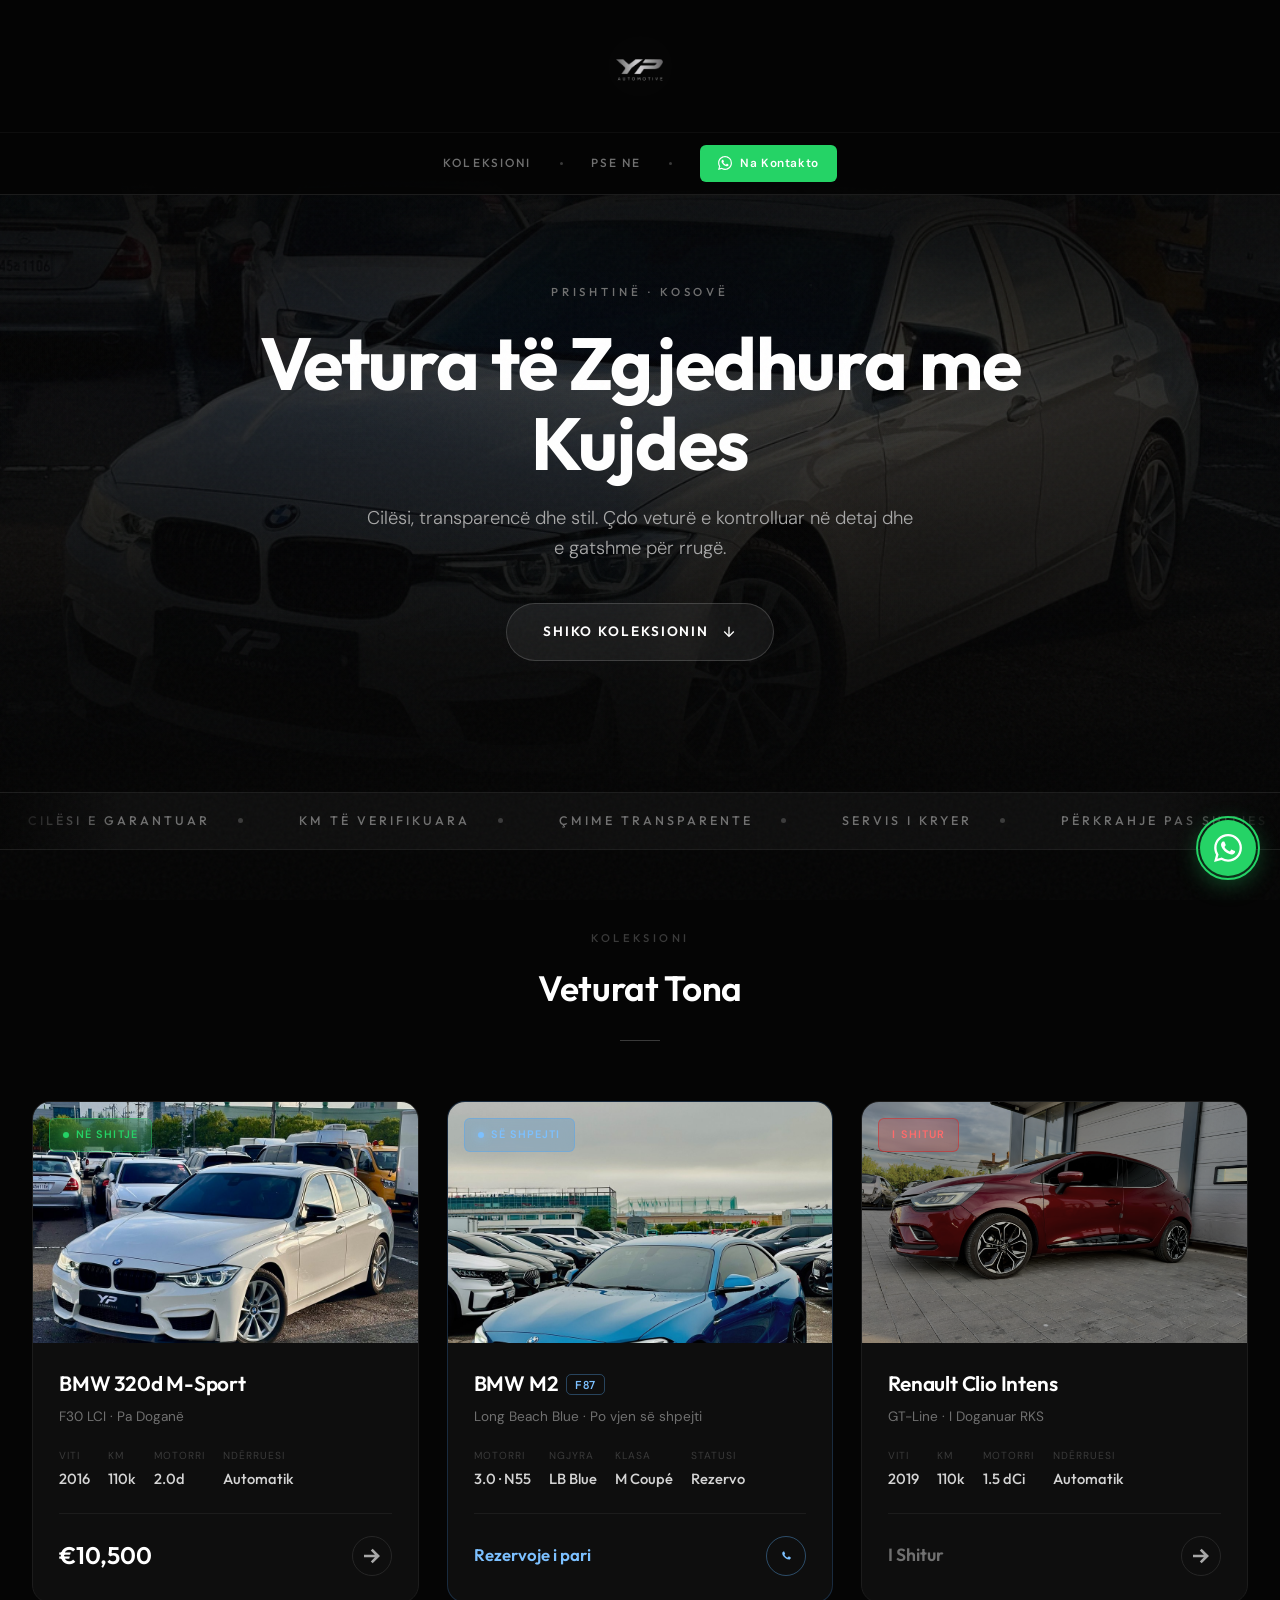
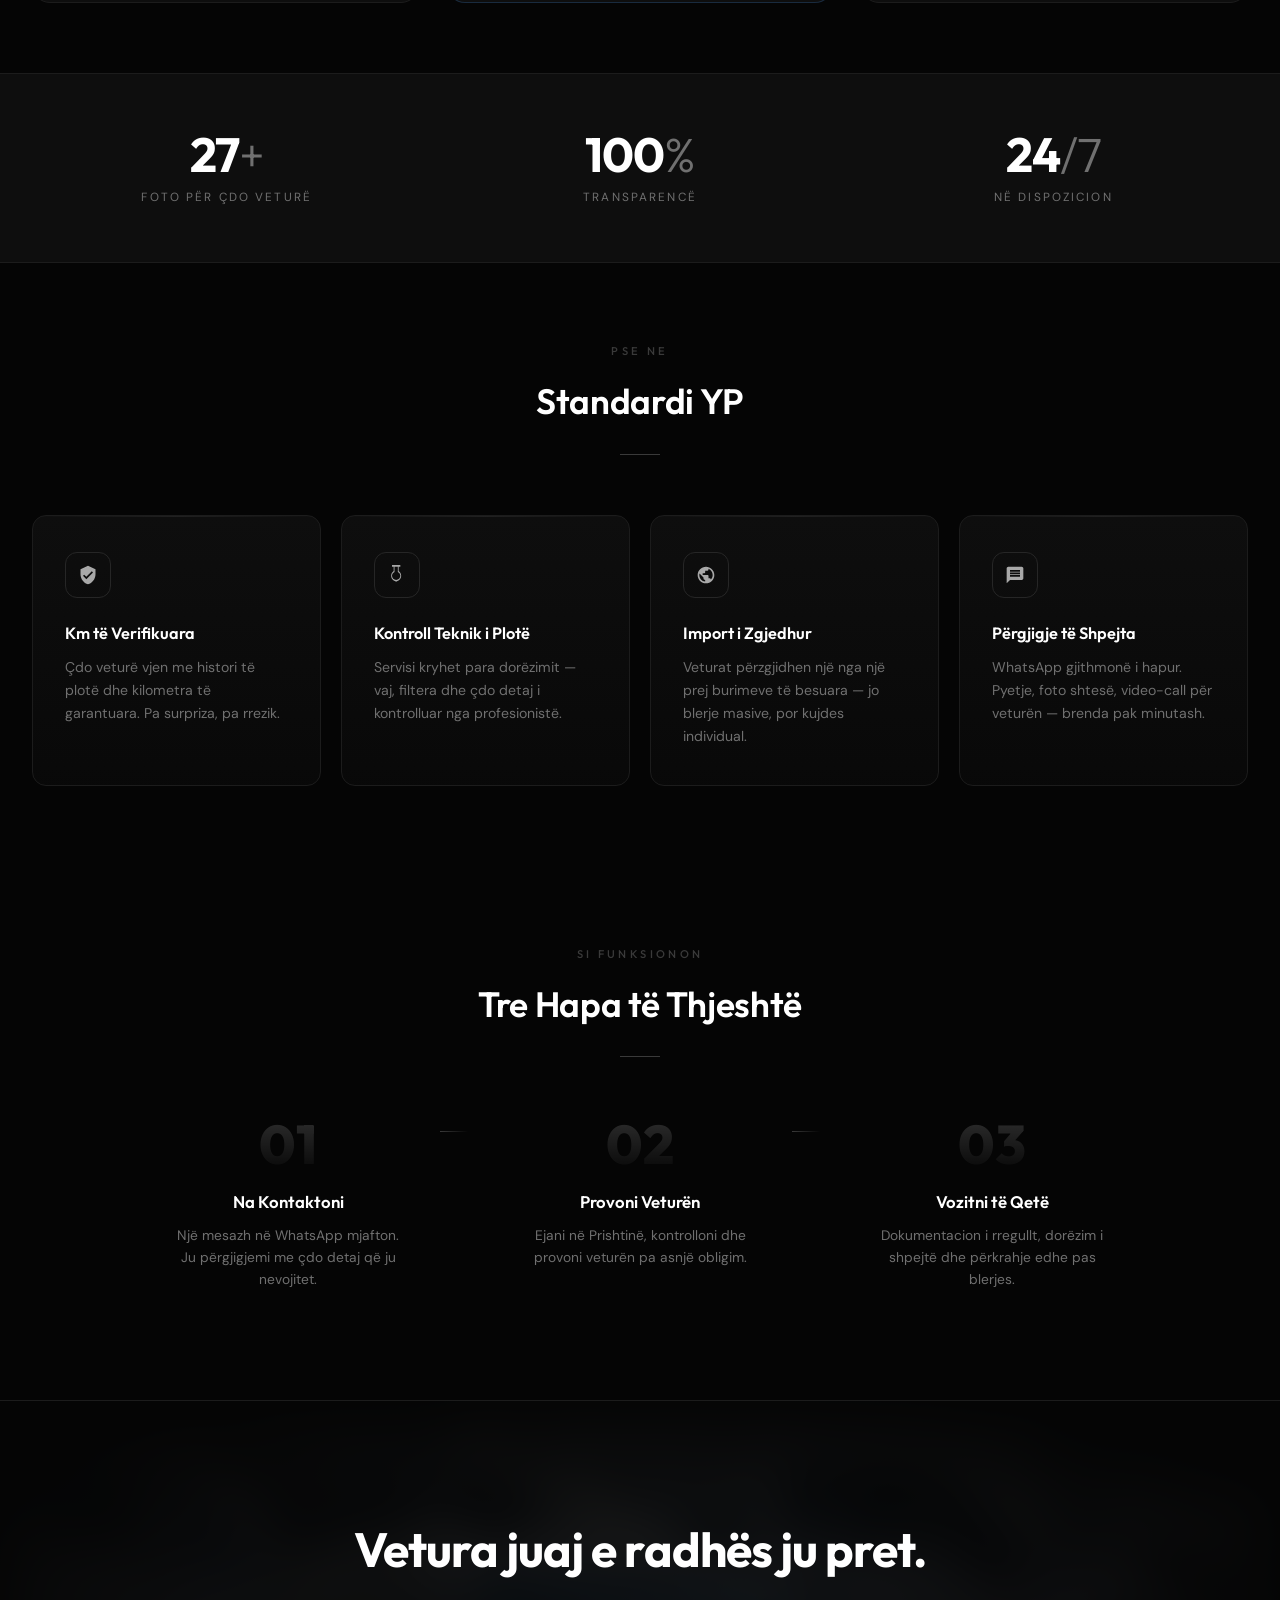
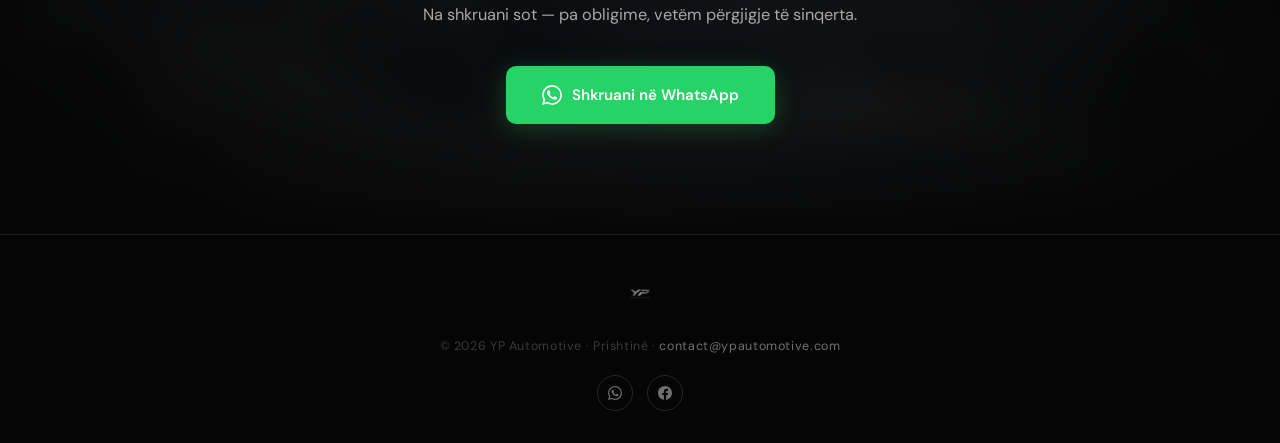
==== index.html @ 4c80896e "fix: correct extraordinary index" ====
<!DOCTYPE html>
<html lang="sq">
<head>
<meta charset="UTF-8">
<meta name="viewport" content="width=device-width, initial-scale=1.0">
<title>YP Automotive — Prishtinë</title>
<meta name="description" content="YP Automotive — Vetura premium të zgjedhura me kujdes, në Prishtinë. Cilësi, transparencë dhe stil.">
<link rel="icon" href="favicon.ico" type="image/x-icon">
<link rel="apple-touch-icon" href="apple-touch-icon.png">
<link href="https://fonts.googleapis.com/css2?family=Outfit:wght@200;300;400;500;600;700;800&family=DM+Sans:wght@300;400;500&display=swap" rel="stylesheet">
<link rel="stylesheet" href="styles.css">
<!-- Meta Pixel Code: paste your pixel here, just before </head> -->
<style>
  /* ============ SCROLL PROGRESS ============ */
  .scroll-progress {
    position: fixed;
    top: 0; left: 0;
    height: 2px;
    width: 0%;
    background: linear-gradient(90deg, var(--silver-mid), var(--silver-light));
    z-index: 2000;
    transition: width 0.1s linear;
  }

  /* ============ INTRO OVERLAY ============ */
  .intro {
    position: fixed;
    inset: 0;
    z-index: 5000;
    background: #000;
    display: flex;
    align-items: center;
    justify-content: center;
    transition: opacity 0.7s ease, visibility 0.7s;
  }
  .intro.done { opacity: 0; visibility: hidden; pointer-events: none; }
  .intro img {
    width: min(340px, 60vw);
    mix-blend-mode: screen;
    opacity: 0;
    transform: scale(0.92);
    animation: introLogo 1.4s cubic-bezier(0.16, 1, 0.3, 1) 0.15s forwards;
  }
  @keyframes introLogo {
    0%   { opacity: 0; transform: scale(0.92); filter: blur(6px); }
    100% { opacity: 1; transform: scale(1); filter: blur(0); }
  }
  @media (prefers-reduced-motion: reduce) {
    .intro { display: none; }
  }

  /* ============ CINEMATIC HERO ============ */
  .home-hero {
    margin-top: 172px;
    position: relative;
    min-height: calc(88vh - 172px);
    display: flex;
    flex-direction: column;
    align-items: center;
    justify-content: center;
    text-align: center;
    overflow: hidden;
    padding: 80px 32px 100px;
  }
  .home-hero-bg {
    position: absolute;
    inset: -10% 0;
    z-index: 0;
    will-change: transform;
  }
  .home-hero-bg img {
    width: 100%; height: 100%;
    object-fit: cover;
    object-position: center 60%;
    opacity: 0.35;
    filter: saturate(0.85);
  }
  .home-hero::after {
    content: '';
    position: absolute; inset: 0;
    background:
      radial-gradient(ellipse 90% 60% at 50% 40%, transparent 0%, rgba(5,5,5,0.55) 70%),
      linear-gradient(180deg, rgba(5,5,5,0.75) 0%, rgba(5,5,5,0.25) 35%, rgba(5,5,5,0.98) 100%);
    z-index: 1;
  }
  .home-hero-content { position: relative; z-index: 2; max-width: 900px; }

  .home-hero-eyebrow {
    font-family: 'Outfit', sans-serif;
    font-size: 0.72rem;
    font-weight: 500;
    letter-spacing: 0.34em;
    text-transform: uppercase;
    color: var(--silver-mid);
    margin-bottom: 22px;
    opacity: 0;
    animation: fadeUp 0.9s cubic-bezier(0.16,1,0.3,1) 0.2s forwards;
  }

  .home-hero h1 {
    font-family: 'Outfit', sans-serif;
    font-size: clamp(2.4rem, 6vw, 4.6rem);
    font-weight: 700;
    color: #fff;
    letter-spacing: -0.02em;
    line-height: 1.08;
    margin-bottom: 22px;
  }
  .home-hero h1 .w {
    display: inline-block;
    opacity: 0;
    transform: translateY(28px);
    animation: fadeUp 0.9s cubic-bezier(0.16,1,0.3,1) forwards;
  }

  .home-hero p {
    color: var(--silver);
    font-size: clamp(1rem, 1.6vw, 1.15rem);
    font-weight: 300;
    max-width: 560px;
    margin: 0 auto 40px;
    opacity: 0;
    animation: fadeUp 0.9s cubic-bezier(0.16,1,0.3,1) 0.75s forwards;
  }

  @keyframes fadeUp {
    to { opacity: 1; transform: translateY(0); }
  }

  .hero-cta {
    display: inline-flex;
    align-items: center;
    gap: 12px;
    background: rgba(255,255,255,0.06);
    border: 1px solid rgba(255,255,255,0.16);
    backdrop-filter: blur(12px);
    color: #fff;
    font-family: 'Outfit', sans-serif;
    font-size: 0.85rem;
    font-weight: 600;
    letter-spacing: 0.14em;
    text-transform: uppercase;
    padding: 17px 36px;
    border-radius: 40px;
    transition: background 0.35s, border-color 0.35s, transform 0.25s, box-shadow 0.35s;
    opacity: 0;
    animation: fadeUp 0.9s cubic-bezier(0.16,1,0.3,1) 0.95s forwards;
  }
  .hero-cta:hover {
    background: rgba(255,255,255,0.12);
    border-color: rgba(255,255,255,0.35);
    transform: translateY(-2px);
    box-shadow: 0 12px 40px rgba(0,0,0,0.5);
  }
  .hero-cta svg { width: 16px; height: 16px; fill: currentColor; transition: transform 0.3s; }
  .hero-cta:hover svg { transform: translateY(3px); }

  /* ============ TICKER ============ */
  .ticker {
    border-top: 1px solid var(--border);
    border-bottom: 1px solid var(--border);
    background: var(--bg-card);
    overflow: hidden;
    padding: 18px 0;
    position: relative;
  }
  .ticker::before, .ticker::after {
    content: '';
    position: absolute;
    top: 0; bottom: 0;
    width: 120px;
    z-index: 2;
    pointer-events: none;
  }
  .ticker::before { left: 0; background: linear-gradient(90deg, var(--bg), transparent); }
  .ticker::after { right: 0; background: linear-gradient(270deg, var(--bg), transparent); }
  .ticker-track {
    display: flex;
    gap: 0;
    width: max-content;
    animation: tickerMove 30s linear infinite;
  }
  @keyframes tickerMove {
    from { transform: translateX(0); }
    to { transform: translateX(-50%); }
  }
  .ticker-item {
    display: inline-flex;
    align-items: center;
    gap: 28px;
    padding: 0 28px;
    font-family: 'Outfit', sans-serif;
    font-size: 0.78rem;
    font-weight: 500;
    letter-spacing: 0.24em;
    text-transform: uppercase;
    color: var(--silver-mid);
    white-space: nowrap;
  }
  .ticker-item::after {
    content: '';
    width: 5px; height: 5px;
    border-radius: 50%;
    background: var(--silver-dark);
  }

  /* ============ COLLECTION ============ */
  .collection-wrap { padding-bottom: 30px; }
  .collection {
    padding: 20px 32px 40px;
    max-width: 1300px;
    margin: 0 auto;
    display: grid;
    grid-template-columns: repeat(auto-fill, minmax(380px, 1fr));
    gap: 28px;
  }

  .car-card {
    position: relative;
    background: var(--bg-card);
    border: 1px solid var(--border);
    border-radius: 18px;
    overflow: hidden;
    cursor: pointer;
    display: block;
    transition: border-color 0.4s, box-shadow 0.4s, transform 0.15s ease-out;
    transform-style: preserve-3d;
    --mx: 50%;
    --my: 50%;
  }
  /* Cursor-following glow */
  .car-card::before {
    content: '';
    position: absolute;
    inset: 0;
    z-index: 3;
    pointer-events: none;
    opacity: 0;
    transition: opacity 0.4s;
    background: radial-gradient(circle 320px at var(--mx) var(--my), rgba(255,255,255,0.07), transparent 70%);
  }
  .car-card:hover::before { opacity: 1; }
  .car-card:hover {
    border-color: var(--border-light);
    box-shadow: 0 24px 60px rgba(0,0,0,0.55);
  }

  .car-card-image {
    position: relative;
    aspect-ratio: 16/10;
    overflow: hidden;
  }
  .car-card-image img {
    width: 100%; height: 100%;
    object-fit: cover;
    transition: transform 0.7s cubic-bezier(0.16,1,0.3,1);
  }
  .car-card:hover .car-card-image img { transform: scale(1.06); }

  .car-card-badge {
    position: absolute;
    top: 16px; left: 16px;
    display: inline-flex;
    align-items: center;
    gap: 7px;
    font-size: 0.68rem;
    font-weight: 600;
    letter-spacing: 0.1em;
    text-transform: uppercase;
    padding: 7px 13px;
    border-radius: 6px;
    backdrop-filter: blur(10px);
    z-index: 2;
  }
  .car-card-badge.available {
    background: rgba(37,211,102,0.18);
    border: 1px solid rgba(37,211,102,0.4);
    color: var(--green);
  }
  .car-card-badge.available::before {
    content: '';
    width: 6px; height: 6px;
    border-radius: 50%;
    background: var(--green);
    box-shadow: 0 0 10px var(--green);
    animation: pulse 2s ease-in-out infinite;
  }
  .car-card-badge.sold {
    background: rgba(220,38,38,0.2);
    border: 1px solid rgba(220,38,38,0.5);
    color: #ff6b6b;
  }
  @keyframes pulse { 0%,100% { opacity: 1; } 50% { opacity: 0.4; } }

  .car-card.is-sold .car-card-image img { filter: grayscale(0.4) brightness(0.7); }

  /* ===== TEASER (COMING SOON) CARD ===== */
  .car-card.is-teaser { border-color: rgba(56,120,190,0.28); }
  .car-card.is-teaser:hover { border-color: rgba(56,120,190,0.5); box-shadow: 0 24px 60px rgba(20,60,110,0.35); }
  .car-card-badge.soon {
    background: rgba(56,140,220,0.22);
    border: 1px solid rgba(90,170,240,0.5);
    color: #7cc0ff;
  }
  .car-card-badge.soon::before {
    content: '';
    width: 6px; height: 6px;
    border-radius: 50%;
    background: #7cc0ff;
    box-shadow: 0 0 10px #7cc0ff;
    animation: pulse 2s ease-in-out infinite;
  }
  /* Sweeping shine across the teaser image */
  .teaser-shine {
    position: absolute;
    top: 0; left: -60%;
    width: 40%; height: 100%;
    background: linear-gradient(100deg, transparent, rgba(255,255,255,0.18), transparent);
    transform: skewX(-18deg);
    animation: teaserSweep 4.5s ease-in-out infinite;
    z-index: 2;
    pointer-events: none;
  }
  @keyframes teaserSweep {
    0% { left: -60%; }
    45%, 100% { left: 130%; }
  }
  .teaser-tag {
    font-size: 0.72rem;
    font-weight: 500;
    color: #7cc0ff;
    border: 1px solid rgba(90,170,240,0.35);
    padding: 2px 8px;
    border-radius: 5px;
    vertical-align: middle;
    margin-left: 4px;
    letter-spacing: 0.05em;
  }
  .car-card-price.soon { color: #7cc0ff; font-size: 1.05rem; font-weight: 600; }
  .car-card-arrow.soon { border-color: rgba(90,170,240,0.4); }
  .car-card-arrow.soon svg { fill: #7cc0ff; width: 17px; height: 17px; }
  .car-card.is-teaser:hover .car-card-arrow.soon { background: rgba(56,120,190,0.15); border-color: rgba(90,170,240,0.6); }

  .car-card-body { padding: 24px 26px 26px; position: relative; z-index: 2; }
  .car-card-title {
    font-family: 'Outfit', sans-serif;
    font-size: 1.3rem;
    font-weight: 600;
    color: #fff;
    letter-spacing: -0.01em;
    margin-bottom: 6px;
  }
  .car-card-sub { color: var(--silver-mid); font-size: 0.85rem; margin-bottom: 20px; }
  .car-card-specs {
    display: flex;
    gap: 18px;
    flex-wrap: wrap;
    margin-bottom: 22px;
    padding-bottom: 22px;
    border-bottom: 1px solid var(--border);
  }
  .car-card-spec { display: flex; flex-direction: column; gap: 3px; }
  .car-card-spec .label { font-size: 0.64rem; letter-spacing: 0.1em; text-transform: uppercase; color: var(--silver-dark); }
  .car-card-spec .value { font-family: 'Outfit', sans-serif; font-size: 0.92rem; font-weight: 500; color: var(--silver-light); }
  .car-card-footer { display: flex; align-items: center; justify-content: space-between; }
  .car-card-price { font-family: 'Outfit', sans-serif; font-size: 1.5rem; font-weight: 600; color: #fff; }
  .car-card-price.sold { color: var(--silver-mid); font-size: 1.1rem; }
  .car-card-arrow {
    width: 40px; height: 40px;
    border: 1px solid var(--border-light);
    border-radius: 50%;
    display: flex; align-items: center; justify-content: center;
    transition: background 0.3s, border-color 0.3s;
  }
  .car-card:hover .car-card-arrow { background: var(--bg-elevated); border-color: var(--silver-mid); }
  .car-card-arrow svg { width: 16px; height: 16px; fill: var(--silver); transition: transform 0.3s; }
  .car-card:hover .car-card-arrow svg { transform: translateX(2px); }

  /* "Coming soon" ghost card */
  .ghost-card {
    border: 1px dashed var(--border-light);
    border-radius: 18px;
    display: flex;
    flex-direction: column;
    align-items: center;
    justify-content: center;
    gap: 14px;
    min-height: 380px;
    text-align: center;
    padding: 40px;
    transition: border-color 0.4s, background 0.4s;
  }
  .ghost-card:hover { border-color: var(--silver-dark); background: rgba(255,255,255,0.015); }
  .ghost-card-icon {
    width: 52px; height: 52px;
    border: 1px solid var(--border-light);
    border-radius: 50%;
    display: flex; align-items: center; justify-content: center;
    color: var(--silver-dark);
    font-size: 1.5rem;
    font-weight: 200;
  }
  .ghost-card-title { font-family: 'Outfit', sans-serif; font-size: 1rem; font-weight: 500; color: var(--silver-mid); }
  .ghost-card-sub { font-size: 0.82rem; color: var(--silver-dark); max-width: 240px; }
  .ghost-card a { color: var(--green); font-weight: 500; transition: opacity 0.3s; }
  .ghost-card a:hover { opacity: 0.8; }

  /* ============ COUNTERS ============ */
  .counters {
    border-top: 1px solid var(--border);
    border-bottom: 1px solid var(--border);
    background: var(--bg-card);
    padding: 56px 32px;
    display: grid;
    grid-template-columns: repeat(3, 1fr);
    gap: 24px;
    max-width: 100%;
  }
  .counter { text-align: center; }
  .counter-value {
    font-family: 'Outfit', sans-serif;
    font-size: clamp(2rem, 4vw, 3rem);
    font-weight: 700;
    color: #fff;
    line-height: 1;
    margin-bottom: 10px;
    letter-spacing: -0.02em;
  }
  .counter-value .suffix { color: var(--silver-mid); font-weight: 300; }
  .counter-label {
    font-size: 0.74rem;
    letter-spacing: 0.18em;
    text-transform: uppercase;
    color: var(--silver-mid);
  }

  /* ============ WHY US ============ */
  .why-grid {
    padding: 20px 32px 80px;
    max-width: 1300px;
    margin: 0 auto;
    display: grid;
    grid-template-columns: repeat(auto-fit, minmax(260px, 1fr));
    gap: 20px;
  }
  .why-card {
    background: linear-gradient(180deg, var(--bg-card) 0%, rgba(14,14,14,0.4) 100%);
    border: 1px solid var(--border);
    border-radius: 14px;
    padding: 36px 32px;
    transition: border-color 0.4s, transform 0.4s;
    position: relative;
    overflow: hidden;
  }
  .why-card::before {
    content: '';
    position: absolute;
    top: 0; left: 0; right: 0; height: 1px;
    background: linear-gradient(90deg, transparent, rgba(255,255,255,0.08), transparent);
  }
  .why-card:hover { border-color: var(--border-light); transform: translateY(-4px); }
  .why-icon {
    width: 46px; height: 46px;
    border: 1px solid var(--border-light);
    border-radius: 12px;
    display: flex; align-items: center; justify-content: center;
    margin-bottom: 22px;
  }
  .why-icon svg { width: 20px; height: 20px; fill: var(--silver); }
  .why-title { font-family: 'Outfit', sans-serif; font-size: 1.02rem; font-weight: 600; color: #fff; margin-bottom: 10px; }
  .why-text { font-size: 0.88rem; color: var(--silver-mid); line-height: 1.65; }

  /* ============ PROCESS ============ */
  .process {
    padding: 0 32px 90px;
    max-width: 1100px;
    margin: 0 auto;
    display: grid;
    grid-template-columns: repeat(3, 1fr);
    gap: 20px;
    position: relative;
  }
  .process-step {
    text-align: center;
    padding: 20px 24px;
    position: relative;
  }
  .process-num {
    font-family: 'Outfit', sans-serif;
    font-size: 3.4rem;
    font-weight: 800;
    line-height: 1;
    background: linear-gradient(180deg, rgba(255,255,255,0.16) 0%, rgba(255,255,255,0.02) 100%);
    -webkit-background-clip: text;
    background-clip: text;
    color: transparent;
    margin-bottom: 18px;
  }
  .process-title { font-family: 'Outfit', sans-serif; font-size: 1.05rem; font-weight: 600; color: #fff; margin-bottom: 8px; }
  .process-text { font-size: 0.86rem; color: var(--silver-mid); line-height: 1.6; max-width: 240px; margin: 0 auto; }
  .process-step:not(:last-child)::after {
    content: '';
    position: absolute;
    top: 34px; right: -14px;
    width: 28px; height: 1px;
    background: linear-gradient(90deg, var(--silver-dark), transparent);
  }

  /* ============ FINAL CTA BAND ============ */
  .cta-band {
    position: relative;
    overflow: hidden;
    border-top: 1px solid var(--border);
    padding: 110px 32px;
    text-align: center;
  }
  .cta-band-bg { position: absolute; inset: 0; z-index: 0; opacity: 0.12; }
  .cta-band-bg img { width: 100%; height: 100%; object-fit: cover; filter: blur(24px) saturate(0.8); }
  .cta-band-bg::after { content: ''; position: absolute; inset: 0; background: radial-gradient(ellipse at center, transparent 0%, var(--bg) 85%); }
  .cta-band-content { position: relative; z-index: 1; }
  .cta-band h2 {
    font-family: 'Outfit', sans-serif;
    font-size: clamp(1.8rem, 4vw, 3rem);
    font-weight: 700;
    color: #fff;
    letter-spacing: -0.02em;
    margin-bottom: 14px;
  }
  .cta-band p { color: var(--silver); font-size: 1.02rem; margin-bottom: 38px; }
  .btn {
    display: inline-flex; align-items: center; gap: 10px;
    padding: 17px 36px; border-radius: 10px;
    font-size: 0.95rem; font-weight: 600;
    transition: transform 0.2s, box-shadow 0.3s, background 0.3s;
  }
  .btn:hover { transform: translateY(-2px); }
  .btn svg { width: 20px; height: 20px; fill: #fff; }
  .btn-whatsapp { background: var(--green); color: #fff; box-shadow: 0 4px 24px rgba(37,211,102,0.25); }
  .btn-whatsapp:hover { background: var(--green-dark); box-shadow: 0 10px 36px rgba(37,211,102,0.4); }

  /* ============ RESPONSIVE ============ */
  @media (max-width: 900px) {
    .counters { grid-template-columns: repeat(3, 1fr); padding: 40px 16px; gap: 12px; }
    .process { grid-template-columns: 1fr; gap: 8px; }
    .process-step:not(:last-child)::after { display: none; }
  }
  @media (max-width: 600px) {
    .home-hero { margin-top: 148px; min-height: calc(78vh - 148px); padding: 56px 20px 72px; }
    .collection { grid-template-columns: 1fr; gap: 20px; padding: 12px 16px 32px; }
    .why-grid { padding: 12px 16px 56px; }
    .ghost-card { min-height: 220px; }
    .cta-band { padding: 72px 20px; }
    .ticker-item { font-size: 0.68rem; padding: 0 18px; gap: 18px; }
  }
</style>
</head>
<body>

<!-- SCROLL PROGRESS -->
<div class="scroll-progress" id="scrollProgress"></div>

<!-- INTRO -->
<div class="intro" id="intro">
  <img src="YP_logo.png" alt="YP Automotive">
</div>

<!-- HEADER -->
<header id="header">
  <div class="header-brand">
    <img src="YP_logo.png" alt="YP Automotive" class="header-logo" onclick="window.scrollTo({top:0,behavior:'smooth'})">
  </div>
  <div class="header-nav-bar">
    <a href="#koleksioni">Koleksioni</a>
    <span class="nav-dot"></span>
    <a href="#pse-ne">Pse Ne</a>
    <span class="nav-dot"></span>
    <a href="https://wa.me/38346187316" target="_blank" rel="noopener" class="header-cta">
      <svg viewBox="0 0 24 24"><path d="M17.472 14.382c-.297-.149-1.758-.867-2.03-.967-.273-.099-.471-.148-.67.15-.197.297-.767.966-.94 1.164-.173.199-.347.223-.644.075-.297-.15-1.255-.463-2.39-1.475-.883-.788-1.48-1.761-1.653-2.059-.173-.297-.018-.458.13-.606.134-.133.298-.347.446-.52.149-.174.198-.298.298-.497.099-.198.05-.371-.025-.52-.075-.149-.669-1.612-.916-2.207-.242-.579-.487-.5-.669-.51-.173-.008-.371-.01-.57-.01-.198 0-.52.074-.792.372-.272.297-1.04 1.016-1.04 2.479 0 1.462 1.065 2.875 1.213 3.074.149.198 2.096 3.2 5.077 4.487.709.306 1.262.489 1.694.625.712.227 1.36.195 1.871.118.571-.085 1.758-.719 2.006-1.413.248-.694.248-1.289.173-1.413-.074-.124-.272-.198-.57-.347m-5.421 7.403h-.004a9.87 9.87 0 01-5.031-1.378l-.361-.214-3.741.982.998-3.648-.235-.374a9.86 9.86 0 01-1.51-5.26c.001-5.45 4.436-9.884 9.888-9.884 2.64 0 5.122 1.03 6.988 2.898a9.825 9.825 0 012.893 6.994c-.003 5.45-4.437 9.884-9.885 9.884m8.413-18.297A11.815 11.815 0 0012.05 0C5.495 0 .16 5.335.157 11.892c0 2.096.547 4.142 1.588 5.945L.057 24l6.305-1.654a11.882 11.882 0 005.683 1.448h.005c6.554 0 11.89-5.335 11.893-11.893a11.821 11.821 0 00-3.48-8.413z"/></svg>
      Na Kontakto
    </a>
  </div>
</header>

<!-- CINEMATIC HERO -->
<section class="home-hero">
  <div class="home-hero-bg" id="heroBg">
    <img src="bmw/2.jpg" alt="">
  </div>
  <div class="home-hero-content">
    <div class="home-hero-eyebrow">Prishtinë · Kosovë</div>
    <h1 id="heroTitle">Vetura të Zgjedhura me Kujdes</h1>
    <p>Cilësi, transparencë dhe stil. Çdo veturë e kontrolluar në detaj dhe e gatshme për rrugë.</p>
    <a href="#koleksioni" class="hero-cta">
      Shiko Koleksionin
      <svg viewBox="0 0 24 24"><path d="M11 4h2v12l5.5-5.5 1.42 1.42L12 19.84l-7.92-7.92L5.5 10.5 11 16V4z"/></svg>
    </a>
  </div>
</section>

<!-- TICKER -->
<div class="ticker" aria-hidden="true">
  <div class="ticker-track" id="tickerTrack">
    <span class="ticker-item">Cilësi e Garantuar</span>
    <span class="ticker-item">Km të Verifikuara</span>
    <span class="ticker-item">Çmime Transparente</span>
    <span class="ticker-item">Servis i Kryer</span>
    <span class="ticker-item">Përkrahje pas Shitjes</span>
    <span class="ticker-item">Import nga Burime të Besuara</span>
  </div>
</div>

<!-- COLLECTION -->
<div class="collection-wrap">
  <div class="section-header reveal" id="koleksioni">
    <div class="section-eyebrow">Koleksioni</div>
    <h2 class="section-title">Veturat Tona</h2>
    <div class="section-divider"></div>
  </div>

  <section class="collection">

    <!-- BMW — AVAILABLE -->
    <a href="bmw.html" class="car-card reveal">
      <div class="car-card-image">
        <span class="car-card-badge available">Në Shitje</span>
        <img src="bmw/2.jpg" alt="BMW 320d M-Sport">
      </div>
      <div class="car-card-body">
        <div class="car-card-title">BMW 320d M-Sport</div>
        <div class="car-card-sub">F30 LCI · Pa Doganë</div>
        <div class="car-card-specs">
          <div class="car-card-spec"><span class="label">Viti</span><span class="value">2016</span></div>
          <div class="car-card-spec"><span class="label">Km</span><span class="value">110k</span></div>
          <div class="car-card-spec"><span class="label">Motorri</span><span class="value">2.0d</span></div>
          <div class="car-card-spec"><span class="label">Ndërruesi</span><span class="value">Automatik</span></div>
        </div>
        <div class="car-card-footer">
          <div class="car-card-price">€10,500</div>
          <div class="car-card-arrow">
            <svg viewBox="0 0 24 24"><path d="M13.025 1l-2.847 2.828 6.176 6.176h-16.354v3.992h16.354l-6.176 6.176 2.847 2.828 10.975-11z"/></svg>
          </div>
        </div>
      </div>
    </a>

    <!-- M2 — COMING SOON (TEASER) -->
    <a href="https://wa.me/38346187316?text=Përshëndetje,%20më%20intereson%20BMW%20M2%20që%20po%20vjen." target="_blank" rel="noopener" class="car-card is-teaser reveal">
      <div class="car-card-image">
        <span class="car-card-badge soon">Së Shpejti</span>
        <img src="m2/1.jpg" alt="BMW M2 F87">
        <div class="teaser-shine"></div>
      </div>
      <div class="car-card-body">
        <div class="car-card-title">BMW M2 <span class="teaser-tag">F87</span></div>
        <div class="car-card-sub">Long Beach Blue · Po vjen së shpejti</div>
        <div class="car-card-specs">
          <div class="car-card-spec"><span class="label">Motorri</span><span class="value">3.0 · N55</span></div>
          <div class="car-card-spec"><span class="label">Ngjyra</span><span class="value">LB Blue</span></div>
          <div class="car-card-spec"><span class="label">Klasa</span><span class="value">M Coupé</span></div>
          <div class="car-card-spec"><span class="label">Statusi</span><span class="value">Rezervo</span></div>
        </div>
        <div class="car-card-footer">
          <div class="car-card-price soon">Rezervoje i pari</div>
          <div class="car-card-arrow soon">
            <svg viewBox="0 0 24 24"><path d="M17.472 14.382c-.297-.149-1.758-.867-2.03-.967-.273-.099-.471-.148-.67.15-.197.297-.767.966-.94 1.164-.173.199-.347.223-.644.075-.297-.15-1.255-.463-2.39-1.475-.883-.788-1.48-1.761-1.653-2.059-.173-.297-.018-.458.13-.606.134-.133.298-.347.446-.52.149-.174.198-.298.298-.497.099-.198.05-.371-.025-.52-.075-.149-.669-1.612-.916-2.207-.242-.579-.487-.5-.669-.51-.173-.008-.371-.01-.57-.01-.198 0-.52.074-.792.372-.272.297-1.04 1.016-1.04 2.479 0 1.462 1.065 2.875 1.213 3.074.149.198 2.096 3.2 5.077 4.487.709.306 1.262.489 1.694.625.712.227 1.36.195 1.871.118.571-.085 1.758-.719 2.006-1.413.248-.694.248-1.289.173-1.413-.074-.124-.272-.198-.57-.347z"/></svg>
          </div>
        </div>
      </div>
    </a>

    <!-- CLIO — SOLD -->
    <a href="clio.html" class="car-card is-sold reveal">
      <div class="car-card-image">
        <span class="car-card-badge sold">I Shitur</span>
        <img src="clio/3.jpg" alt="Renault Clio Intens GT-Line">
      </div>
      <div class="car-card-body">
        <div class="car-card-title">Renault Clio Intens</div>
        <div class="car-card-sub">GT-Line · I Doganuar RKS</div>
        <div class="car-card-specs">
          <div class="car-card-spec"><span class="label">Viti</span><span class="value">2019</span></div>
          <div class="car-card-spec"><span class="label">Km</span><span class="value">110k</span></div>
          <div class="car-card-spec"><span class="label">Motorri</span><span class="value">1.5 dCi</span></div>
          <div class="car-card-spec"><span class="label">Ndërruesi</span><span class="value">Automatik</span></div>
        </div>
        <div class="car-card-footer">
          <div class="car-card-price sold">I Shitur</div>
          <div class="car-card-arrow">
            <svg viewBox="0 0 24 24"><path d="M13.025 1l-2.847 2.828 6.176 6.176h-16.354v3.992h16.354l-6.176 6.176 2.847 2.828 10.975-11z"/></svg>
          </div>
        </div>
      </div>
    </a>

  </section>
</div>

<!-- COUNTERS -->
<section class="counters reveal" id="counters">
  <div class="counter">
    <div class="counter-value"><span data-count="27">0</span><span class="suffix">+</span></div>
    <div class="counter-label">Foto për çdo veturë</div>
  </div>
  <div class="counter">
    <div class="counter-value"><span data-count="100">0</span><span class="suffix">%</span></div>
    <div class="counter-label">Transparencë</div>
  </div>
  <div class="counter">
    <div class="counter-value"><span data-count="24">0</span><span class="suffix">/7</span></div>
    <div class="counter-label">Në dispozicion</div>
  </div>
</section>

<!-- WHY US -->
<div class="section-header reveal" id="pse-ne">
  <div class="section-eyebrow">Pse Ne</div>
  <h2 class="section-title">Standardi YP</h2>
  <div class="section-divider"></div>
</div>

<section class="why-grid">
  <div class="why-card reveal">
    <div class="why-icon"><svg viewBox="0 0 24 24"><path d="M12 1L3 5v6c0 5.55 3.84 10.74 9 12 5.16-1.26 9-6.45 9-12V5l-9-4zm-2 16l-4-4 1.41-1.41L10 14.17l6.59-6.59L18 9l-8 8z"/></svg></div>
    <div class="why-title">Km të Verifikuara</div>
    <div class="why-text">Çdo veturë vjen me histori të plotë dhe kilometra të garantuara. Pa surpriza, pa rrezik.</div>
  </div>
  <div class="why-card reveal">
    <div class="why-icon"><svg viewBox="0 0 24 24"><path d="M9 2v6.36c-1.79.83-3 2.64-3 4.64 0 2.76 2.24 5 5 5s5-2.24 5-5c0-2-1.21-3.81-3-4.64V2H9zm3 18c-3.87 0-7-3.13-7-7 0-2.38 1.19-4.47 3-5.74V2h-2V0h10v2h-2v5.26c1.81 1.27 3 3.36 3 5.74 0 3.87-3.13 7-7 7z"/></svg></div>
    <div class="why-title">Kontroll Teknik i Plotë</div>
    <div class="why-text">Servisi kryhet para dorëzimit — vaj, filtera dhe çdo detaj i kontrolluar nga profesionistë.</div>
  </div>
  <div class="why-card reveal">
    <div class="why-icon"><svg viewBox="0 0 24 24"><path d="M12 2C6.48 2 2 6.48 2 12s4.48 10 10 10 10-4.48 10-10S17.52 2 12 2zm-1 17.93c-3.95-.49-7-3.85-7-7.93 0-.62.08-1.21.21-1.79L9 15v1c0 1.1.9 2 2 2v1.93zm6.9-2.54c-.26-.81-1-1.39-1.9-1.39h-1v-3c0-.55-.45-1-1-1H8v-2h2c.55 0 1-.45 1-1V7h2c1.1 0 2-.9 2-2v-.41c2.93 1.19 5 4.06 5 7.41 0 2.08-.8 3.97-2.1 5.39z"/></svg></div>
    <div class="why-title">Import i Zgjedhur</div>
    <div class="why-text">Veturat përzgjidhen një nga një prej burimeve të besuara — jo blerje masive, por kujdes individual.</div>
  </div>
  <div class="why-card reveal">
    <div class="why-icon"><svg viewBox="0 0 24 24"><path d="M20 2H4c-1.1 0-2 .9-2 2v18l4-4h14c1.1 0 2-.9 2-2V4c0-1.1-.9-2-2-2zm-2 12H6v-2h12v2zm0-3H6V9h12v2zm0-3H6V6h12v2z"/></svg></div>
    <div class="why-title">Përgjigje të Shpejta</div>
    <div class="why-text">WhatsApp gjithmonë i hapur. Pyetje, foto shtesë, video-call për veturën — brenda pak minutash.</div>
  </div>
</section>

<!-- PROCESS -->
<div class="section-header reveal">
  <div class="section-eyebrow">Si Funksionon</div>
  <h2 class="section-title">Tre Hapa të Thjeshtë</h2>
  <div class="section-divider"></div>
</div>

<section class="process">
  <div class="process-step reveal">
    <div class="process-num">01</div>
    <div class="process-title">Na Kontaktoni</div>
    <div class="process-text">Një mesazh në WhatsApp mjafton. Ju përgjigjemi me çdo detaj që ju nevojitet.</div>
  </div>
  <div class="process-step reveal">
    <div class="process-num">02</div>
    <div class="process-title">Provoni Veturën</div>
    <div class="process-text">Ejani në Prishtinë, kontrolloni dhe provoni veturën pa asnjë obligim.</div>
  </div>
  <div class="process-step reveal">
    <div class="process-num">03</div>
    <div class="process-title">Vozitni të Qetë</div>
    <div class="process-text">Dokumentacion i rregullt, dorëzim i shpejtë dhe përkrahje edhe pas blerjes.</div>
  </div>
</section>

<!-- FINAL CTA -->
<section class="cta-band">
  <div class="cta-band-bg"><img src="bmw/4.jpg" alt=""></div>
  <div class="cta-band-content reveal">
    <h2>Vetura juaj e radhës ju pret.</h2>
    <p>Na shkruani sot — pa obligime, vetëm përgjigje të sinqerta.</p>
    <a href="https://wa.me/38346187316" target="_blank" rel="noopener" class="btn btn-whatsapp">
      <svg viewBox="0 0 24 24"><path d="M17.472 14.382c-.297-.149-1.758-.867-2.03-.967-.273-.099-.471-.148-.67.15-.197.297-.767.966-.94 1.164-.173.199-.347.223-.644.075-.297-.15-1.255-.463-2.39-1.475-.883-.788-1.48-1.761-1.653-2.059-.173-.297-.018-.458.13-.606.134-.133.298-.347.446-.52.149-.174.198-.298.298-.497.099-.198.05-.371-.025-.52-.075-.149-.669-1.612-.916-2.207-.242-.579-.487-.5-.669-.51-.173-.008-.371-.01-.57-.01-.198 0-.52.074-.792.372-.272.297-1.04 1.016-1.04 2.479 0 1.462 1.065 2.875 1.213 3.074.149.198 2.096 3.2 5.077 4.487.709.306 1.262.489 1.694.625.712.227 1.36.195 1.871.118.571-.085 1.758-.719 2.006-1.413.248-.694.248-1.289.173-1.413-.074-.124-.272-.198-.57-.347m-5.421 7.403h-.004a9.87 9.87 0 01-5.031-1.378l-.361-.214-3.741.982.998-3.648-.235-.374a9.86 9.86 0 01-1.51-5.26c.001-5.45 4.436-9.884 9.888-9.884 2.64 0 5.122 1.03 6.988 2.898a9.825 9.825 0 012.893 6.994c-.003 5.45-4.437 9.884-9.885 9.884m8.413-18.297A11.815 11.815 0 0012.05 0C5.495 0 .16 5.335.157 11.892c0 2.096.547 4.142 1.588 5.945L.057 24l6.305-1.654a11.882 11.882 0 005.683 1.448h.005c6.554 0 11.89-5.335 11.893-11.893a11.821 11.821 0 00-3.48-8.413z"/></svg>
      Shkruani në WhatsApp
    </a>
  </div>
</section>

<!-- FOOTER -->
<footer>
  <img src="YP_logo.png" alt="YP Automotive" class="footer-logo">
  <div class="footer-text">
    &copy; 2026 YP Automotive · Prishtinë · <a href="mailto:contact@ypautomotive.com">contact@ypautomotive.com</a>
  </div>
  <div class="footer-socials">
    <a href="https://wa.me/38346187316" target="_blank" rel="noopener" aria-label="WhatsApp">
      <svg viewBox="0 0 24 24"><path d="M17.472 14.382c-.297-.149-1.758-.867-2.03-.967-.273-.099-.471-.148-.67.15-.197.297-.767.966-.94 1.164-.173.199-.347.223-.644.075-.297-.15-1.255-.463-2.39-1.475-.883-.788-1.48-1.761-1.653-2.059-.173-.297-.018-.458.13-.606.134-.133.298-.347.446-.52.149-.174.198-.298.298-.497.099-.198.05-.371-.025-.52-.075-.149-.669-1.612-.916-2.207-.242-.579-.487-.5-.669-.51-.173-.008-.371-.01-.57-.01-.198 0-.52.074-.792.372-.272.297-1.04 1.016-1.04 2.479 0 1.462 1.065 2.875 1.213 3.074.149.198 2.096 3.2 5.077 4.487.709.306 1.262.489 1.694.625.712.227 1.36.195 1.871.118.571-.085 1.758-.719 2.006-1.413.248-.694.248-1.289.173-1.413-.074-.124-.272-.198-.57-.347m-5.421 7.403h-.004a9.87 9.87 0 01-5.031-1.378l-.361-.214-3.741.982.998-3.648-.235-.374a9.86 9.86 0 01-1.51-5.26c.001-5.45 4.436-9.884 9.888-9.884 2.64 0 5.122 1.03 6.988 2.898a9.825 9.825 0 012.893 6.994c-.003 5.45-4.437 9.884-9.885 9.884m8.413-18.297A11.815 11.815 0 0012.05 0C5.495 0 .16 5.335.157 11.892c0 2.096.547 4.142 1.588 5.945L.057 24l6.305-1.654a11.882 11.882 0 005.683 1.448h.005c6.554 0 11.89-5.335 11.893-11.893a11.821 11.821 0 00-3.48-8.413z"/></svg>
    </a>
    <a href="https://www.facebook.com/profile.php?id=61588924271504" target="_blank" rel="noopener" aria-label="Facebook">
      <svg viewBox="0 0 24 24"><path d="M24 12.073c0-6.627-5.373-12-12-12s-12 5.373-12 12c0 5.99 4.388 10.954 10.125 11.854v-8.385H7.078v-3.47h3.047V9.43c0-3.007 1.792-4.669 4.533-4.669 1.312 0 2.686.235 2.686.235v2.953H15.83c-1.491 0-1.956.925-1.956 1.874v2.25h3.328l-.532 3.47h-2.796v8.385C19.612 23.027 24 18.062 24 12.073z"/></svg>
    </a>
  </div>
</footer>

<!-- FLOATING WHATSAPP -->
<a href="https://wa.me/38346187316" target="_blank" rel="noopener" class="float-whatsapp" aria-label="WhatsApp">
  <svg viewBox="0 0 24 24"><path d="M17.472 14.382c-.297-.149-1.758-.867-2.03-.967-.273-.099-.471-.148-.67.15-.197.297-.767.966-.94 1.164-.173.199-.347.223-.644.075-.297-.15-1.255-.463-2.39-1.475-.883-.788-1.48-1.761-1.653-2.059-.173-.297-.018-.458.13-.606.134-.133.298-.347.446-.52.149-.174.198-.298.298-.497.099-.198.05-.371-.025-.52-.075-.149-.669-1.612-.916-2.207-.242-.579-.487-.5-.669-.51-.173-.008-.371-.01-.57-.01-.198 0-.52.074-.792.372-.272.297-1.04 1.016-1.04 2.479 0 1.462 1.065 2.875 1.213 3.074.149.198 2.096 3.2 5.077 4.487.709.306 1.262.489 1.694.625.712.227 1.36.195 1.871.118.571-.085 1.758-.719 2.006-1.413.248-.694.248-1.289.173-1.413-.074-.124-.272-.198-.57-.347m-5.421 7.403h-.004a9.87 9.87 0 01-5.031-1.378l-.361-.214-3.741.982.998-3.648-.235-.374a9.86 9.86 0 01-1.51-5.26c.001-5.45 4.436-9.884 9.888-9.884 2.64 0 5.122 1.03 6.988 2.898a9.825 9.825 0 012.893 6.994c-.003 5.45-4.437 9.884-9.885 9.884m8.413-18.297A11.815 11.815 0 0012.05 0C5.495 0 .16 5.335.157 11.892c0 2.096.547 4.142 1.588 5.945L.057 24l6.305-1.654a11.882 11.882 0 005.683 1.448h.005c6.554 0 11.89-5.335 11.893-11.893a11.821 11.821 0 00-3.48-8.413z"/></svg>
</a>

<script>
  // ===== INTRO (once per session) =====
  const intro = document.getElementById('intro');
  if (sessionStorage.getItem('yp_intro')) {
    intro.style.display = 'none';
  } else {
    sessionStorage.setItem('yp_intro', '1');
    document.body.style.overflow = 'hidden';
    setTimeout(() => {
      intro.classList.add('done');
      document.body.style.overflow = '';
    }, 1900);
  }

  // ===== HERO TITLE WORD STAGGER =====
  const heroTitle = document.getElementById('heroTitle');
  const words = heroTitle.textContent.trim().split(' ');
  heroTitle.innerHTML = words.map((w, i) =>
    `<span class="w" style="animation-delay:${0.35 + i * 0.09}s">${w}</span>`
  ).join(' ');

  // ===== TICKER: duplicate content for seamless loop =====
  const track = document.getElementById('tickerTrack');
  track.innerHTML += track.innerHTML;

  // ===== SCROLL PROGRESS =====
  const progress = document.getElementById('scrollProgress');
  const header = document.getElementById('header');
  const heroBg = document.getElementById('heroBg');
  window.addEventListener('scroll', () => {
    const y = window.scrollY;
    const h = document.documentElement.scrollHeight - window.innerHeight;
    progress.style.width = (y / h * 100) + '%';
    if (y > 80) header.classList.add('scrolled'); else header.classList.remove('scrolled');
    // Parallax hero background
    if (heroBg && y < window.innerHeight * 1.2) {
      heroBg.style.transform = `translateY(${y * 0.25}px)`;
    }
  }, { passive: true });

  // ===== 3D TILT + CURSOR GLOW ON CARDS =====
  const fine = window.matchMedia('(pointer: fine)').matches;
  if (fine) {
    document.querySelectorAll('.car-card').forEach(card => {
      card.addEventListener('mousemove', e => {
        const r = card.getBoundingClientRect();
        const x = e.clientX - r.left, y = e.clientY - r.top;
        card.style.setProperty('--mx', x + 'px');
        card.style.setProperty('--my', y + 'px');
        const rx = ((y / r.height) - 0.5) * -3.5;
        const ry = ((x / r.width) - 0.5) * 3.5;
        card.style.transform = `perspective(900px) rotateX(${rx}deg) rotateY(${ry}deg) translateY(-4px)`;
      });
      card.addEventListener('mouseleave', () => { card.style.transform = ''; });
    });
  }

  // ===== SCROLL REVEAL =====
  const observer = new IntersectionObserver(entries => {
    entries.forEach(entry => {
      if (entry.isIntersecting) {
        entry.target.classList.add('visible');
        observer.unobserve(entry.target);
      }
    });
  }, { threshold: 0.1, rootMargin: '0px 0px -50px 0px' });
  document.querySelectorAll('.reveal').forEach(el => observer.observe(el));

  // ===== ANIMATED COUNTERS =====
  const counterObserver = new IntersectionObserver(entries => {
    entries.forEach(entry => {
      if (!entry.isIntersecting) return;
      counterObserver.unobserve(entry.target);
      entry.target.querySelectorAll('[data-count]').forEach(el => {
        const target = parseInt(el.dataset.count, 10);
        const dur = 1400;
        const start = performance.now();
        const tick = now => {
          const p = Math.min((now - start) / dur, 1);
          const eased = 1 - Math.pow(1 - p, 3);
          el.textContent = Math.round(target * eased);
          if (p < 1) requestAnimationFrame(tick);
        };
        requestAnimationFrame(tick);
      });
    });
  }, { threshold: 0.4 });
  counterObserver.observe(document.getElementById('counters'));
</script>

</body>
</html>
---- styles.css ----
/* ========== YP AUTOMOTIVE — SHARED STYLES ========== */
*, *::before, *::after { margin: 0; padding: 0; box-sizing: border-box; }

:root {
  --bg: #050505;
  --bg-card: #0e0e0e;
  --bg-elevated: #161616;
  --border: #1c1c1c;
  --border-light: #262626;
  --silver-light: #d4d4d4;
  --silver: #a8a8a8;
  --silver-mid: #707070;
  --silver-dark: #3a3a3a;
  --green: #25d366;
  --green-dark: #1ea952;
  --red: #dc2626;
}

html { scroll-behavior: smooth; }

body {
  font-family: 'DM Sans', sans-serif;
  background: var(--bg);
  color: var(--silver-light);
  line-height: 1.6;
  -webkit-font-smoothing: antialiased;
  overflow-x: hidden;
}

body::before {
  content: '';
  position: fixed;
  inset: 0;
  pointer-events: none;
  z-index: 200;
  opacity: 0.03;
  background-image: url("data:image/svg+xml,%3Csvg viewBox='0 0 256 256' xmlns='http://www.w3.org/2000/svg'%3E%3Cfilter id='n'%3E%3CfeTurbulence type='fractalNoise' baseFrequency='0.9' numOctaves='3' stitchTiles='stitch'/%3E%3C/filter%3E%3Crect width='100%25' height='100%25' filter='url(%23n)'/%3E%3C/svg%3E");
}

a { text-decoration: none; color: inherit; }

/* ========== HEADER ========== */
header {
  position: fixed;
  top: 0; left: 0; right: 0;
  z-index: 1000;
  background: rgba(5,5,5,0.92);
  backdrop-filter: blur(24px);
  -webkit-backdrop-filter: blur(24px);
  border-bottom: 1px solid var(--border);
}

.header-brand {
  display: flex;
  align-items: center;
  justify-content: center;
  padding: 24px 32px 16px;
  border-bottom: 1px solid rgba(255,255,255,0.04);
  transition: padding 0.4s cubic-bezier(0.4,0,0.2,1);
}

.header-logo {
  height: 92px;
  mix-blend-mode: screen;
  cursor: pointer;
  transition: height 0.4s cubic-bezier(0.4,0,0.2,1);
  filter: drop-shadow(0 0 30px rgba(255,255,255,0.05));
}

header.scrolled .header-brand { padding: 12px 32px 8px; }
header.scrolled .header-logo { height: 52px; }

.header-nav-bar {
  display: flex;
  align-items: center;
  justify-content: center;
  gap: 28px;
  padding: 12px 32px;
}

.header-nav-bar a:not(.header-cta) {
  color: var(--silver-mid);
  font-family: 'Outfit', sans-serif;
  font-size: 0.74rem;
  font-weight: 500;
  letter-spacing: 0.18em;
  text-transform: uppercase;
  transition: color 0.3s;
  position: relative;
}
.header-nav-bar a:not(.header-cta):hover { color: var(--silver-light); }
.header-nav-bar a:not(.header-cta)::after {
  content: '';
  position: absolute;
  bottom: -4px; left: 50%;
  width: 0; height: 1px;
  background: var(--silver-light);
  transition: width 0.3s, left 0.3s;
}
.header-nav-bar a:not(.header-cta):hover::after { width: 100%; left: 0; }

.nav-dot { width: 3px; height: 3px; border-radius: 50%; background: var(--silver-dark); }

.header-cta {
  display: inline-flex;
  align-items: center;
  gap: 8px;
  background: var(--green);
  color: #fff;
  padding: 9px 18px;
  border-radius: 6px;
  font-size: 0.74rem;
  font-weight: 600;
  letter-spacing: 0.05em;
  transition: background 0.3s, transform 0.2s, box-shadow 0.3s;
}
.header-cta:hover { background: var(--green-dark); transform: translateY(-1px); box-shadow: 0 6px 20px rgba(37,211,102,0.3); }
.header-cta svg { width: 14px; height: 14px; fill: #fff; }

/* ========== FLOATING WHATSAPP ========== */
.float-whatsapp {
  position: fixed;
  bottom: 24px; right: 24px;
  z-index: 998;
  width: 56px; height: 56px;
  border-radius: 50%;
  background: var(--green);
  display: flex;
  align-items: center;
  justify-content: center;
  box-shadow: 0 6px 24px rgba(37,211,102,0.4);
  transition: transform 0.3s, box-shadow 0.3s;
}
.float-whatsapp:hover { transform: scale(1.08); box-shadow: 0 8px 32px rgba(37,211,102,0.55); }
.float-whatsapp::before {
  content: '';
  position: absolute;
  inset: -4px;
  border-radius: 50%;
  border: 2px solid var(--green);
  animation: ripple 2s ease-out infinite;
  pointer-events: none;
}
@keyframes ripple {
  0% { transform: scale(1); opacity: 0.6; }
  100% { transform: scale(1.5); opacity: 0; }
}
.float-whatsapp svg { width: 28px; height: 28px; fill: #fff; }

/* ========== FOOTER ========== */
footer {
  border-top: 1px solid var(--border);
  padding: 40px 32px 32px;
  text-align: center;
}
.footer-logo { height: 38px; mix-blend-mode: screen; margin-bottom: 16px; opacity: 0.7; }
.footer-text { font-size: 0.78rem; color: var(--silver-dark); margin-bottom: 18px; letter-spacing: 0.05em; }
.footer-text a { color: var(--silver-mid); transition: color 0.3s; }
.footer-text a:hover { color: var(--silver-light); }
.footer-socials { display: flex; gap: 14px; justify-content: center; }
.footer-socials a {
  width: 36px; height: 36px;
  border: 1px solid var(--border-light);
  border-radius: 50%;
  display: flex;
  align-items: center;
  justify-content: center;
  transition: border-color 0.3s, transform 0.3s;
}
.footer-socials a:hover { border-color: var(--silver-mid); transform: translateY(-2px); }
.footer-socials a svg { width: 14px; height: 14px; fill: var(--silver-mid); transition: fill 0.3s; }
.footer-socials a:hover svg { fill: var(--silver-light); }

/* ========== SCROLL REVEAL ========== */
.reveal {
  opacity: 0;
  transform: translateY(30px);
  transition: opacity 0.8s cubic-bezier(0.16,1,0.3,1), transform 0.8s cubic-bezier(0.16,1,0.3,1);
}
.reveal.visible { opacity: 1; transform: translateY(0); }

/* ========== SECTION HEADERS ========== */
.section-header { text-align: center; padding: 80px 32px 40px; }
.section-eyebrow {
  font-family: 'Outfit', sans-serif;
  font-size: 0.7rem;
  font-weight: 500;
  letter-spacing: 0.3em;
  text-transform: uppercase;
  color: var(--silver-dark);
  margin-bottom: 12px;
}
.section-title {
  font-family: 'Outfit', sans-serif;
  font-size: clamp(1.6rem, 3vw, 2.2rem);
  font-weight: 600;
  color: #fff;
  letter-spacing: -0.01em;
}
.section-divider { width: 40px; height: 1px; background: var(--silver-dark); margin: 24px auto 0; }

@media (max-width: 600px) {
  .header-brand { padding: 16px 16px 10px; }
  .header-logo { height: 64px; }
  header.scrolled .header-brand { padding: 8px 16px 6px; }
  header.scrolled .header-logo { height: 40px; }
  .header-nav-bar { padding: 8px 16px; gap: 16px; }
  .header-nav-bar a:not(.header-cta) { font-size: 0.66rem; letter-spacing: 0.12em; }
  .header-cta { padding: 7px 12px; font-size: 0.7rem; }
  .nav-dot { display: none; }
  .section-header { padding: 56px 16px 28px; }
  .float-whatsapp { width: 52px; height: 52px; bottom: 18px; right: 18px; }
  .float-whatsapp svg { width: 24px; height: 24px; }
}
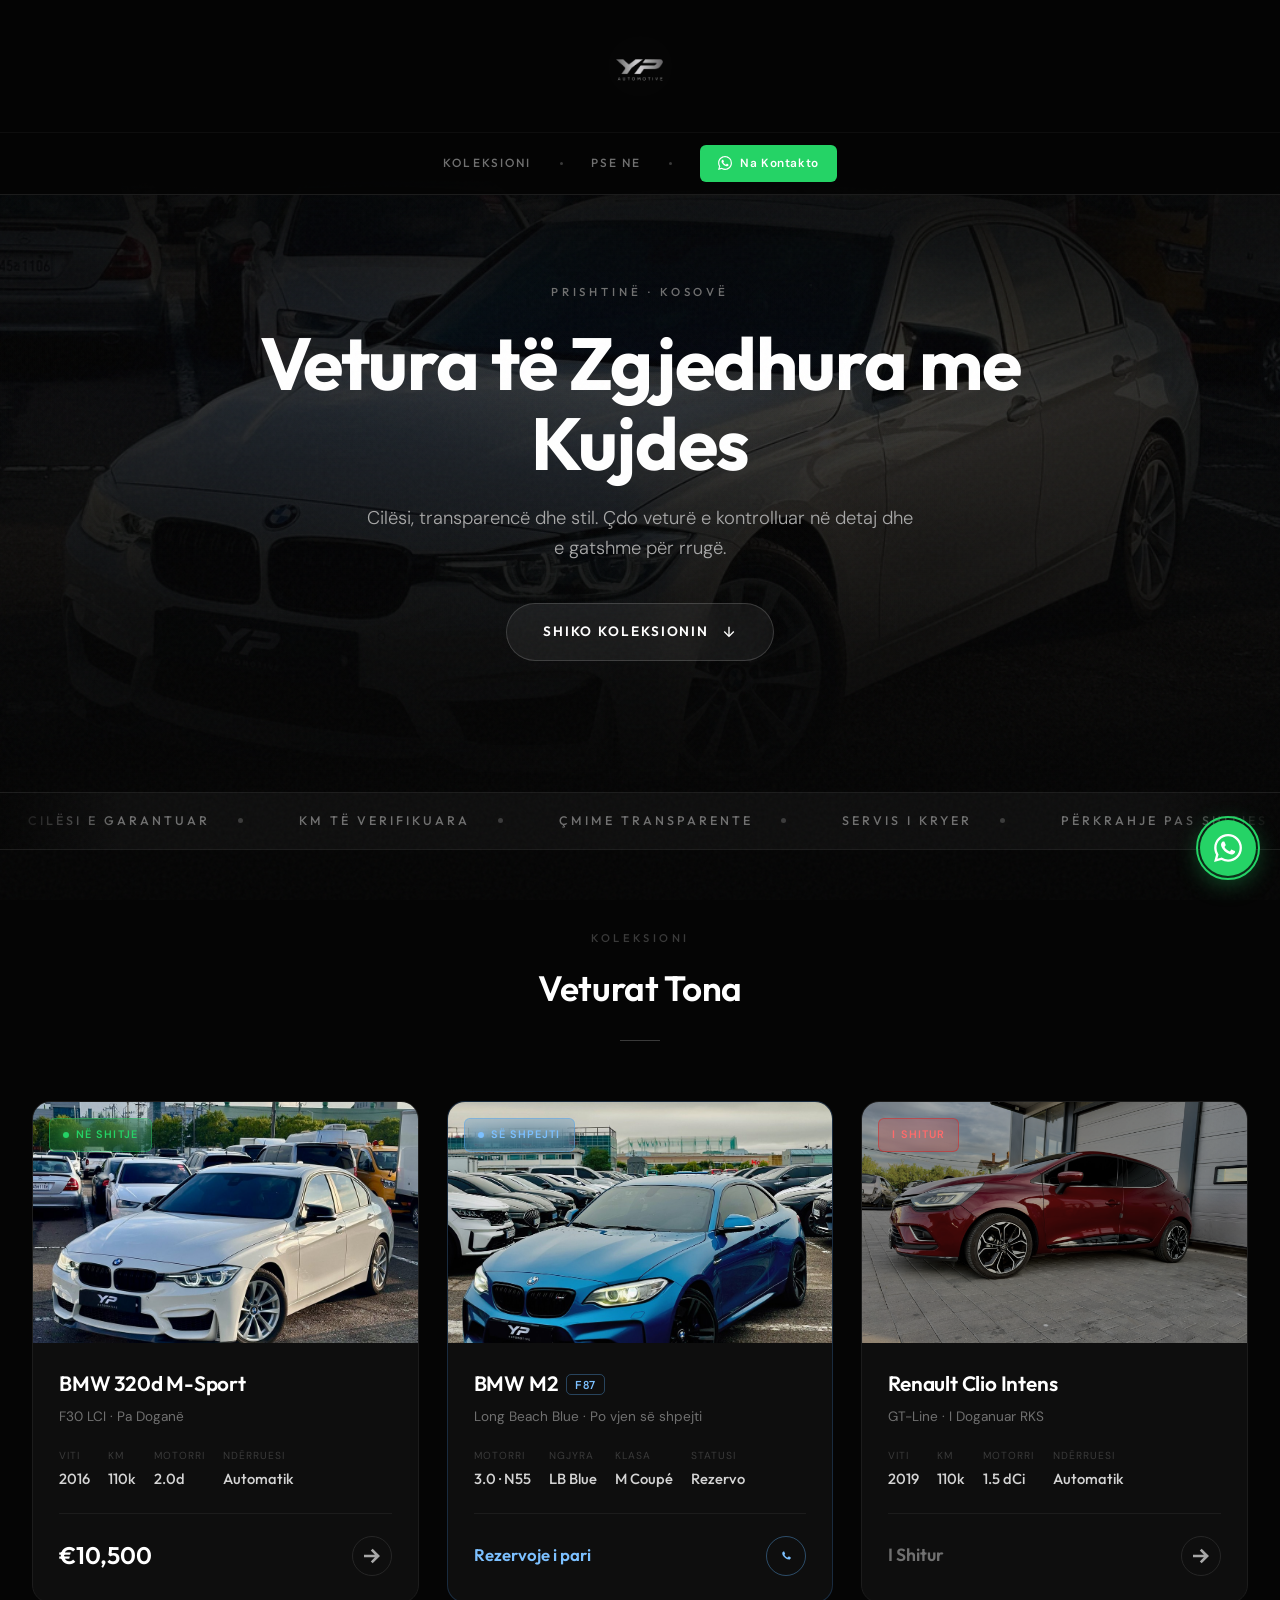
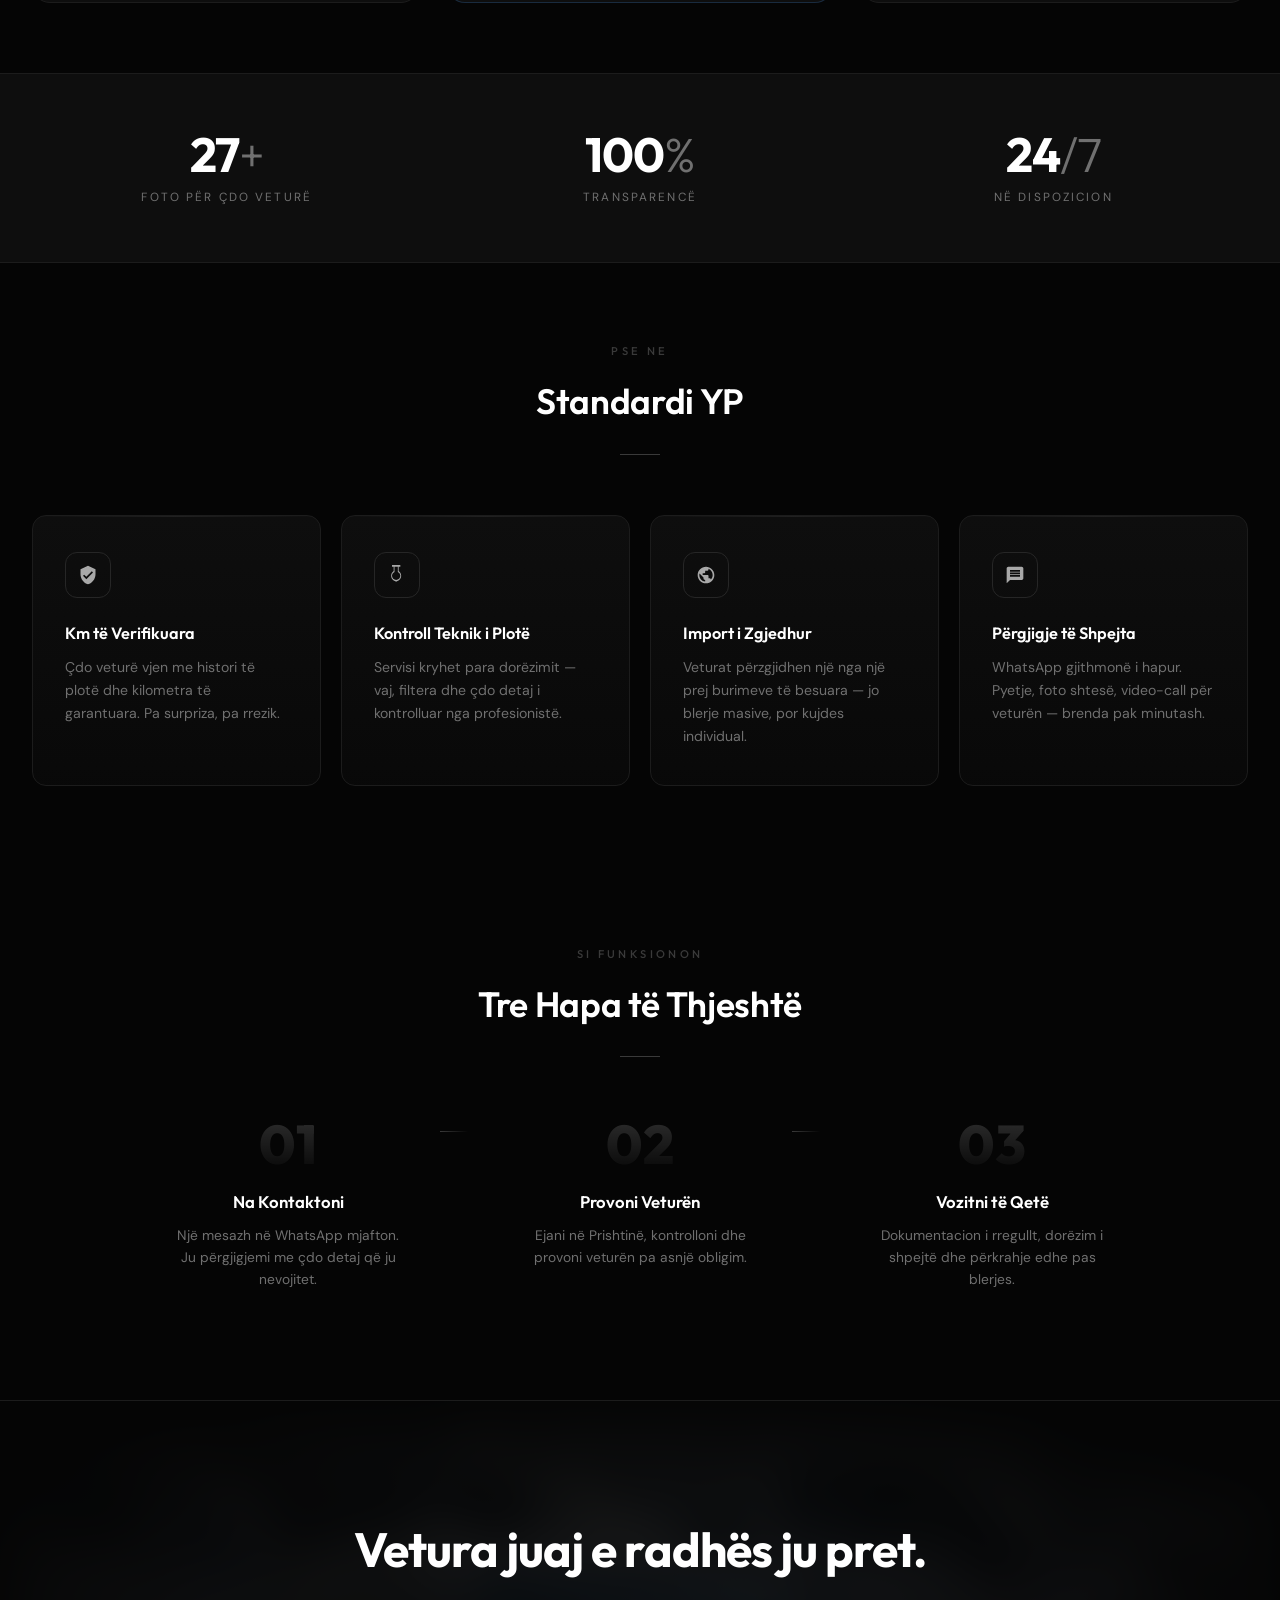
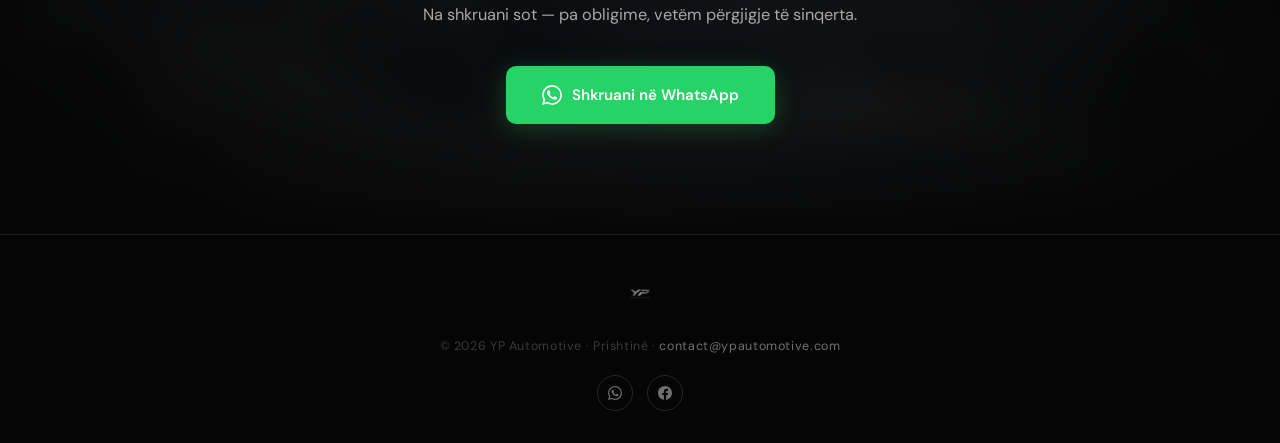
==== commit 3fb1ea1b: "center M2 image crop" ====
--- a/index.html
+++ b/index.html
@@ -647,7 +647,7 @@
     <a href="https://wa.me/38346187316?text=Përshëndetje,%20më%20intereson%20BMW%20M2%20që%20po%20vjen." target="_blank" rel="noopener" class="car-card is-teaser reveal">
       <div class="car-card-image">
         <span class="car-card-badge soon">Së Shpejti</span>
-        <img src="m2/1.jpg" alt="BMW M2 F87">
+        <img src="m2/1.jpg" alt="BMW M2 F87" style="object-position:center 72%">
         <div class="teaser-shine"></div>
       </div>
       <div class="car-card-body">
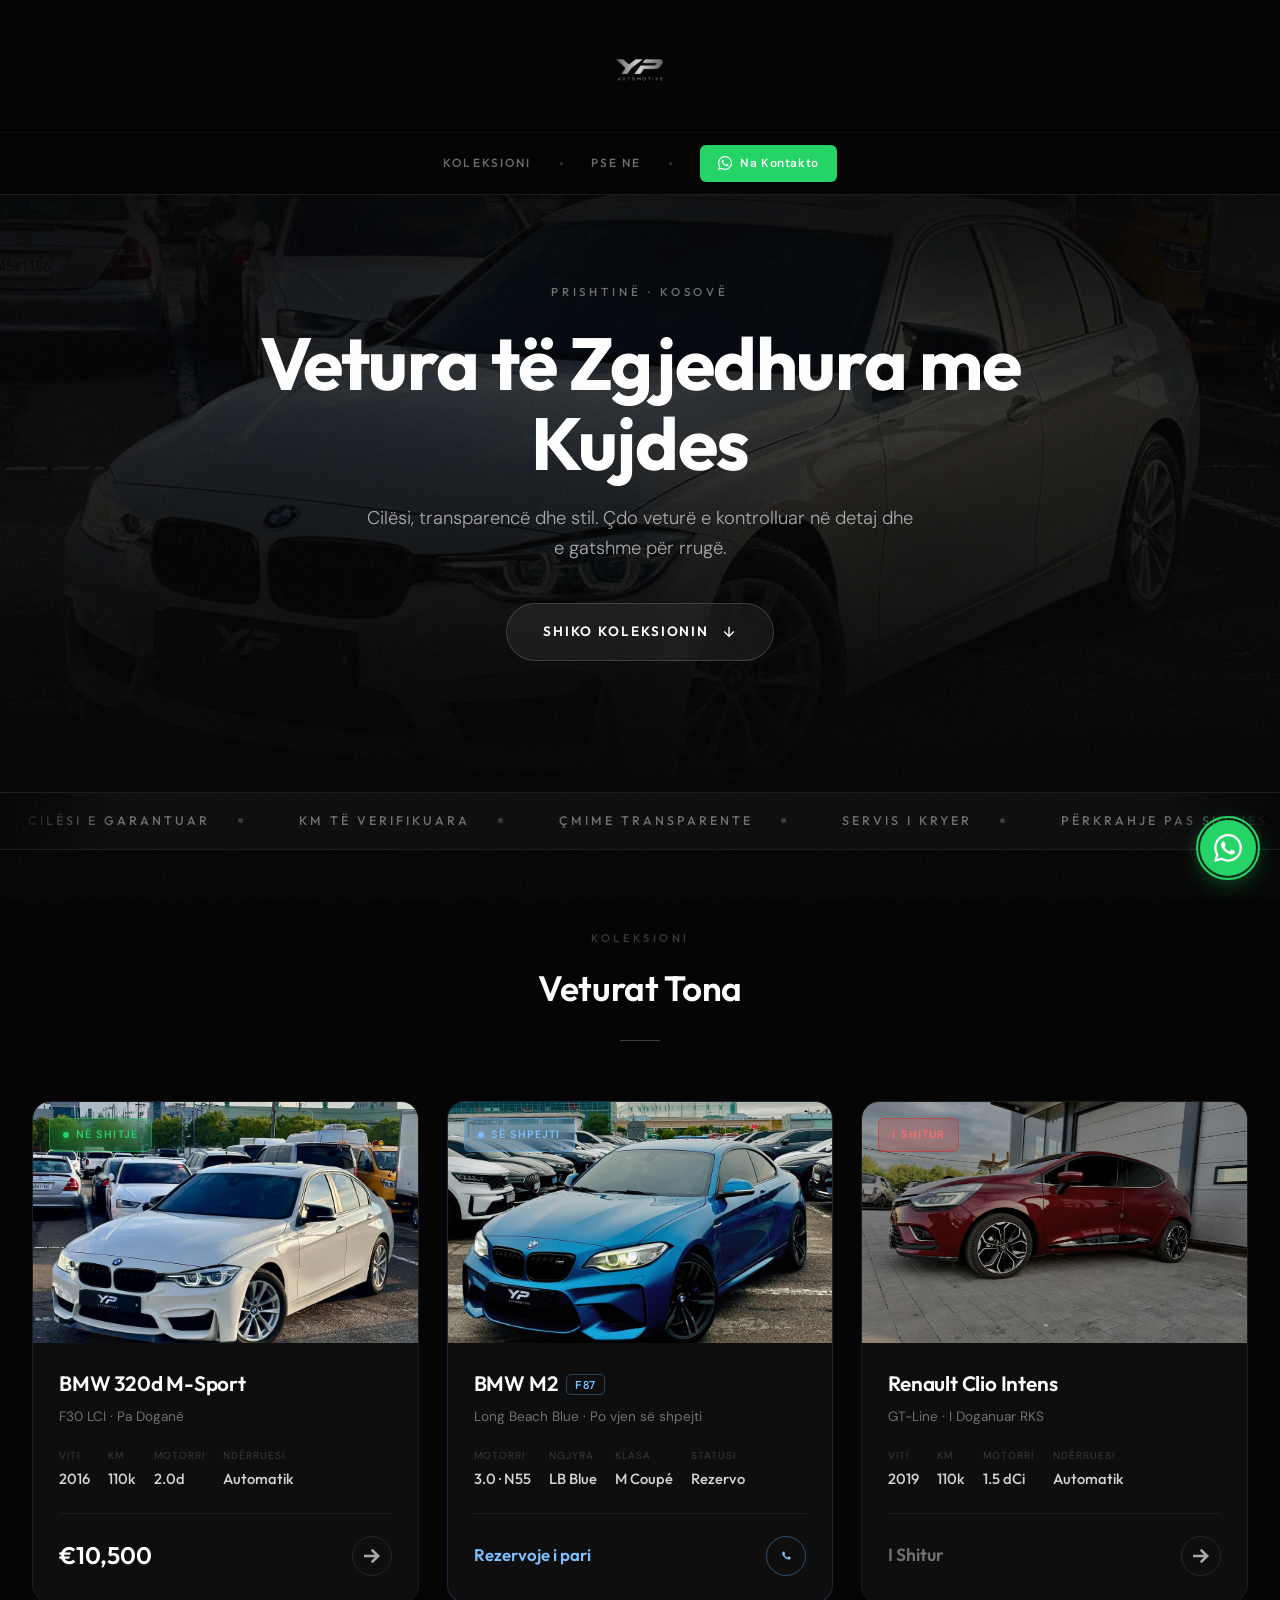
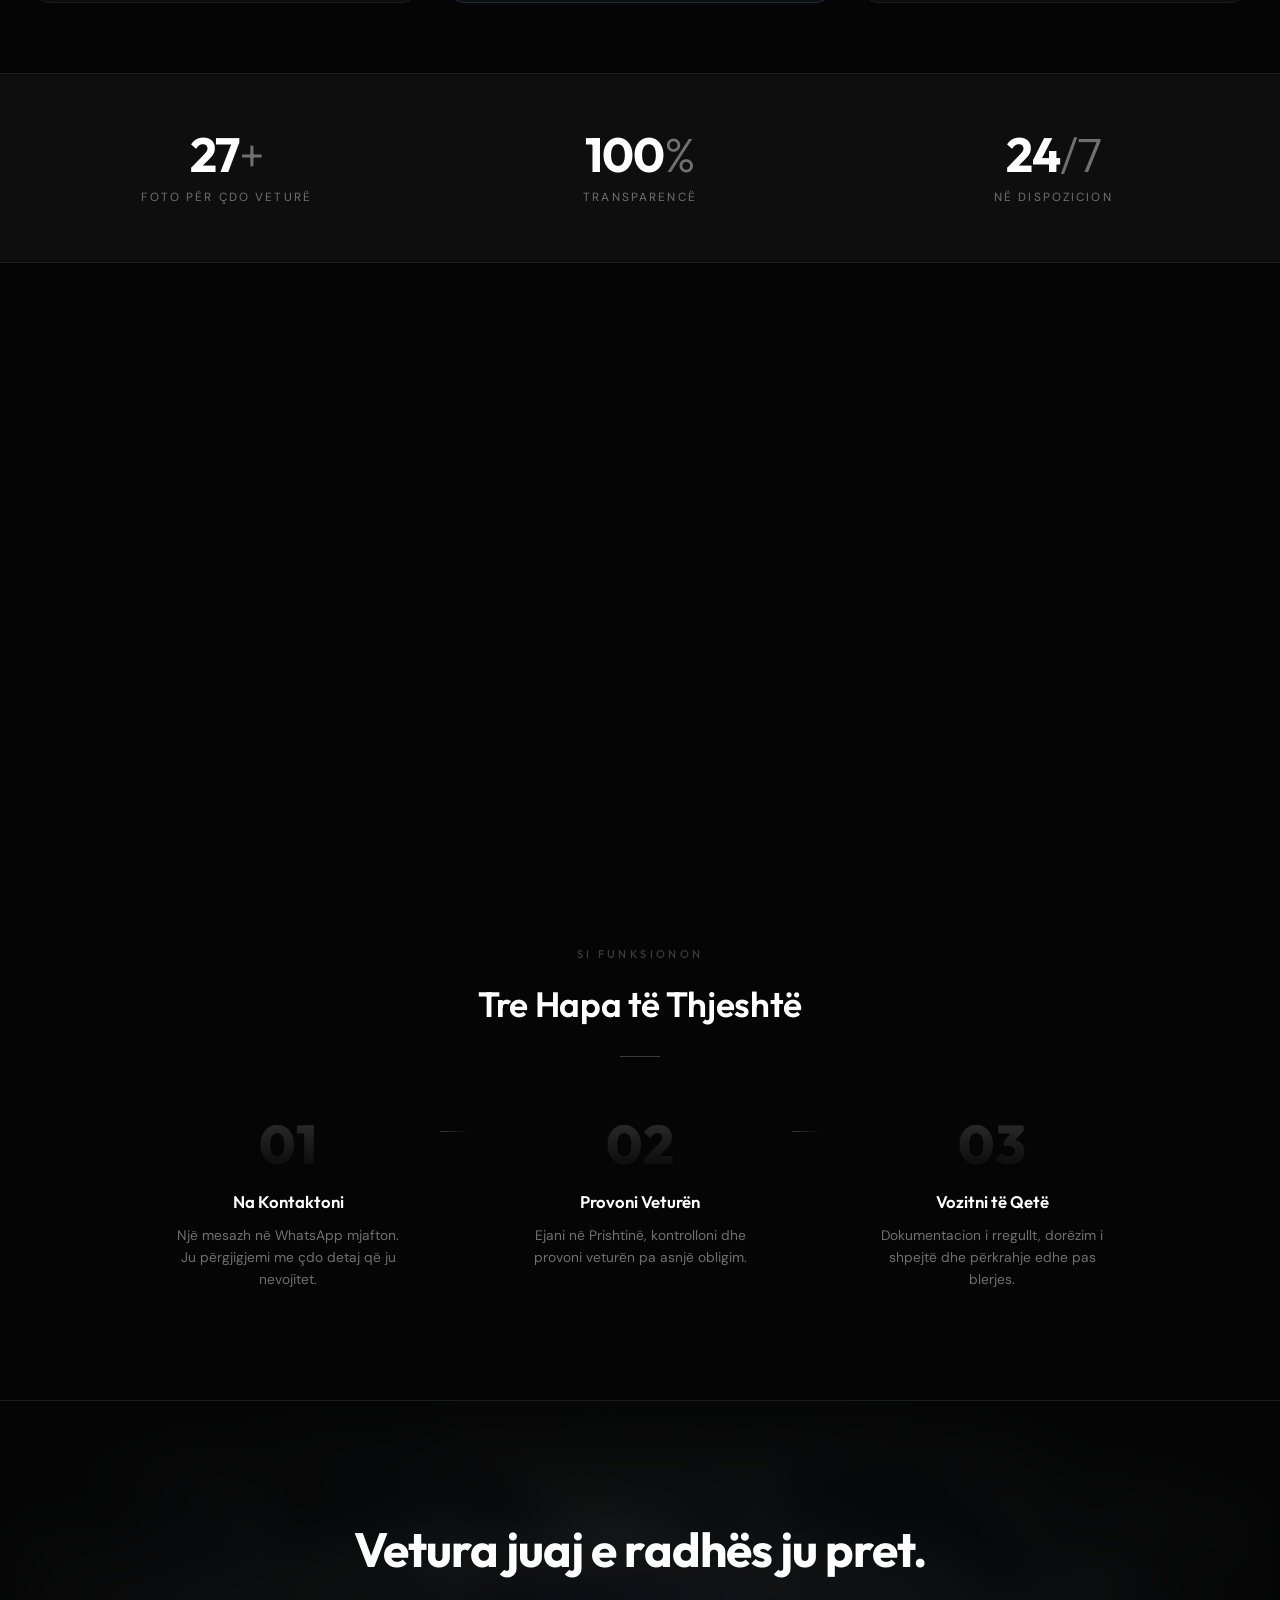
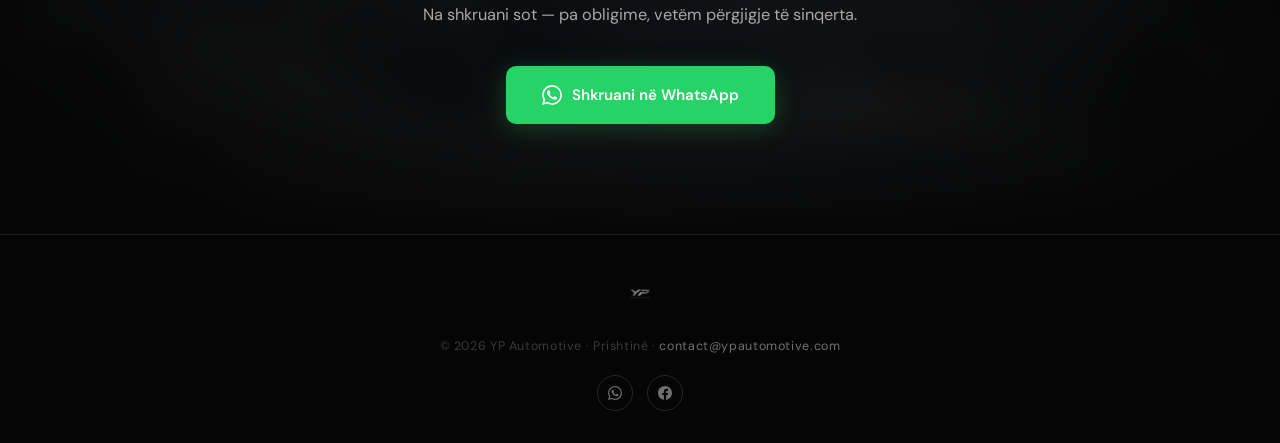
==== commit 71a1baaa: "Adjust image object position for M2 teaser Updated the image style for the BMW M2 teaser card." ====
--- a/index.html
+++ b/index.html
@@ -647,7 +647,7 @@
     <a href="https://wa.me/38346187316?text=Përshëndetje,%20më%20intereson%20BMW%20M2%20që%20po%20vjen." target="_blank" rel="noopener" class="car-card is-teaser reveal">
       <div class="car-card-image">
         <span class="car-card-badge soon">Së Shpejti</span>
-        <img src="m2/1.jpg" alt="BMW M2 F87" style="object-position:center 72%">
+        <img src="m2/1.jpg" alt="BMW M2 F87" style="object-position:center 85%">
         <div class="teaser-shine"></div>
       </div>
       <div class="car-card-body">
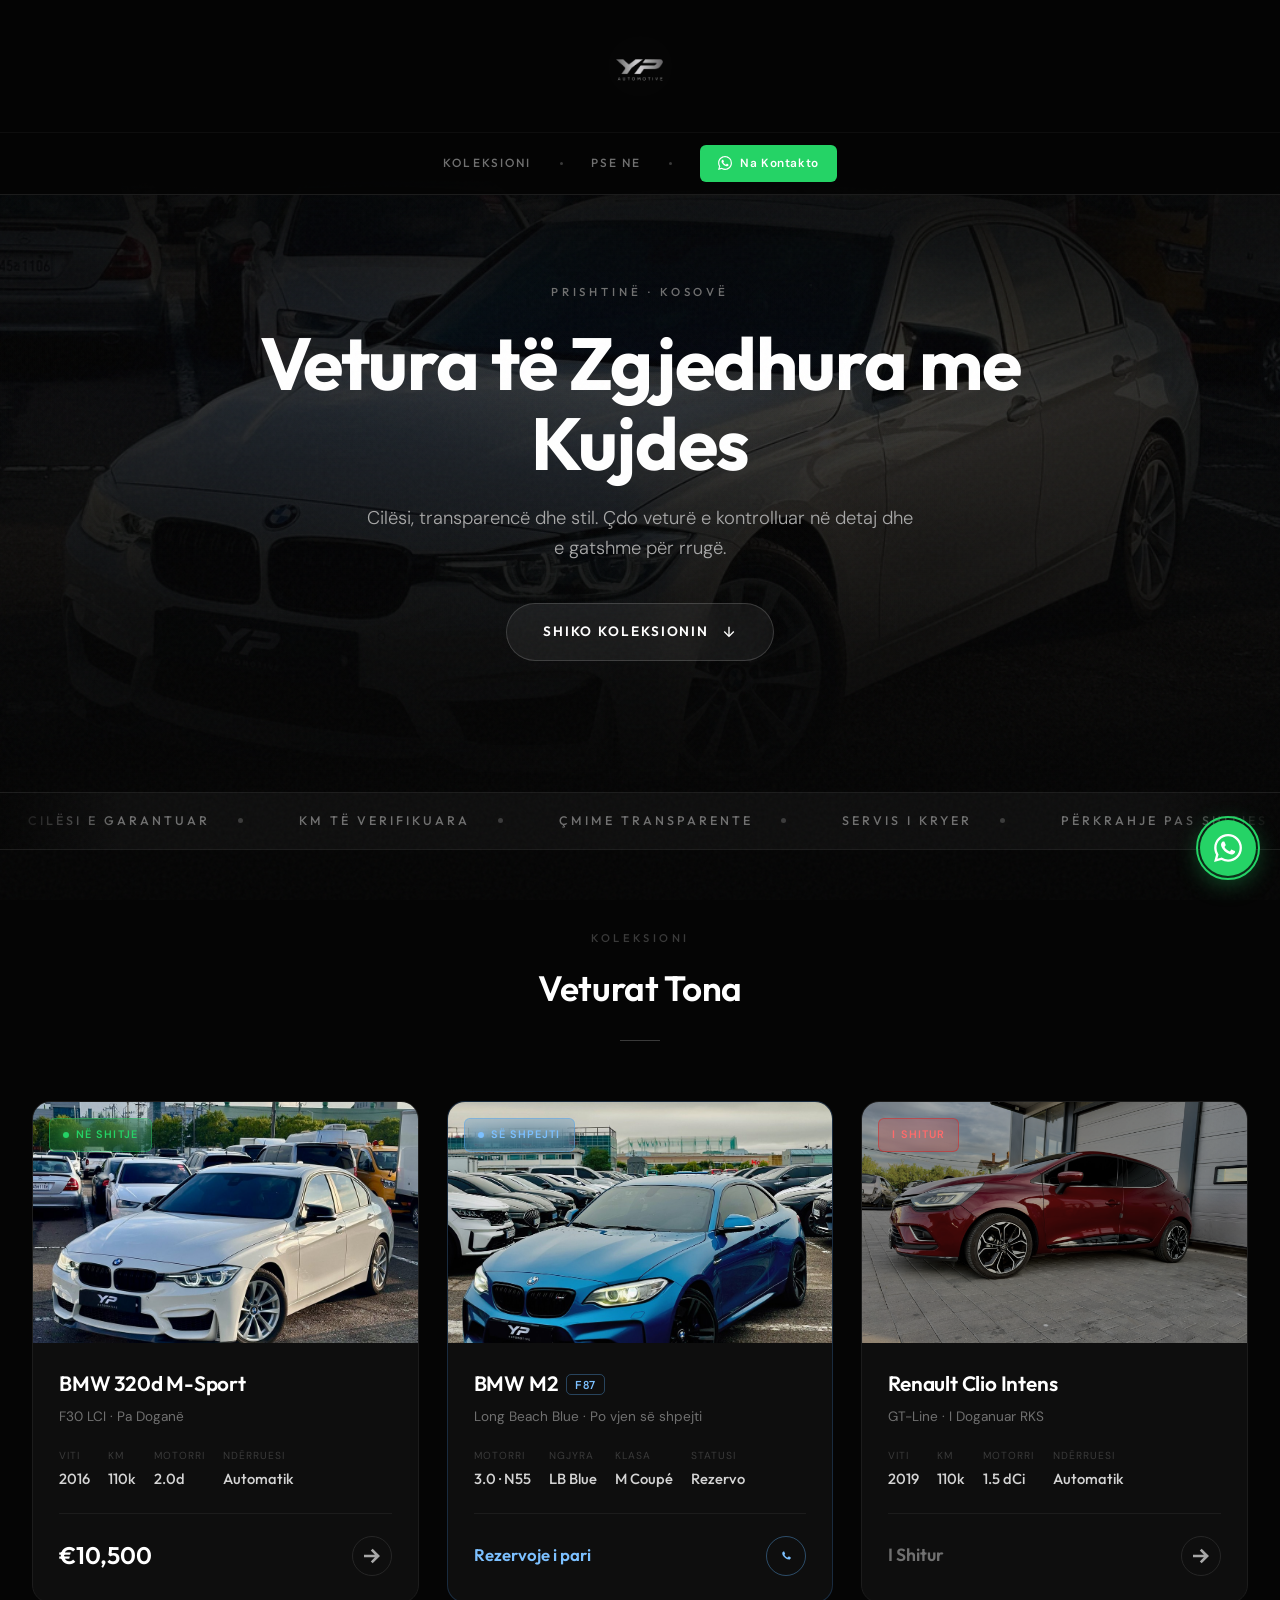
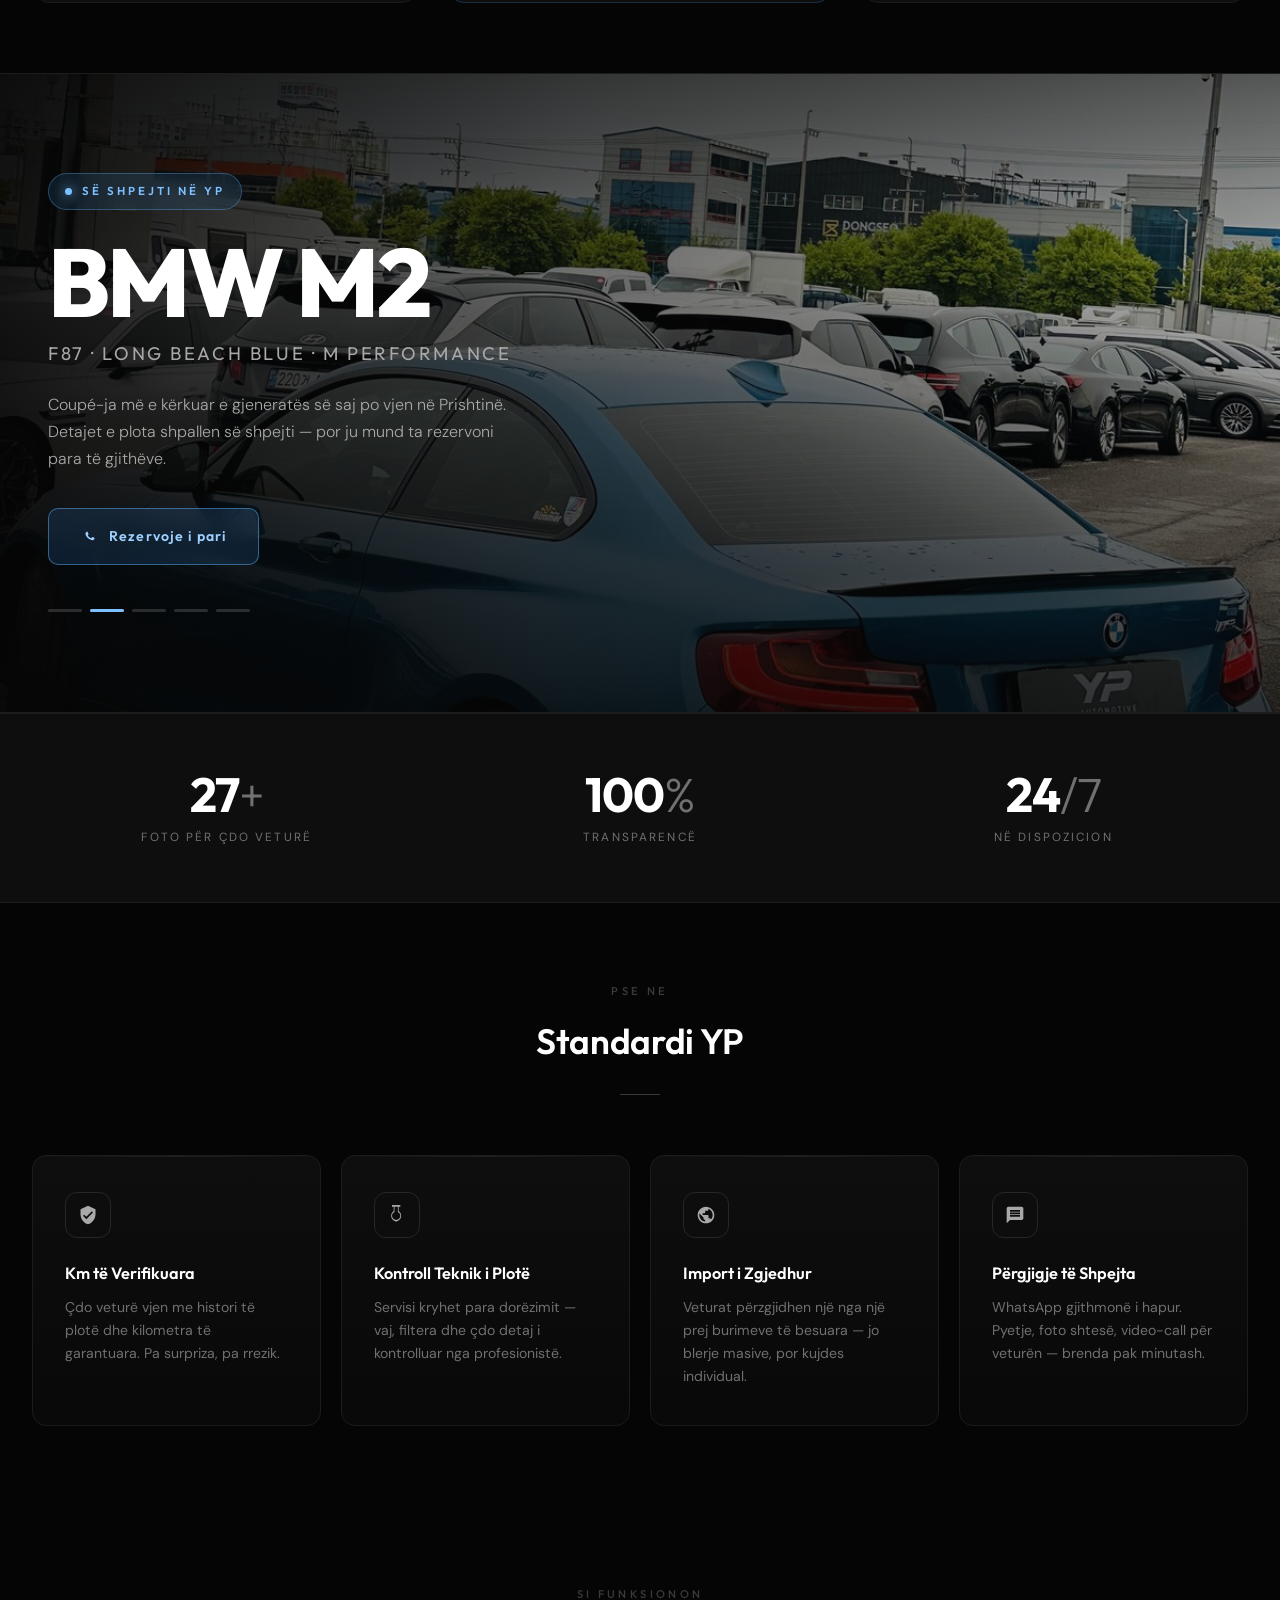
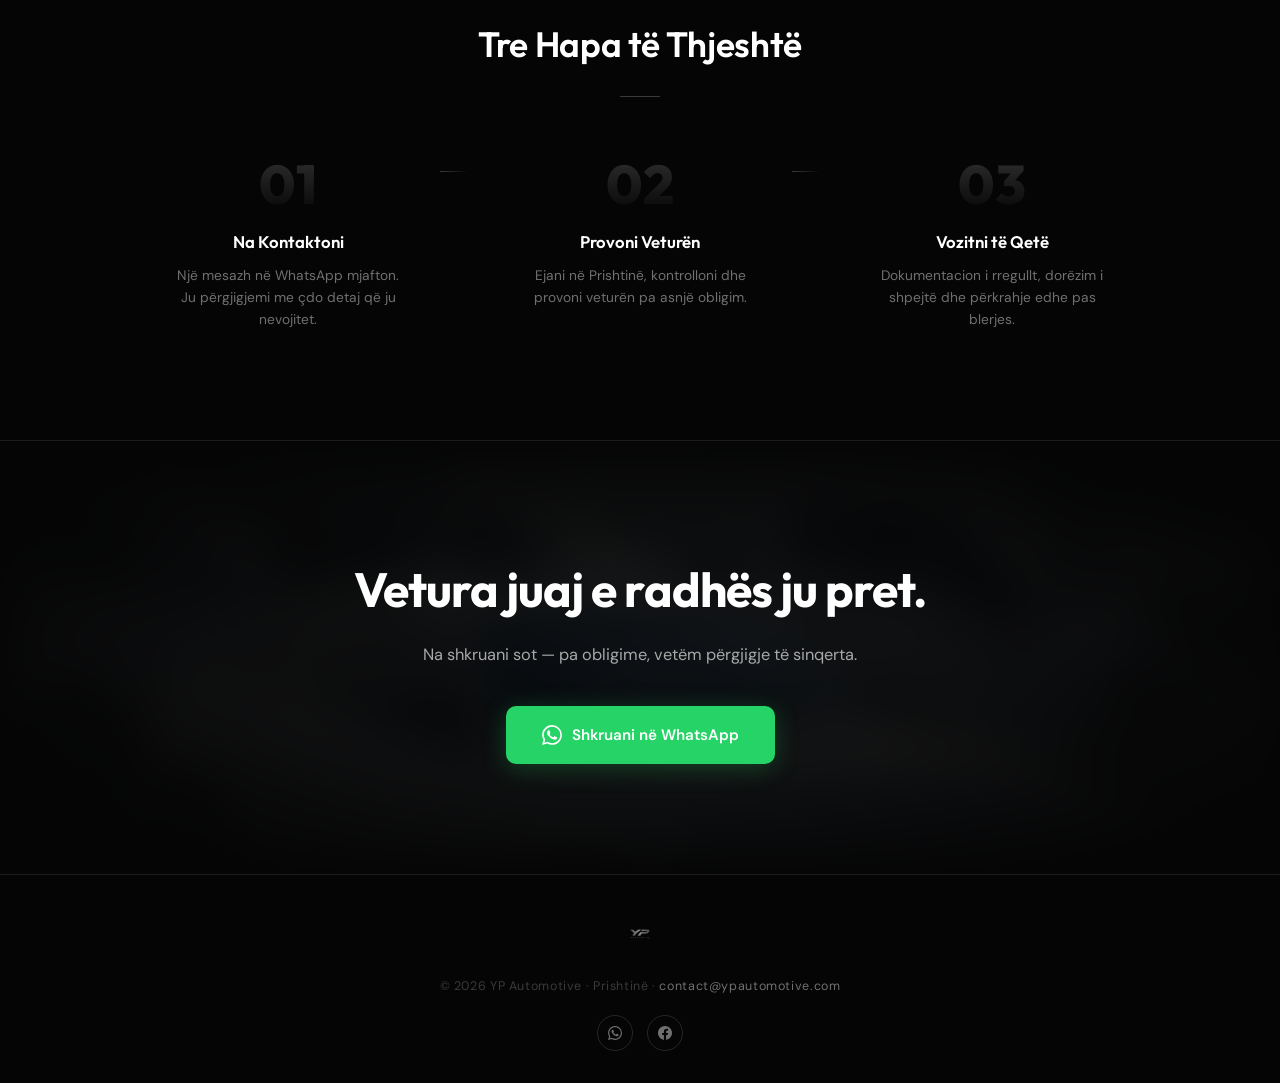
==== commit 599b7a1f: "M2 cinematic spotlight" ====
--- a/index.html
+++ b/index.html
@@ -538,6 +538,140 @@
   .btn-whatsapp { background: var(--green); color: #fff; box-shadow: 0 4px 24px rgba(37,211,102,0.25); }
   .btn-whatsapp:hover { background: var(--green-dark); box-shadow: 0 10px 36px rgba(37,211,102,0.4); }
 
+  /* ============ M2 SPOTLIGHT ============ */
+  .m2-spotlight {
+    position: relative;
+    min-height: 640px;
+    display: flex;
+    align-items: center;
+    overflow: hidden;
+    border-top: 1px solid var(--border);
+    border-bottom: 1px solid var(--border);
+  }
+  .m2-slides { position: absolute; inset: 0; }
+  .m2-slide {
+    position: absolute; inset: 0;
+    width: 100%; height: 100%;
+    object-fit: cover;
+    object-position: center 62%;
+    opacity: 0;
+    transform: scale(1.06);
+    transition: opacity 1.6s ease, transform 7s linear;
+  }
+  .m2-slide.active { opacity: 1; transform: scale(1); }
+  .m2-overlay {
+    position: absolute; inset: 0;
+    background:
+      linear-gradient(90deg, rgba(5,5,5,0.92) 0%, rgba(5,5,5,0.55) 45%, rgba(5,5,5,0.25) 100%),
+      linear-gradient(180deg, rgba(5,5,5,0.5) 0%, transparent 30%, rgba(5,5,5,0.7) 100%);
+  }
+  .m2-content {
+    position: relative;
+    z-index: 2;
+    max-width: 1300px;
+    width: 100%;
+    margin: 0 auto;
+    padding: 90px 48px;
+  }
+  .m2-eyebrow {
+    display: inline-flex;
+    align-items: center;
+    gap: 10px;
+    font-family: 'Outfit', sans-serif;
+    font-size: 0.72rem;
+    font-weight: 600;
+    letter-spacing: 0.26em;
+    text-transform: uppercase;
+    color: #7cc0ff;
+    background: rgba(56,140,220,0.14);
+    border: 1px solid rgba(90,170,240,0.35);
+    padding: 8px 16px;
+    border-radius: 30px;
+    backdrop-filter: blur(8px);
+    margin-bottom: 26px;
+  }
+  .m2-dot {
+    width: 7px; height: 7px;
+    border-radius: 50%;
+    background: #7cc0ff;
+    box-shadow: 0 0 12px #7cc0ff;
+    animation: pulse 2s ease-in-out infinite;
+  }
+  .m2-title {
+    font-family: 'Outfit', sans-serif;
+    font-size: clamp(3rem, 8vw, 6rem);
+    font-weight: 800;
+    color: #fff;
+    line-height: 0.95;
+    letter-spacing: -0.03em;
+    margin-bottom: 12px;
+  }
+  .m2-sub {
+    font-family: 'Outfit', sans-serif;
+    font-size: clamp(0.95rem, 1.8vw, 1.15rem);
+    font-weight: 400;
+    letter-spacing: 0.14em;
+    text-transform: uppercase;
+    color: var(--silver);
+    margin-bottom: 22px;
+  }
+  .m2-text {
+    color: var(--silver);
+    font-size: 1rem;
+    font-weight: 300;
+    line-height: 1.7;
+    max-width: 480px;
+    margin-bottom: 36px;
+  }
+  .m2-cta {
+    display: inline-flex;
+    align-items: center;
+    gap: 10px;
+    background: rgba(56,140,220,0.16);
+    border: 1px solid rgba(90,170,240,0.5);
+    backdrop-filter: blur(10px);
+    color: #9dd0ff;
+    font-family: 'Outfit', sans-serif;
+    font-size: 0.88rem;
+    font-weight: 600;
+    letter-spacing: 0.08em;
+    padding: 16px 32px;
+    border-radius: 10px;
+    transition: background 0.35s, border-color 0.35s, transform 0.25s, box-shadow 0.35s;
+  }
+  .m2-cta:hover {
+    background: rgba(56,140,220,0.28);
+    border-color: rgba(120,190,255,0.8);
+    transform: translateY(-2px);
+    box-shadow: 0 12px 40px rgba(40,110,190,0.35);
+  }
+  .m2-cta svg { width: 18px; height: 18px; fill: currentColor; }
+  .m2-progress {
+    display: flex;
+    gap: 8px;
+    margin-top: 44px;
+  }
+  .m2-bar {
+    width: 34px; height: 3px;
+    border-radius: 2px;
+    background: rgba(255,255,255,0.15);
+    overflow: hidden;
+    position: relative;
+    cursor: pointer;
+  }
+  .m2-bar::after {
+    content: '';
+    position: absolute;
+    inset: 0;
+    background: #7cc0ff;
+    transform: scaleX(0);
+    transform-origin: left;
+  }
+  .m2-bar.active::after {
+    transform: scaleX(1);
+    transition: transform 4.5s linear;
+  }
+
   /* ============ RESPONSIVE ============ */
   @media (max-width: 900px) {
     .counters { grid-template-columns: repeat(3, 1fr); padding: 40px 16px; gap: 12px; }
@@ -545,6 +679,10 @@
     .process-step:not(:last-child)::after { display: none; }
   }
   @media (max-width: 600px) {
+    .m2-spotlight { min-height: 560px; }
+    .m2-content { padding: 64px 20px; }
+    .m2-slide { object-position: center 70%; }
+    .m2-text { font-size: 0.92rem; }
     .home-hero { margin-top: 148px; min-height: calc(78vh - 148px); padding: 56px 20px 72px; }
     .collection { grid-template-columns: 1fr; gap: 20px; padding: 12px 16px 32px; }
     .why-grid { padding: 12px 16px 56px; }
@@ -647,7 +785,7 @@
     <a href="https://wa.me/38346187316?text=Përshëndetje,%20më%20intereson%20BMW%20M2%20që%20po%20vjen." target="_blank" rel="noopener" class="car-card is-teaser reveal">
       <div class="car-card-image">
         <span class="car-card-badge soon">Së Shpejti</span>
-        <img src="m2/1.jpg" alt="BMW M2 F87" style="object-position:center 85%">
+        <img src="m2/1.jpg" alt="BMW M2 F87" style="object-position:center 72%">
         <div class="teaser-shine"></div>
       </div>
       <div class="car-card-body">
@@ -695,6 +833,35 @@
   </section>
 </div>
 
+<!-- M2 SPOTLIGHT — COMING SOON -->
+<section class="m2-spotlight" id="m2">
+  <div class="m2-slides">
+    <img src="m2/2.jpg" class="m2-slide active" alt="BMW M2 F87">
+    <img src="m2/3.jpg" class="m2-slide" alt="BMW M2 F87">
+    <img src="m2/4.jpg" class="m2-slide" alt="BMW M2 F87">
+    <img src="m2/5.jpg" class="m2-slide" alt="BMW M2 F87">
+    <img src="m2/6.jpg" class="m2-slide" alt="BMW M2 F87 M Performance timon">
+  </div>
+  <div class="m2-overlay"></div>
+  <div class="m2-content reveal">
+    <div class="m2-eyebrow"><span class="m2-dot"></span>Së Shpejti në YP</div>
+    <h2 class="m2-title">BMW M2</h2>
+    <div class="m2-sub">F87 · Long Beach Blue · M Performance</div>
+    <p class="m2-text">Coupé-ja më e kërkuar e gjeneratës së saj po vjen në Prishtinë. Detajet e plota shpallen së shpejti — por ju mund ta rezervoni para të gjithëve.</p>
+    <a href="https://wa.me/38346187316?text=Përshëndetje,%20më%20intereson%20BMW%20M2%20që%20po%20vjen." target="_blank" rel="noopener" class="m2-cta">
+      <svg viewBox="0 0 24 24"><path d="M17.472 14.382c-.297-.149-1.758-.867-2.03-.967-.273-.099-.471-.148-.67.15-.197.297-.767.966-.94 1.164-.173.199-.347.223-.644.075-.297-.15-1.255-.463-2.39-1.475-.883-.788-1.48-1.761-1.653-2.059-.173-.297-.018-.458.13-.606.134-.133.298-.347.446-.52.149-.174.198-.298.298-.497.099-.198.05-.371-.025-.52-.075-.149-.669-1.612-.916-2.207-.242-.579-.487-.5-.669-.51-.173-.008-.371-.01-.57-.01-.198 0-.52.074-.792.372-.272.297-1.04 1.016-1.04 2.479 0 1.462 1.065 2.875 1.213 3.074.149.198 2.096 3.2 5.077 4.487.709.306 1.262.489 1.694.625.712.227 1.36.195 1.871.118.571-.085 1.758-.719 2.006-1.413.248-.694.248-1.289.173-1.413-.074-.124-.272-.198-.57-.347z"/></svg>
+      Rezervoje i pari
+    </a>
+    <div class="m2-progress">
+      <span class="m2-bar" data-slide="0"></span>
+      <span class="m2-bar" data-slide="1"></span>
+      <span class="m2-bar" data-slide="2"></span>
+      <span class="m2-bar" data-slide="3"></span>
+      <span class="m2-bar" data-slide="4"></span>
+    </div>
+  </div>
+</section>
+
 <!-- COUNTERS -->
 <section class="counters reveal" id="counters">
   <div class="counter">
@@ -867,6 +1034,34 @@
     });
   }, { threshold: 0.1, rootMargin: '0px 0px -50px 0px' });
   document.querySelectorAll('.reveal').forEach(el => observer.observe(el));
+
+  // ===== M2 SPOTLIGHT SLIDESHOW =====
+  const m2Slides = document.querySelectorAll('.m2-slide');
+  const m2Bars = document.querySelectorAll('.m2-bar');
+  let m2Idx = 0;
+  let m2Timer;
+
+  function m2Go(i) {
+    m2Slides[m2Idx].classList.remove('active');
+    m2Bars[m2Idx].classList.remove('active');
+    m2Idx = i % m2Slides.length;
+    m2Slides[m2Idx].classList.add('active');
+    // restart bar animation
+    void m2Bars[m2Idx].offsetWidth;
+    m2Bars[m2Idx].classList.add('active');
+  }
+  function m2Start() {
+    m2Bars[0].classList.add('active');
+    m2Timer = setInterval(() => m2Go(m2Idx + 1), 4500);
+  }
+  m2Bars.forEach(bar => {
+    bar.addEventListener('click', () => {
+      clearInterval(m2Timer);
+      m2Go(parseInt(bar.dataset.slide, 10));
+      m2Timer = setInterval(() => m2Go(m2Idx + 1), 4500);
+    });
+  });
+  m2Start();
 
   // ===== ANIMATED COUNTERS =====
   const counterObserver = new IntersectionObserver(entries => {
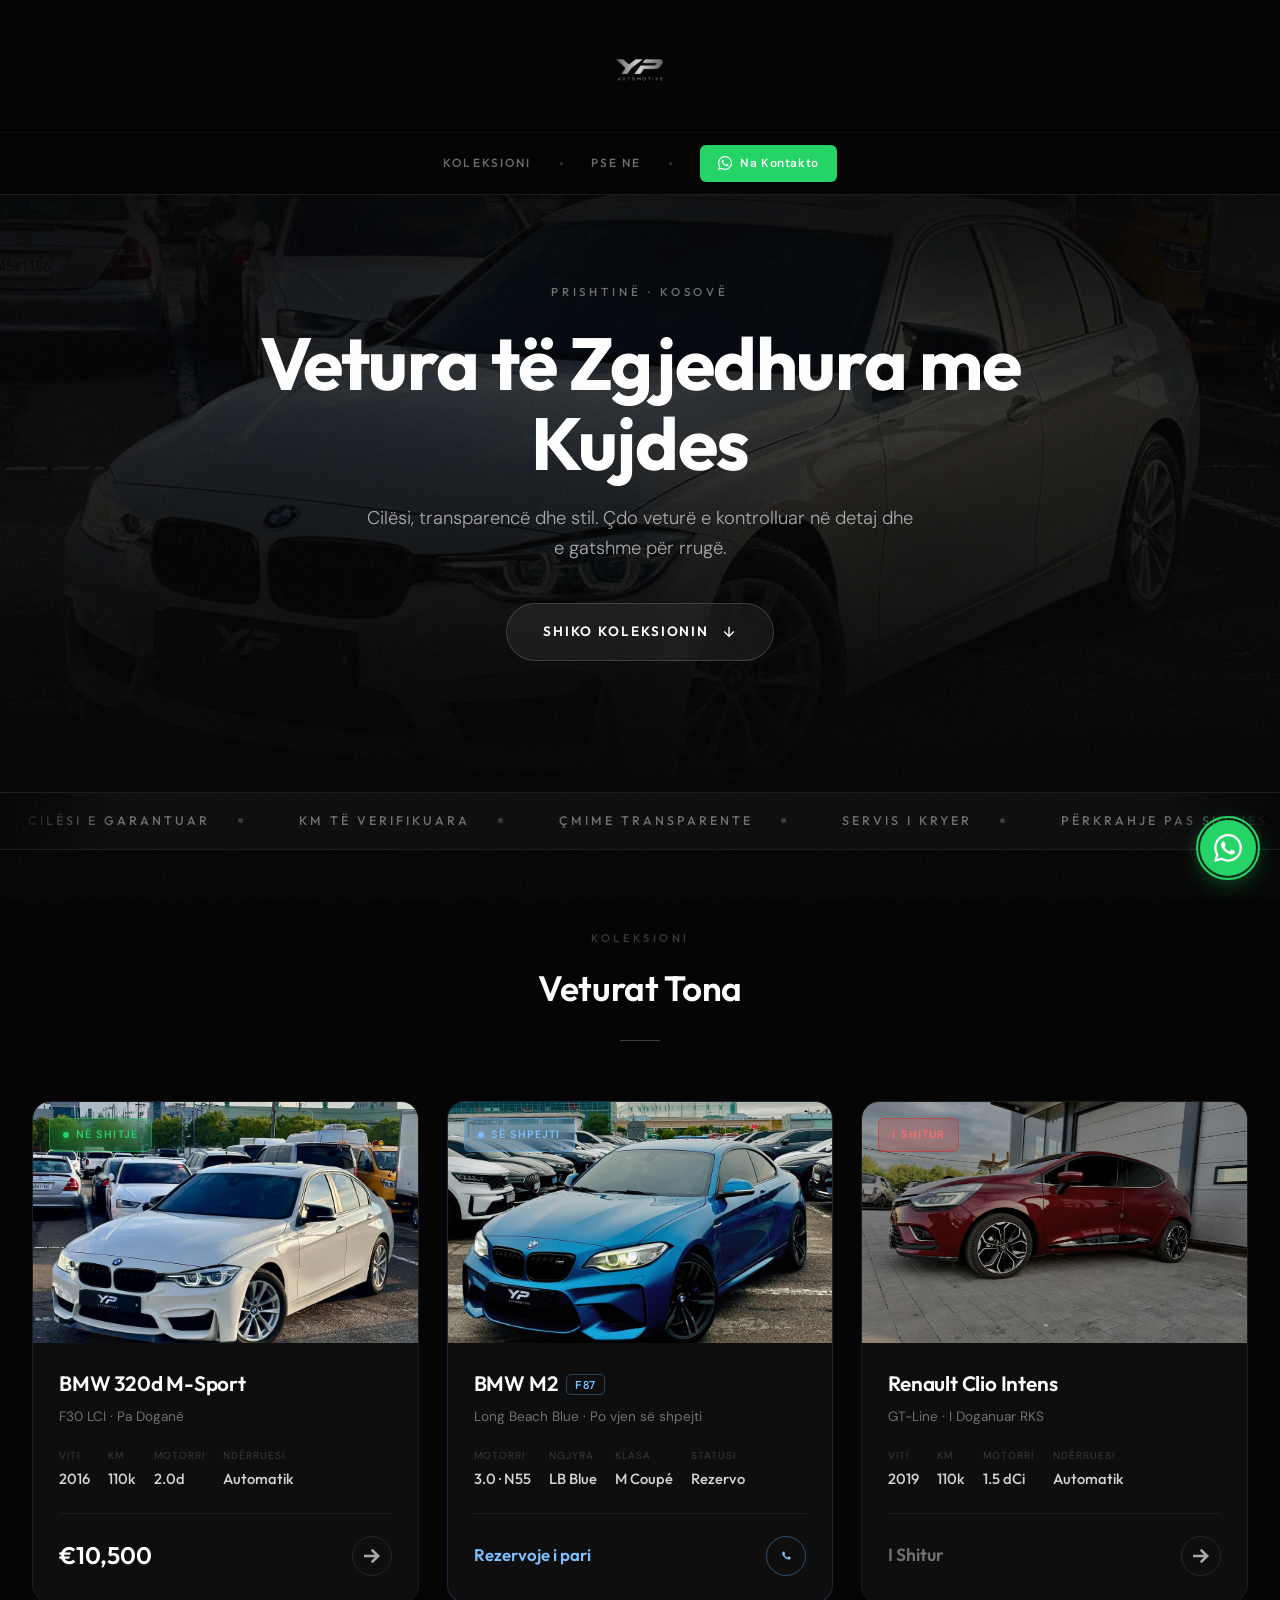
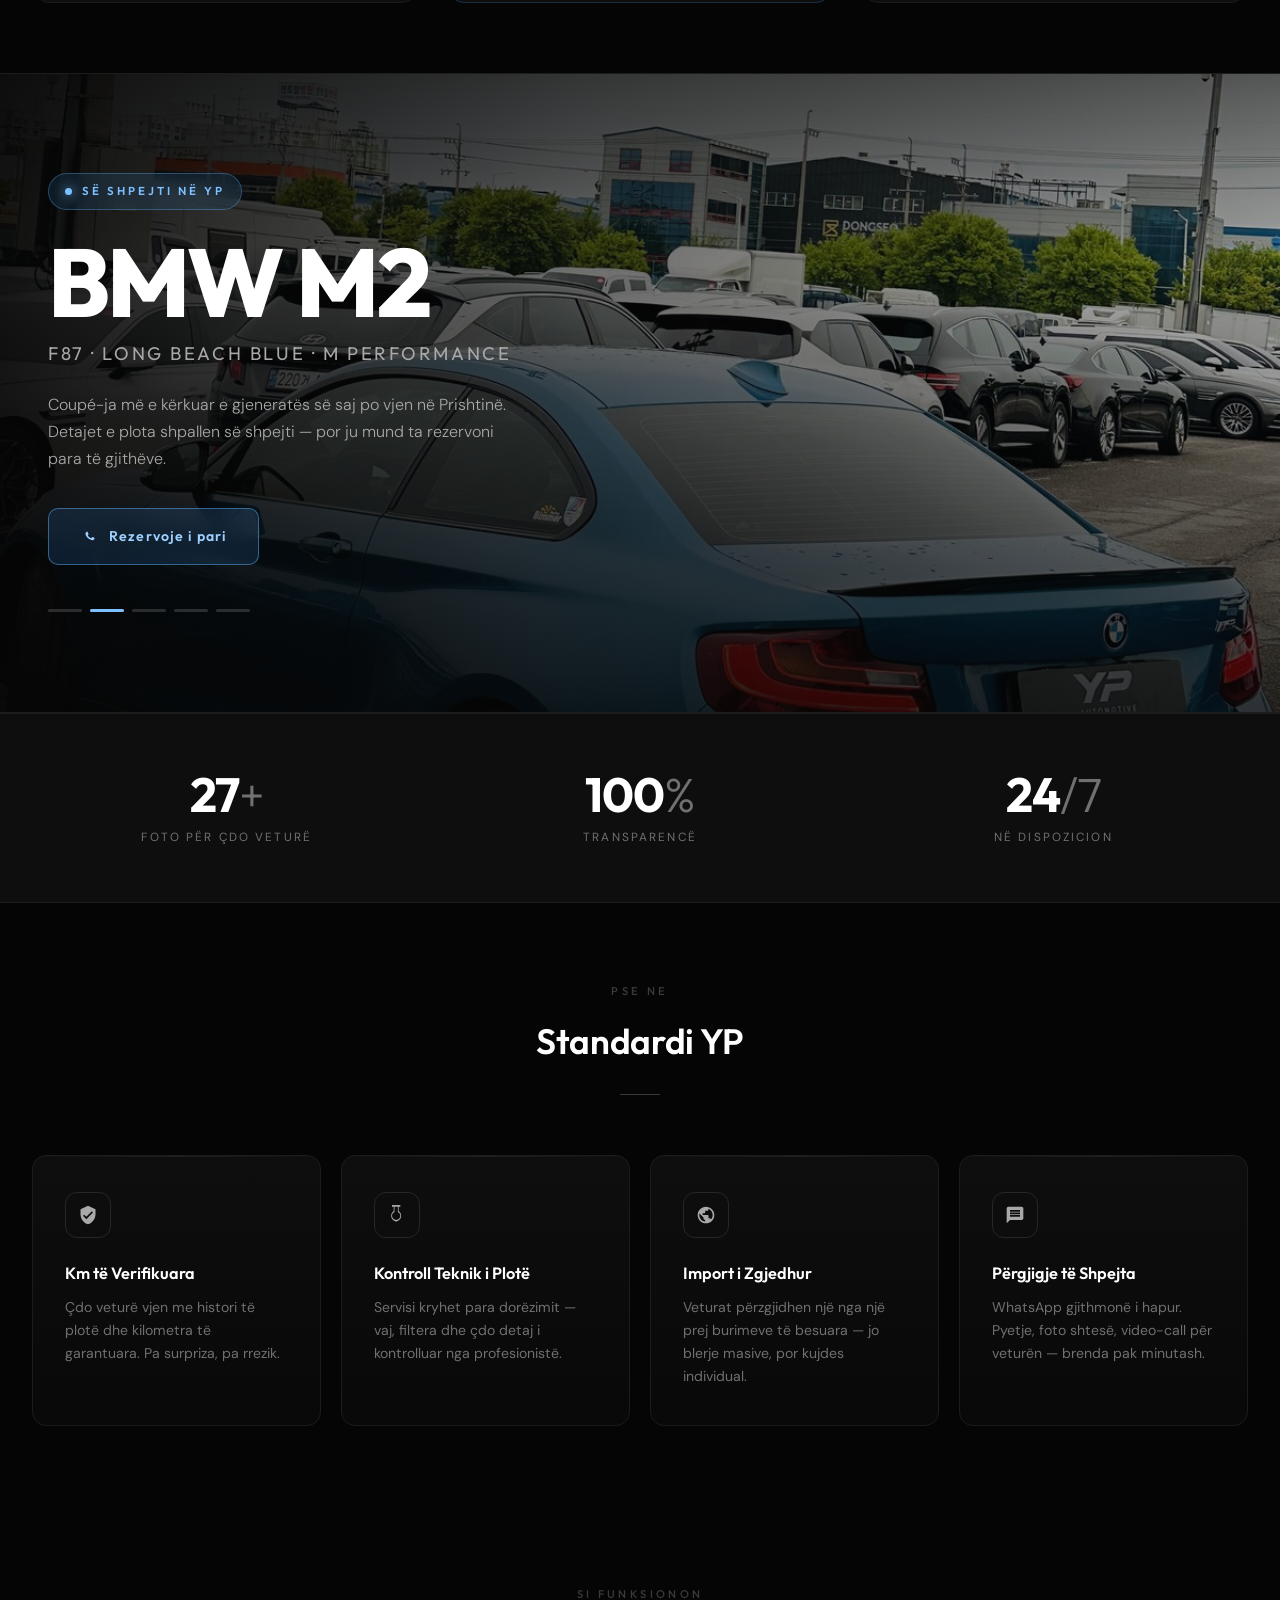
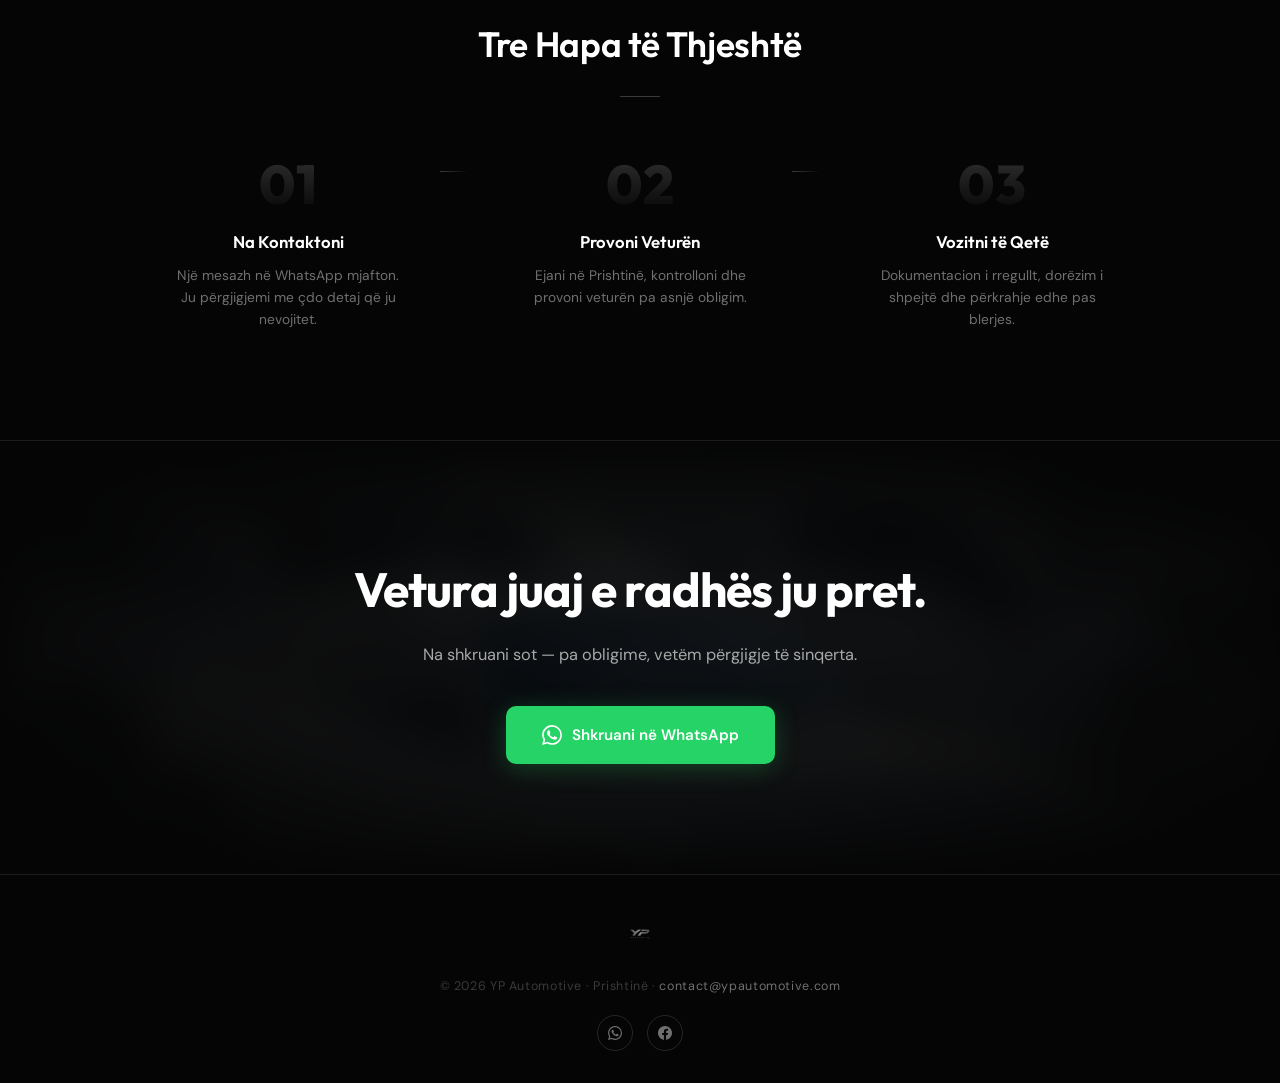
==== commit d2b55019: "merge" ====
--- a/index.html
+++ b/index.html
@@ -785,7 +785,7 @@
     <a href="https://wa.me/38346187316?text=Përshëndetje,%20më%20intereson%20BMW%20M2%20që%20po%20vjen." target="_blank" rel="noopener" class="car-card is-teaser reveal">
       <div class="car-card-image">
         <span class="car-card-badge soon">Së Shpejti</span>
-        <img src="m2/1.jpg" alt="BMW M2 F87" style="object-position:center 72%">
+        <img src="m2/1.jpg" alt="BMW M2 F87" style="object-position:center 85%">
         <div class="teaser-shine"></div>
       </div>
       <div class="car-card-body">
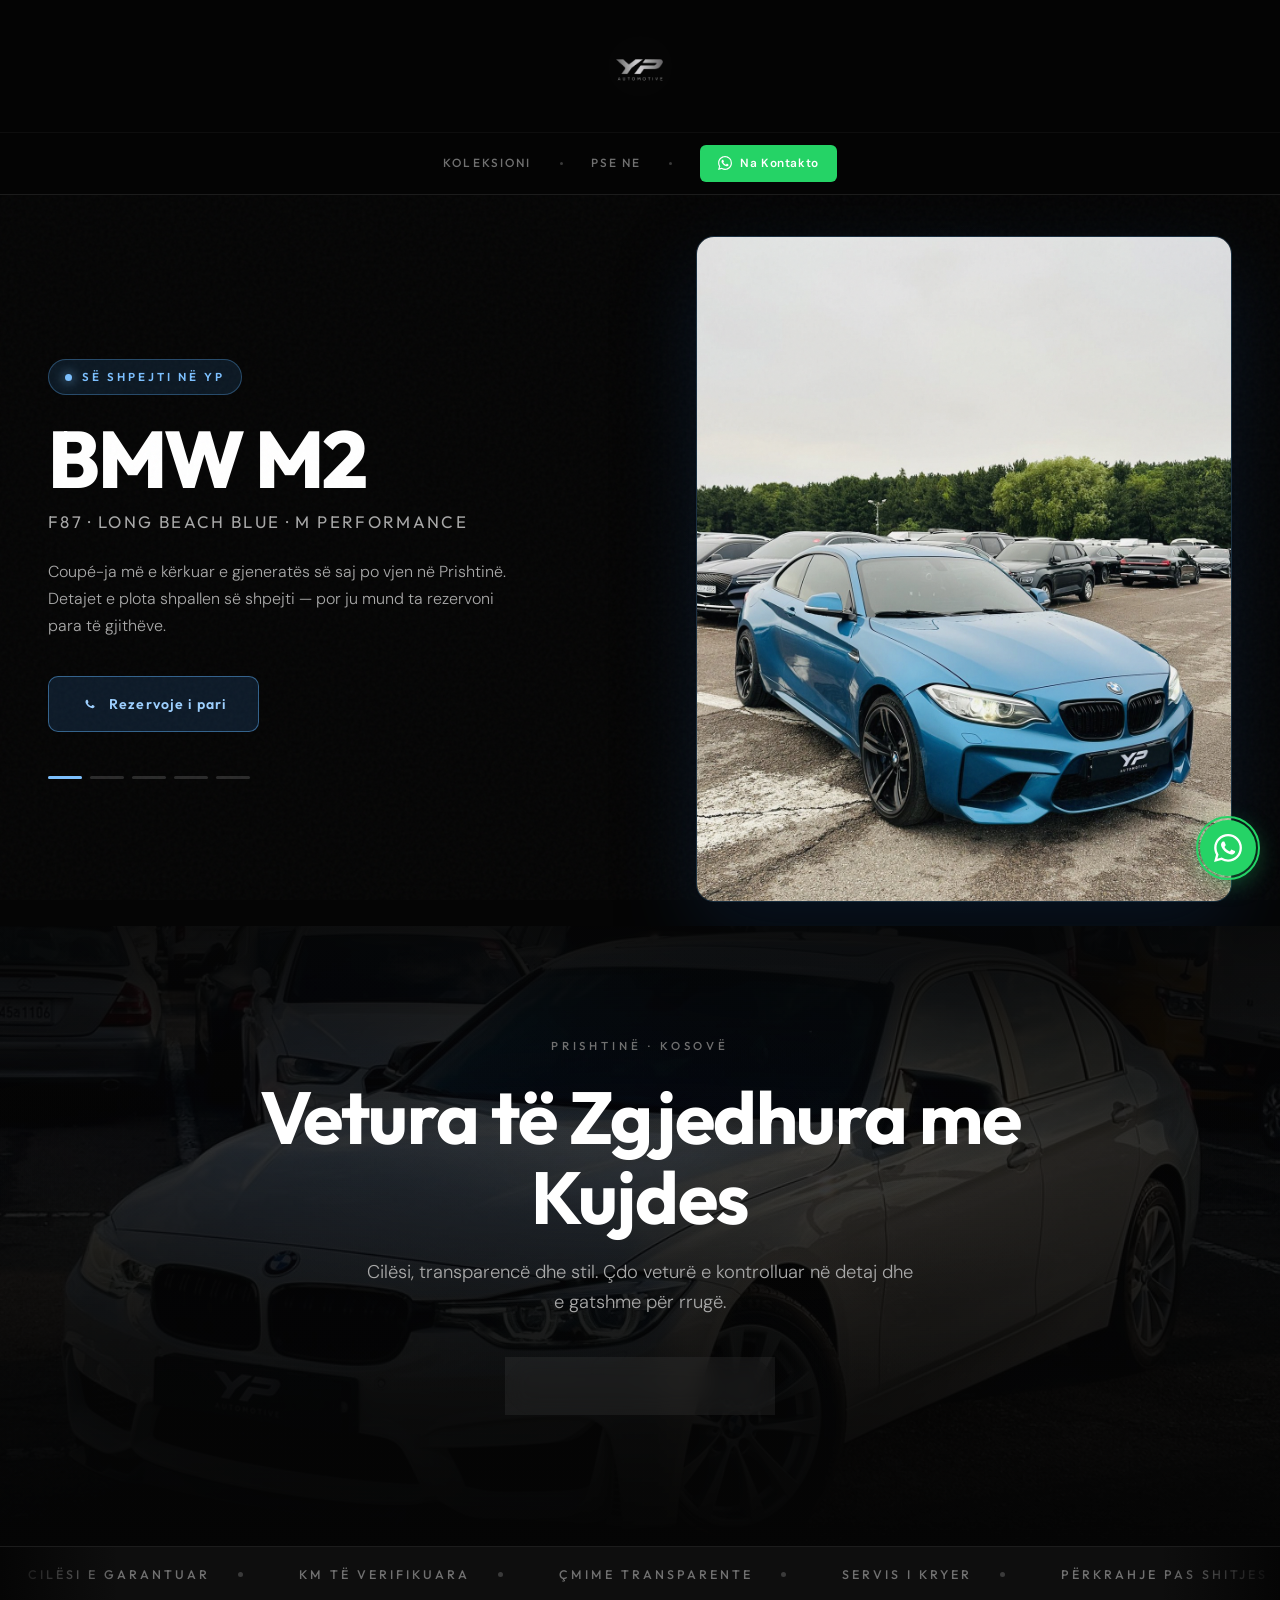
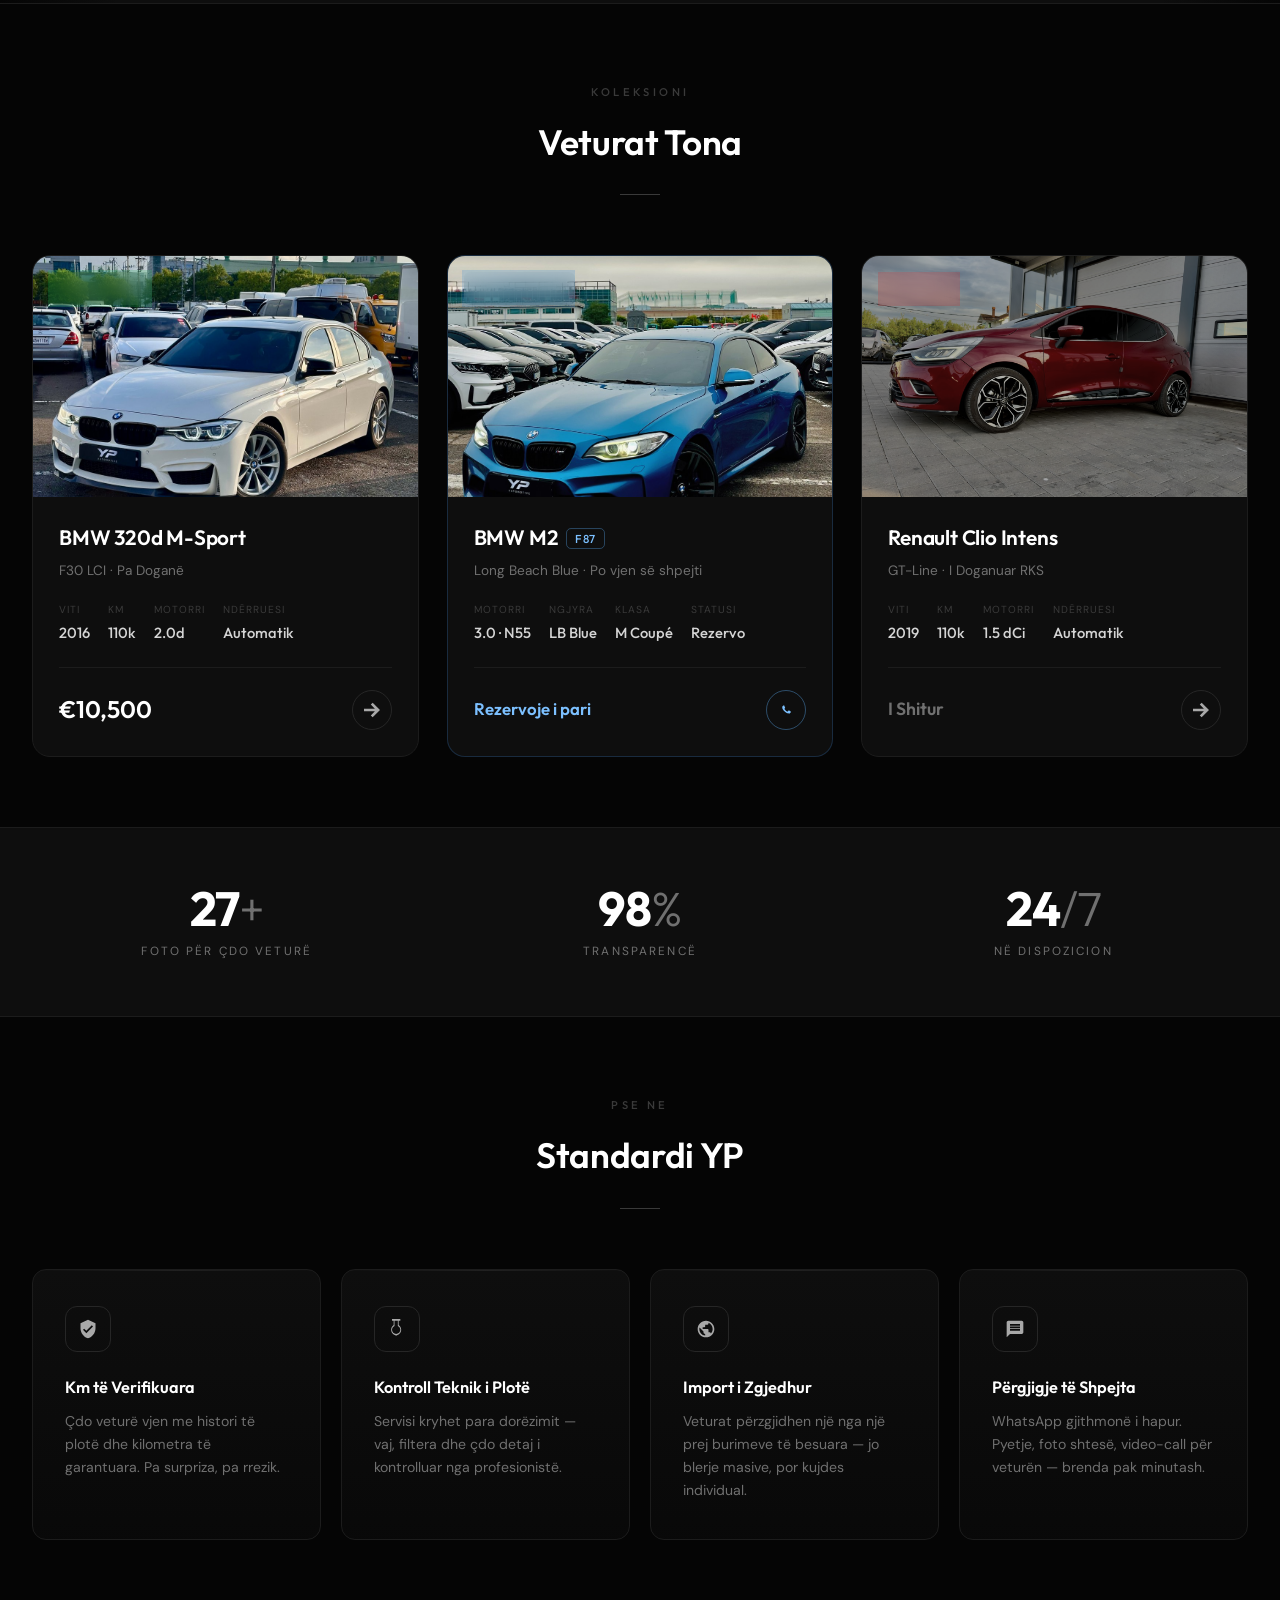
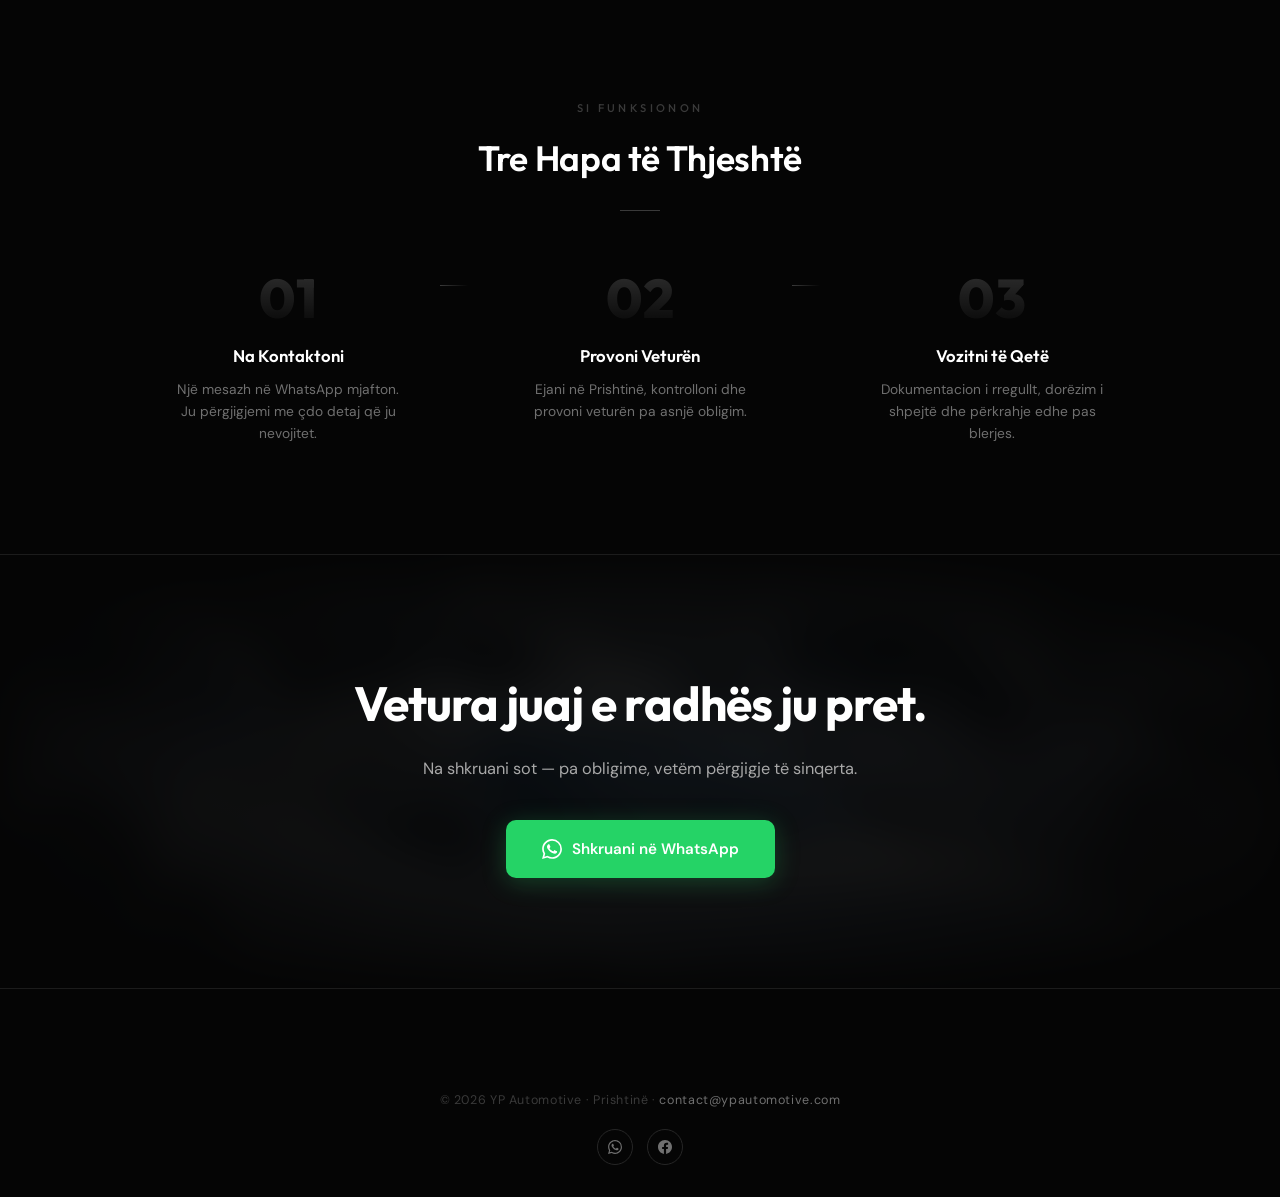
==== commit 344cc713: "M2 spotlight on top, fix image zoom" ====
--- a/index.html
+++ b/index.html
@@ -51,7 +51,7 @@
 
   /* ============ CINEMATIC HERO ============ */
   .home-hero {
-    margin-top: 172px;
+    margin-top: 0;
     position: relative;
     min-height: calc(88vh - 172px);
     display: flex;
@@ -64,7 +64,7 @@
   }
   .home-hero-bg {
     position: absolute;
-    inset: -10% 0;
+    inset: -4% 0;
     z-index: 0;
     will-change: transform;
   }
@@ -540,39 +540,46 @@
 
   /* ============ M2 SPOTLIGHT ============ */
   .m2-spotlight {
+    margin-top: 172px;
+    max-width: 1300px;
+    margin-left: auto;
+    margin-right: auto;
+    padding: 64px 48px 24px;
+    display: grid;
+    grid-template-columns: 1.05fr 0.95fr;
+    align-items: center;
+    gap: 56px;
+  }
+  .m2-frame { position: relative; }
+  .m2-frame::before {
+    content: '';
+    position: absolute;
+    inset: -20px;
+    background: radial-gradient(ellipse at center, rgba(56,140,220,0.12), transparent 70%);
+    z-index: 0;
+    pointer-events: none;
+  }
+  .m2-slides {
     position: relative;
-    min-height: 640px;
-    display: flex;
-    align-items: center;
+    width: 100%;
+    aspect-ratio: 3/4;
+    max-height: 74vh;
+    border-radius: 18px;
     overflow: hidden;
-    border-top: 1px solid var(--border);
-    border-bottom: 1px solid var(--border);
-  }
-  .m2-slides { position: absolute; inset: 0; }
+    border: 1px solid rgba(90,170,240,0.25);
+    box-shadow: 0 30px 80px rgba(15,45,85,0.35);
+    z-index: 1;
+  }
   .m2-slide {
     position: absolute; inset: 0;
     width: 100%; height: 100%;
     object-fit: cover;
-    object-position: center 62%;
+    object-position: center;
     opacity: 0;
-    transform: scale(1.06);
-    transition: opacity 1.6s ease, transform 7s linear;
+    transform: scale(1.03);
+    transition: opacity 1.4s ease, transform 6s linear;
   }
   .m2-slide.active { opacity: 1; transform: scale(1); }
-  .m2-overlay {
-    position: absolute; inset: 0;
-    background:
-      linear-gradient(90deg, rgba(5,5,5,0.92) 0%, rgba(5,5,5,0.55) 45%, rgba(5,5,5,0.25) 100%),
-      linear-gradient(180deg, rgba(5,5,5,0.5) 0%, transparent 30%, rgba(5,5,5,0.7) 100%);
-  }
-  .m2-content {
-    position: relative;
-    z-index: 2;
-    max-width: 1300px;
-    width: 100%;
-    margin: 0 auto;
-    padding: 90px 48px;
-  }
   .m2-eyebrow {
     display: inline-flex;
     align-items: center;
@@ -587,7 +594,6 @@
     border: 1px solid rgba(90,170,240,0.35);
     padding: 8px 16px;
     border-radius: 30px;
-    backdrop-filter: blur(8px);
     margin-bottom: 26px;
   }
   .m2-dot {
@@ -599,7 +605,7 @@
   }
   .m2-title {
     font-family: 'Outfit', sans-serif;
-    font-size: clamp(3rem, 8vw, 6rem);
+    font-size: clamp(2.8rem, 6.5vw, 5rem);
     font-weight: 800;
     color: #fff;
     line-height: 0.95;
@@ -608,7 +614,7 @@
   }
   .m2-sub {
     font-family: 'Outfit', sans-serif;
-    font-size: clamp(0.95rem, 1.8vw, 1.15rem);
+    font-size: clamp(0.9rem, 1.6vw, 1.05rem);
     font-weight: 400;
     letter-spacing: 0.14em;
     text-transform: uppercase;
@@ -629,7 +635,6 @@
     gap: 10px;
     background: rgba(56,140,220,0.16);
     border: 1px solid rgba(90,170,240,0.5);
-    backdrop-filter: blur(10px);
     color: #9dd0ff;
     font-family: 'Outfit', sans-serif;
     font-size: 0.88rem;
@@ -646,11 +651,7 @@
     box-shadow: 0 12px 40px rgba(40,110,190,0.35);
   }
   .m2-cta svg { width: 18px; height: 18px; fill: currentColor; }
-  .m2-progress {
-    display: flex;
-    gap: 8px;
-    margin-top: 44px;
-  }
+  .m2-progress { display: flex; gap: 8px; margin-top: 44px; }
   .m2-bar {
     width: 34px; height: 3px;
     border-radius: 2px;
@@ -679,11 +680,13 @@
     .process-step:not(:last-child)::after { display: none; }
   }
   @media (max-width: 600px) {
-    .m2-spotlight { min-height: 560px; }
-    .m2-content { padding: 64px 20px; }
-    .m2-slide { object-position: center 70%; }
-    .m2-text { font-size: 0.92rem; }
-    .home-hero { margin-top: 148px; min-height: calc(78vh - 148px); padding: 56px 20px 72px; }
+    .m2-spotlight { margin-top: 148px; grid-template-columns: 1fr; gap: 28px; padding: 24px 16px 8px; }
+    .m2-frame { order: -1; }
+    .m2-slides { max-height: 64vh; }
+    .m2-title { font-size: 2.6rem; }
+    .m2-text { font-size: 0.92rem; margin-bottom: 26px; }
+    .m2-progress { margin-top: 28px; }
+    .home-hero { margin-top: 0; min-height: calc(78vh - 148px); padding: 56px 20px 72px; }
     .collection { grid-template-columns: 1fr; gap: 20px; padding: 12px 16px 32px; }
     .why-grid { padding: 12px 16px 56px; }
     .ghost-card { min-height: 220px; }
@@ -718,6 +721,36 @@
     </a>
   </div>
 </header>
+
+<!-- M2 SPOTLIGHT — COMING SOON -->
+<section class="m2-spotlight" id="m2">
+  <div class="m2-content">
+    <div class="m2-eyebrow"><span class="m2-dot"></span>Së Shpejti në YP</div>
+    <h2 class="m2-title">BMW M2</h2>
+    <div class="m2-sub">F87 · Long Beach Blue · M Performance</div>
+    <p class="m2-text">Coupé-ja më e kërkuar e gjeneratës së saj po vjen në Prishtinë. Detajet e plota shpallen së shpejti — por ju mund ta rezervoni para të gjithëve.</p>
+    <a href="https://wa.me/38346187316?text=Përshëndetje,%20më%20intereson%20BMW%20M2%20që%20po%20vjen." target="_blank" rel="noopener" class="m2-cta">
+      <svg viewBox="0 0 24 24"><path d="M17.472 14.382c-.297-.149-1.758-.867-2.03-.967-.273-.099-.471-.148-.67.15-.197.297-.767.966-.94 1.164-.173.199-.347.223-.644.075-.297-.15-1.255-.463-2.39-1.475-.883-.788-1.48-1.761-1.653-2.059-.173-.297-.018-.458.13-.606.134-.133.298-.347.446-.52.149-.174.198-.298.298-.497.099-.198.05-.371-.025-.52-.075-.149-.669-1.612-.916-2.207-.242-.579-.487-.5-.669-.51-.173-.008-.371-.01-.57-.01-.198 0-.52.074-.792.372-.272.297-1.04 1.016-1.04 2.479 0 1.462 1.065 2.875 1.213 3.074.149.198 2.096 3.2 5.077 4.487.709.306 1.262.489 1.694.625.712.227 1.36.195 1.871.118.571-.085 1.758-.719 2.006-1.413.248-.694.248-1.289.173-1.413-.074-.124-.272-.198-.57-.347z"/></svg>
+      Rezervoje i pari
+    </a>
+    <div class="m2-progress">
+      <span class="m2-bar" data-slide="0"></span>
+      <span class="m2-bar" data-slide="1"></span>
+      <span class="m2-bar" data-slide="2"></span>
+      <span class="m2-bar" data-slide="3"></span>
+      <span class="m2-bar" data-slide="4"></span>
+    </div>
+  </div>
+  <div class="m2-frame">
+    <div class="m2-slides">
+      <img src="m2/2.jpg" class="m2-slide active" alt="BMW M2 F87">
+      <img src="m2/3.jpg" class="m2-slide" alt="BMW M2 F87">
+      <img src="m2/4.jpg" class="m2-slide" alt="BMW M2 F87">
+      <img src="m2/5.jpg" class="m2-slide" alt="BMW M2 F87">
+      <img src="m2/6.jpg" class="m2-slide" alt="BMW M2 F87 M Performance timon">
+    </div>
+  </div>
+</section>
 
 <!-- CINEMATIC HERO -->
 <section class="home-hero">
@@ -785,7 +818,7 @@
     <a href="https://wa.me/38346187316?text=Përshëndetje,%20më%20intereson%20BMW%20M2%20që%20po%20vjen." target="_blank" rel="noopener" class="car-card is-teaser reveal">
       <div class="car-card-image">
         <span class="car-card-badge soon">Së Shpejti</span>
-        <img src="m2/1.jpg" alt="BMW M2 F87" style="object-position:center 85%">
+        <img src="m2/1.jpg" alt="BMW M2 F87" style="object-position:center 72%">
         <div class="teaser-shine"></div>
       </div>
       <div class="car-card-body">
@@ -833,35 +866,6 @@
   </section>
 </div>
 
-<!-- M2 SPOTLIGHT — COMING SOON -->
-<section class="m2-spotlight" id="m2">
-  <div class="m2-slides">
-    <img src="m2/2.jpg" class="m2-slide active" alt="BMW M2 F87">
-    <img src="m2/3.jpg" class="m2-slide" alt="BMW M2 F87">
-    <img src="m2/4.jpg" class="m2-slide" alt="BMW M2 F87">
-    <img src="m2/5.jpg" class="m2-slide" alt="BMW M2 F87">
-    <img src="m2/6.jpg" class="m2-slide" alt="BMW M2 F87 M Performance timon">
-  </div>
-  <div class="m2-overlay"></div>
-  <div class="m2-content reveal">
-    <div class="m2-eyebrow"><span class="m2-dot"></span>Së Shpejti në YP</div>
-    <h2 class="m2-title">BMW M2</h2>
-    <div class="m2-sub">F87 · Long Beach Blue · M Performance</div>
-    <p class="m2-text">Coupé-ja më e kërkuar e gjeneratës së saj po vjen në Prishtinë. Detajet e plota shpallen së shpejti — por ju mund ta rezervoni para të gjithëve.</p>
-    <a href="https://wa.me/38346187316?text=Përshëndetje,%20më%20intereson%20BMW%20M2%20që%20po%20vjen." target="_blank" rel="noopener" class="m2-cta">
-      <svg viewBox="0 0 24 24"><path d="M17.472 14.382c-.297-.149-1.758-.867-2.03-.967-.273-.099-.471-.148-.67.15-.197.297-.767.966-.94 1.164-.173.199-.347.223-.644.075-.297-.15-1.255-.463-2.39-1.475-.883-.788-1.48-1.761-1.653-2.059-.173-.297-.018-.458.13-.606.134-.133.298-.347.446-.52.149-.174.198-.298.298-.497.099-.198.05-.371-.025-.52-.075-.149-.669-1.612-.916-2.207-.242-.579-.487-.5-.669-.51-.173-.008-.371-.01-.57-.01-.198 0-.52.074-.792.372-.272.297-1.04 1.016-1.04 2.479 0 1.462 1.065 2.875 1.213 3.074.149.198 2.096 3.2 5.077 4.487.709.306 1.262.489 1.694.625.712.227 1.36.195 1.871.118.571-.085 1.758-.719 2.006-1.413.248-.694.248-1.289.173-1.413-.074-.124-.272-.198-.57-.347z"/></svg>
-      Rezervoje i pari
-    </a>
-    <div class="m2-progress">
-      <span class="m2-bar" data-slide="0"></span>
-      <span class="m2-bar" data-slide="1"></span>
-      <span class="m2-bar" data-slide="2"></span>
-      <span class="m2-bar" data-slide="3"></span>
-      <span class="m2-bar" data-slide="4"></span>
-    </div>
-  </div>
-</section>
-
 <!-- COUNTERS -->
 <section class="counters reveal" id="counters">
   <div class="counter">
@@ -1003,7 +1007,7 @@
     if (y > 80) header.classList.add('scrolled'); else header.classList.remove('scrolled');
     // Parallax hero background
     if (heroBg && y < window.innerHeight * 1.2) {
-      heroBg.style.transform = `translateY(${y * 0.25}px)`;
+      heroBg.style.transform = `translateY(${y * 0.12}px)`;
     }
   }, { passive: true });
 
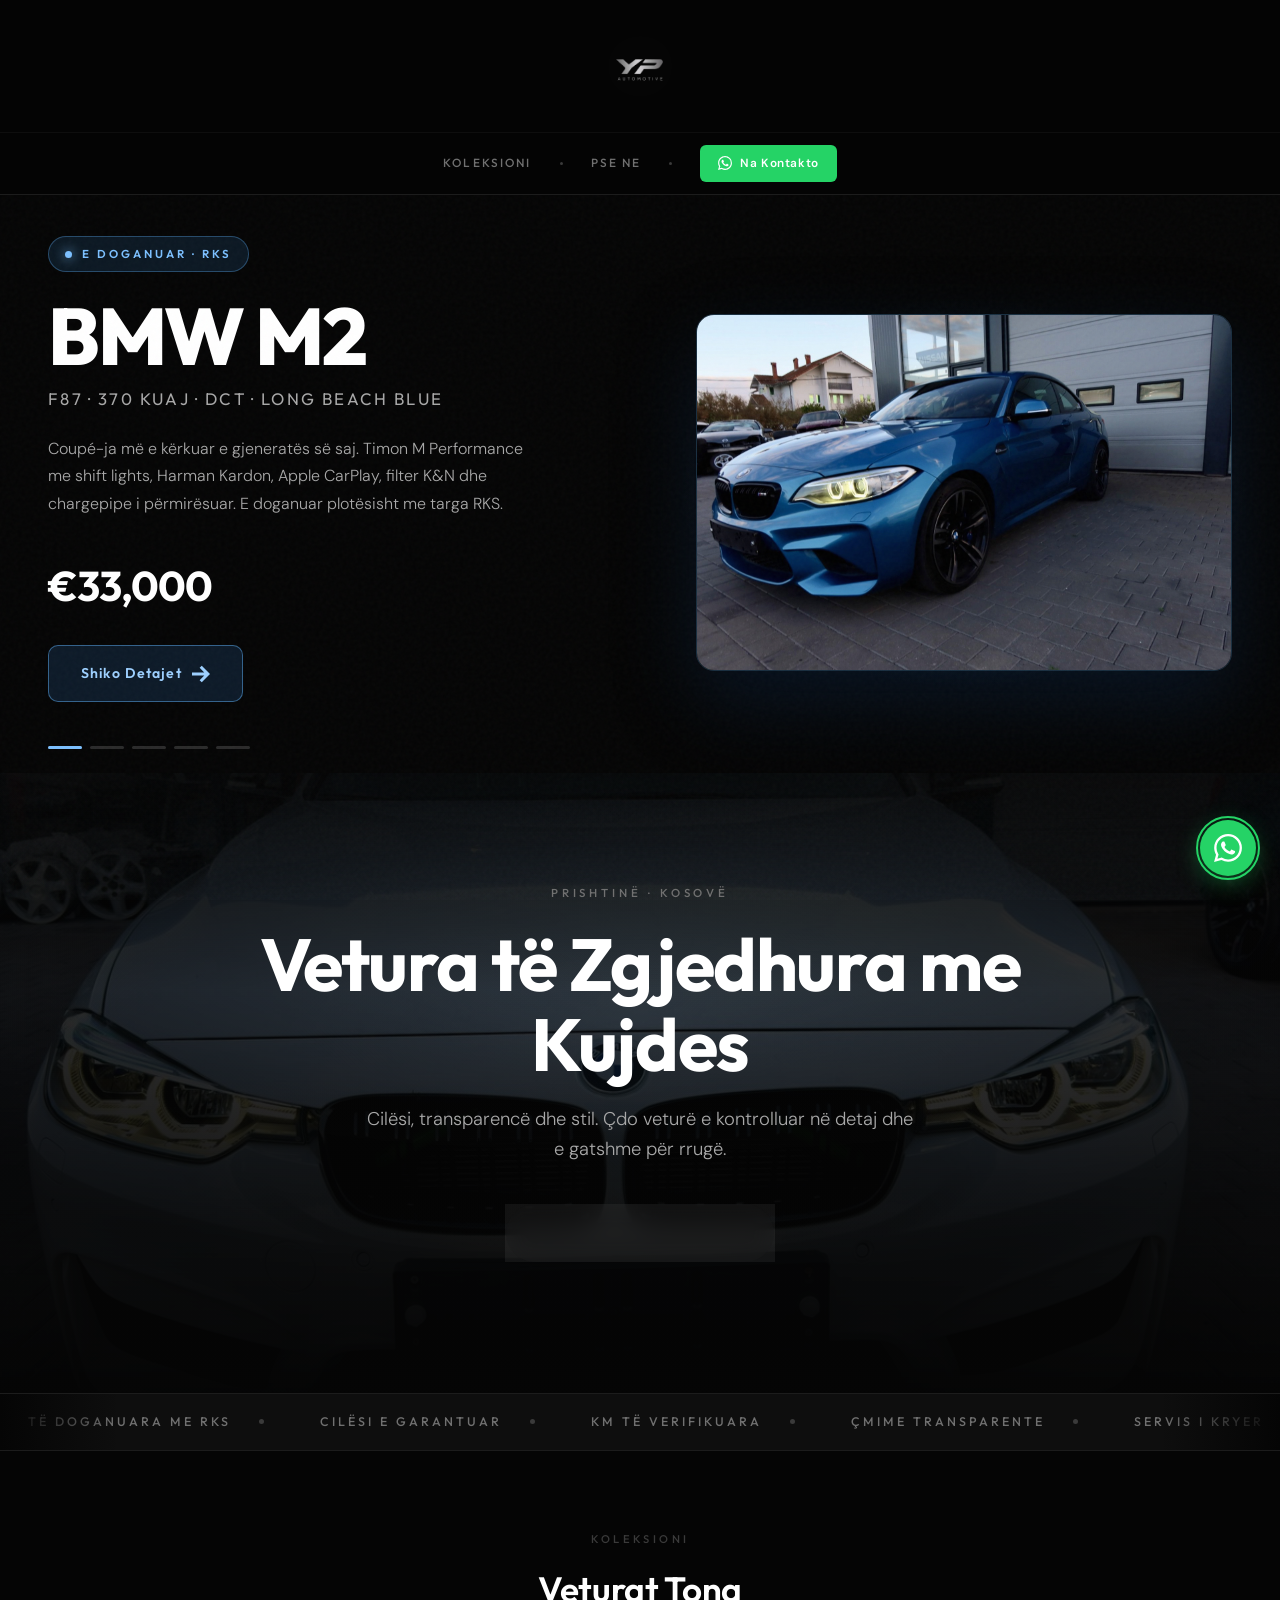
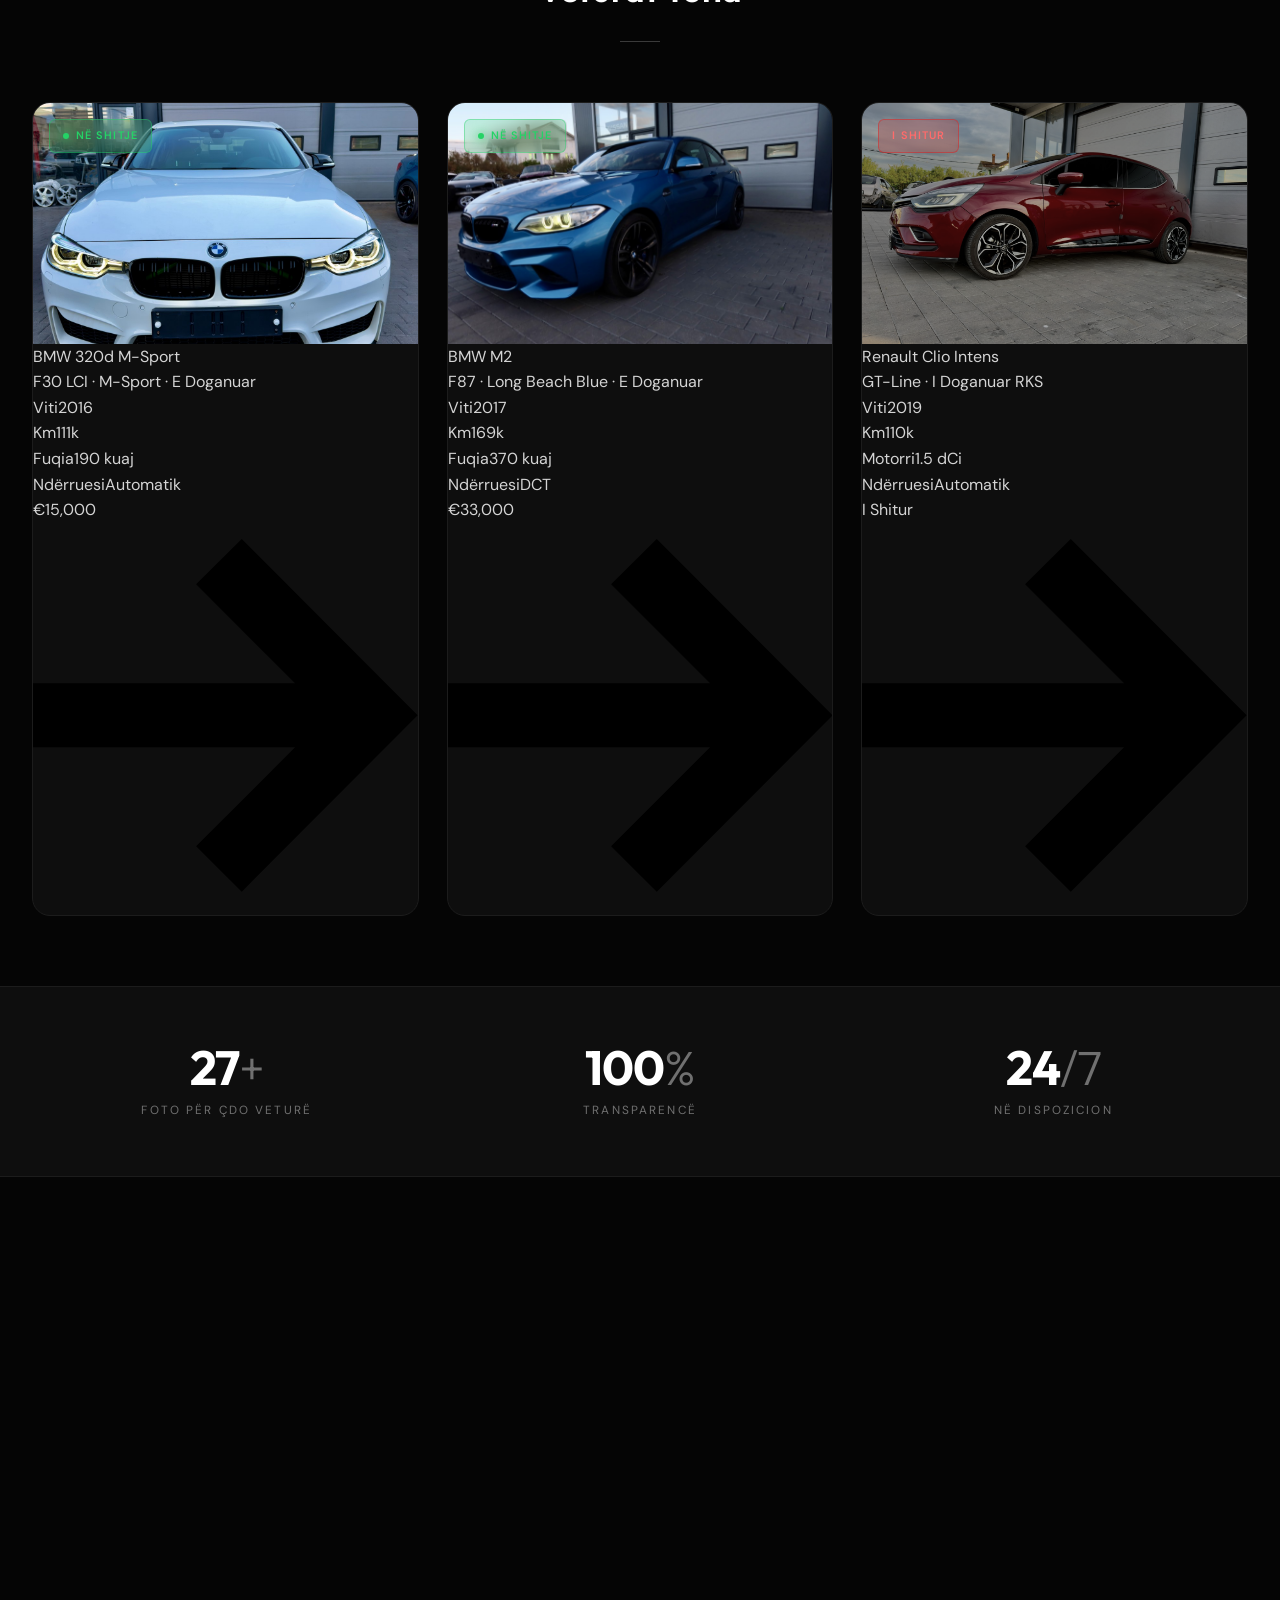
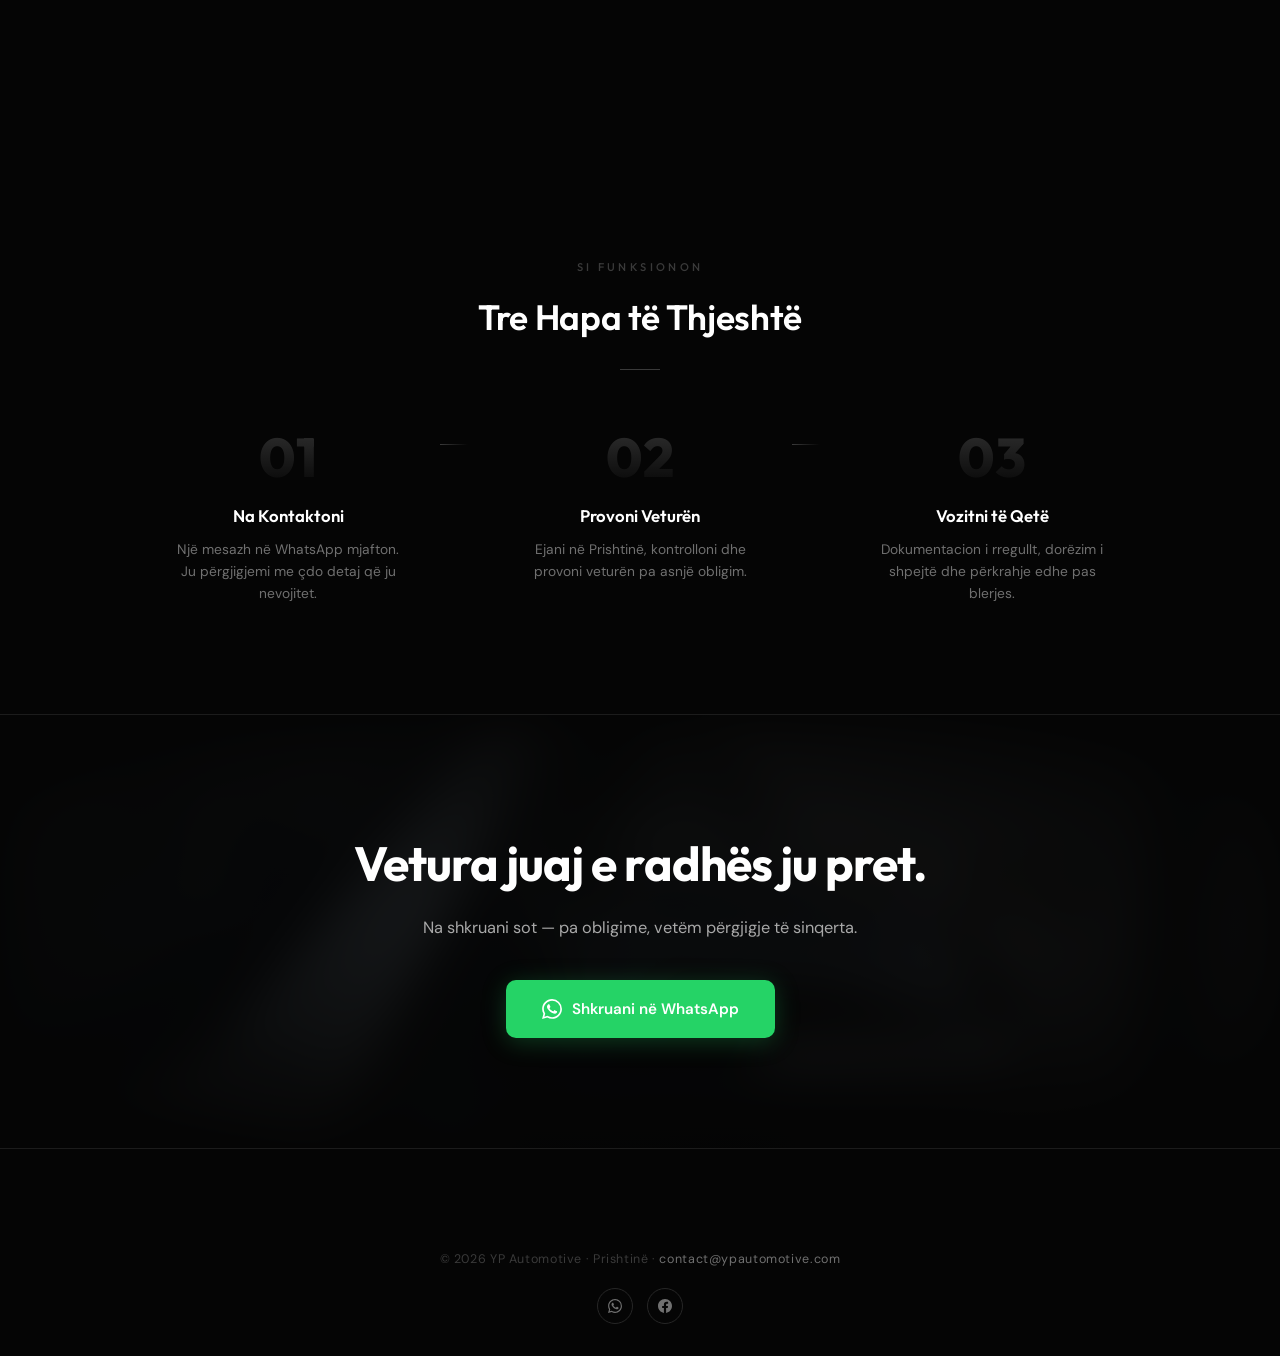
==== commit f2980d34: "M2 listing live at 33k, new 320d photos" ====
--- a/index.html
+++ b/index.html
@@ -294,117 +294,6 @@
 
   .car-card.is-sold .car-card-image img { filter: grayscale(0.4) brightness(0.7); }
 
-  /* ===== TEASER (COMING SOON) CARD ===== */
-  .car-card.is-teaser { border-color: rgba(56,120,190,0.28); }
-  .car-card.is-teaser:hover { border-color: rgba(56,120,190,0.5); box-shadow: 0 24px 60px rgba(20,60,110,0.35); }
-  .car-card-badge.soon {
-    background: rgba(56,140,220,0.22);
-    border: 1px solid rgba(90,170,240,0.5);
-    color: #7cc0ff;
-  }
-  .car-card-badge.soon::before {
-    content: '';
-    width: 6px; height: 6px;
-    border-radius: 50%;
-    background: #7cc0ff;
-    box-shadow: 0 0 10px #7cc0ff;
-    animation: pulse 2s ease-in-out infinite;
-  }
-  /* Sweeping shine across the teaser image */
-  .teaser-shine {
-    position: absolute;
-    top: 0; left: -60%;
-    width: 40%; height: 100%;
-    background: linear-gradient(100deg, transparent, rgba(255,255,255,0.18), transparent);
-    transform: skewX(-18deg);
-    animation: teaserSweep 4.5s ease-in-out infinite;
-    z-index: 2;
-    pointer-events: none;
-  }
-  @keyframes teaserSweep {
-    0% { left: -60%; }
-    45%, 100% { left: 130%; }
-  }
-  .teaser-tag {
-    font-size: 0.72rem;
-    font-weight: 500;
-    color: #7cc0ff;
-    border: 1px solid rgba(90,170,240,0.35);
-    padding: 2px 8px;
-    border-radius: 5px;
-    vertical-align: middle;
-    margin-left: 4px;
-    letter-spacing: 0.05em;
-  }
-  .car-card-price.soon { color: #7cc0ff; font-size: 1.05rem; font-weight: 600; }
-  .car-card-arrow.soon { border-color: rgba(90,170,240,0.4); }
-  .car-card-arrow.soon svg { fill: #7cc0ff; width: 17px; height: 17px; }
-  .car-card.is-teaser:hover .car-card-arrow.soon { background: rgba(56,120,190,0.15); border-color: rgba(90,170,240,0.6); }
-
-  .car-card-body { padding: 24px 26px 26px; position: relative; z-index: 2; }
-  .car-card-title {
-    font-family: 'Outfit', sans-serif;
-    font-size: 1.3rem;
-    font-weight: 600;
-    color: #fff;
-    letter-spacing: -0.01em;
-    margin-bottom: 6px;
-  }
-  .car-card-sub { color: var(--silver-mid); font-size: 0.85rem; margin-bottom: 20px; }
-  .car-card-specs {
-    display: flex;
-    gap: 18px;
-    flex-wrap: wrap;
-    margin-bottom: 22px;
-    padding-bottom: 22px;
-    border-bottom: 1px solid var(--border);
-  }
-  .car-card-spec { display: flex; flex-direction: column; gap: 3px; }
-  .car-card-spec .label { font-size: 0.64rem; letter-spacing: 0.1em; text-transform: uppercase; color: var(--silver-dark); }
-  .car-card-spec .value { font-family: 'Outfit', sans-serif; font-size: 0.92rem; font-weight: 500; color: var(--silver-light); }
-  .car-card-footer { display: flex; align-items: center; justify-content: space-between; }
-  .car-card-price { font-family: 'Outfit', sans-serif; font-size: 1.5rem; font-weight: 600; color: #fff; }
-  .car-card-price.sold { color: var(--silver-mid); font-size: 1.1rem; }
-  .car-card-arrow {
-    width: 40px; height: 40px;
-    border: 1px solid var(--border-light);
-    border-radius: 50%;
-    display: flex; align-items: center; justify-content: center;
-    transition: background 0.3s, border-color 0.3s;
-  }
-  .car-card:hover .car-card-arrow { background: var(--bg-elevated); border-color: var(--silver-mid); }
-  .car-card-arrow svg { width: 16px; height: 16px; fill: var(--silver); transition: transform 0.3s; }
-  .car-card:hover .car-card-arrow svg { transform: translateX(2px); }
-
-  /* "Coming soon" ghost card */
-  .ghost-card {
-    border: 1px dashed var(--border-light);
-    border-radius: 18px;
-    display: flex;
-    flex-direction: column;
-    align-items: center;
-    justify-content: center;
-    gap: 14px;
-    min-height: 380px;
-    text-align: center;
-    padding: 40px;
-    transition: border-color 0.4s, background 0.4s;
-  }
-  .ghost-card:hover { border-color: var(--silver-dark); background: rgba(255,255,255,0.015); }
-  .ghost-card-icon {
-    width: 52px; height: 52px;
-    border: 1px solid var(--border-light);
-    border-radius: 50%;
-    display: flex; align-items: center; justify-content: center;
-    color: var(--silver-dark);
-    font-size: 1.5rem;
-    font-weight: 200;
-  }
-  .ghost-card-title { font-family: 'Outfit', sans-serif; font-size: 1rem; font-weight: 500; color: var(--silver-mid); }
-  .ghost-card-sub { font-size: 0.82rem; color: var(--silver-dark); max-width: 240px; }
-  .ghost-card a { color: var(--green); font-weight: 500; transition: opacity 0.3s; }
-  .ghost-card a:hover { opacity: 0.8; }
-
   /* ============ COUNTERS ============ */
   .counters {
     border-top: 1px solid var(--border);
@@ -562,8 +451,8 @@
   .m2-slides {
     position: relative;
     width: 100%;
-    aspect-ratio: 3/4;
-    max-height: 74vh;
+    aspect-ratio: 3/2;
+    max-height: 70vh;
     border-radius: 18px;
     overflow: hidden;
     border: 1px solid rgba(90,170,240,0.25);
@@ -628,6 +517,14 @@
     line-height: 1.7;
     max-width: 480px;
     margin-bottom: 36px;
+  }
+  .m2-price {
+    font-family: 'Outfit', sans-serif;
+    font-size: clamp(1.8rem, 3.4vw, 2.6rem);
+    font-weight: 700;
+    color: #fff;
+    letter-spacing: -0.02em;
+    margin-bottom: 26px;
   }
   .m2-cta {
     display: inline-flex;
@@ -725,13 +622,14 @@
 <!-- M2 SPOTLIGHT — COMING SOON -->
 <section class="m2-spotlight" id="m2">
   <div class="m2-content">
-    <div class="m2-eyebrow"><span class="m2-dot"></span>Së Shpejti në YP</div>
+    <div class="m2-eyebrow"><span class="m2-dot"></span>E Doganuar · RKS</div>
     <h2 class="m2-title">BMW M2</h2>
-    <div class="m2-sub">F87 · Long Beach Blue · M Performance</div>
-    <p class="m2-text">Coupé-ja më e kërkuar e gjeneratës së saj po vjen në Prishtinë. Detajet e plota shpallen së shpejti — por ju mund ta rezervoni para të gjithëve.</p>
-    <a href="https://wa.me/38346187316?text=Përshëndetje,%20më%20intereson%20BMW%20M2%20që%20po%20vjen." target="_blank" rel="noopener" class="m2-cta">
-      <svg viewBox="0 0 24 24"><path d="M17.472 14.382c-.297-.149-1.758-.867-2.03-.967-.273-.099-.471-.148-.67.15-.197.297-.767.966-.94 1.164-.173.199-.347.223-.644.075-.297-.15-1.255-.463-2.39-1.475-.883-.788-1.48-1.761-1.653-2.059-.173-.297-.018-.458.13-.606.134-.133.298-.347.446-.52.149-.174.198-.298.298-.497.099-.198.05-.371-.025-.52-.075-.149-.669-1.612-.916-2.207-.242-.579-.487-.5-.669-.51-.173-.008-.371-.01-.57-.01-.198 0-.52.074-.792.372-.272.297-1.04 1.016-1.04 2.479 0 1.462 1.065 2.875 1.213 3.074.149.198 2.096 3.2 5.077 4.487.709.306 1.262.489 1.694.625.712.227 1.36.195 1.871.118.571-.085 1.758-.719 2.006-1.413.248-.694.248-1.289.173-1.413-.074-.124-.272-.198-.57-.347z"/></svg>
-      Rezervoje i pari
+    <div class="m2-sub">F87 · 370 Kuaj · DCT · Long Beach Blue</div>
+    <p class="m2-text">Coupé-ja më e kërkuar e gjeneratës së saj. Timon M Performance me shift lights, Harman Kardon, Apple CarPlay, filter K&amp;N dhe chargepipe i përmirësuar. E doganuar plotësisht me targa RKS.</p>
+    <div class="m2-price">€33,000</div>
+    <a href="m2.html" class="m2-cta">
+      Shiko Detajet
+      <svg viewBox="0 0 24 24"><path d="M13.025 1l-2.847 2.828 6.176 6.176h-16.354v3.992h16.354l-6.176 6.176 2.847 2.828 10.975-11z"/></svg>
     </a>
     <div class="m2-progress">
       <span class="m2-bar" data-slide="0"></span>
@@ -743,11 +641,11 @@
   </div>
   <div class="m2-frame">
     <div class="m2-slides">
-      <img src="m2/2.jpg" class="m2-slide active" alt="BMW M2 F87">
+      <img src="m2/1.jpg" class="m2-slide active" alt="BMW M2 F87">
       <img src="m2/3.jpg" class="m2-slide" alt="BMW M2 F87">
       <img src="m2/4.jpg" class="m2-slide" alt="BMW M2 F87">
-      <img src="m2/5.jpg" class="m2-slide" alt="BMW M2 F87">
-      <img src="m2/6.jpg" class="m2-slide" alt="BMW M2 F87 M Performance timon">
+      <img src="m2/7.jpg" class="m2-slide" alt="BMW M2 motorri me filter K&amp;N">
+      <img src="m2/8.jpg" class="m2-slide" alt="BMW M2 brendësia me karbon">
     </div>
   </div>
 </section>
@@ -771,6 +669,7 @@
 <!-- TICKER -->
 <div class="ticker" aria-hidden="true">
   <div class="ticker-track" id="tickerTrack">
+    <span class="ticker-item">Të Doganuara me RKS</span>
     <span class="ticker-item">Cilësi e Garantuar</span>
     <span class="ticker-item">Km të Verifikuara</span>
     <span class="ticker-item">Çmime Transparente</span>
@@ -798,15 +697,15 @@
       </div>
       <div class="car-card-body">
         <div class="car-card-title">BMW 320d M-Sport</div>
-        <div class="car-card-sub">F30 LCI · Pa Doganë</div>
+        <div class="car-card-sub">F30 LCI · M-Sport · E Doganuar</div>
         <div class="car-card-specs">
           <div class="car-card-spec"><span class="label">Viti</span><span class="value">2016</span></div>
-          <div class="car-card-spec"><span class="label">Km</span><span class="value">110k</span></div>
-          <div class="car-card-spec"><span class="label">Motorri</span><span class="value">2.0d</span></div>
+          <div class="car-card-spec"><span class="label">Km</span><span class="value">111k</span></div>
+          <div class="car-card-spec"><span class="label">Fuqia</span><span class="value">190 kuaj</span></div>
           <div class="car-card-spec"><span class="label">Ndërruesi</span><span class="value">Automatik</span></div>
         </div>
         <div class="car-card-footer">
-          <div class="car-card-price">€10,500</div>
+          <div class="car-card-price">€15,000</div>
           <div class="car-card-arrow">
             <svg viewBox="0 0 24 24"><path d="M13.025 1l-2.847 2.828 6.176 6.176h-16.354v3.992h16.354l-6.176 6.176 2.847 2.828 10.975-11z"/></svg>
           </div>
@@ -815,25 +714,24 @@
     </a>
 
     <!-- M2 — COMING SOON (TEASER) -->
-    <a href="https://wa.me/38346187316?text=Përshëndetje,%20më%20intereson%20BMW%20M2%20që%20po%20vjen." target="_blank" rel="noopener" class="car-card is-teaser reveal">
+    <a href="m2.html" class="car-card reveal">
       <div class="car-card-image">
-        <span class="car-card-badge soon">Së Shpejti</span>
-        <img src="m2/1.jpg" alt="BMW M2 F87" style="object-position:center 72%">
-        <div class="teaser-shine"></div>
-      </div>
+        <span class="car-card-badge available">Në Shitje</span>
+        <img src="m2/1.jpg" alt="BMW M2 F87">
+              </div>
       <div class="car-card-body">
-        <div class="car-card-title">BMW M2 <span class="teaser-tag">F87</span></div>
-        <div class="car-card-sub">Long Beach Blue · Po vjen së shpejti</div>
+        <div class="car-card-title">BMW M2</div>
+        <div class="car-card-sub">F87 · Long Beach Blue · E Doganuar</div>
         <div class="car-card-specs">
-          <div class="car-card-spec"><span class="label">Motorri</span><span class="value">3.0 · N55</span></div>
-          <div class="car-card-spec"><span class="label">Ngjyra</span><span class="value">LB Blue</span></div>
-          <div class="car-card-spec"><span class="label">Klasa</span><span class="value">M Coupé</span></div>
-          <div class="car-card-spec"><span class="label">Statusi</span><span class="value">Rezervo</span></div>
+          <div class="car-card-spec"><span class="label">Viti</span><span class="value">2017</span></div>
+          <div class="car-card-spec"><span class="label">Km</span><span class="value">169k</span></div>
+          <div class="car-card-spec"><span class="label">Fuqia</span><span class="value">370 kuaj</span></div>
+          <div class="car-card-spec"><span class="label">Ndërruesi</span><span class="value">DCT</span></div>
         </div>
         <div class="car-card-footer">
-          <div class="car-card-price soon">Rezervoje i pari</div>
-          <div class="car-card-arrow soon">
-            <svg viewBox="0 0 24 24"><path d="M17.472 14.382c-.297-.149-1.758-.867-2.03-.967-.273-.099-.471-.148-.67.15-.197.297-.767.966-.94 1.164-.173.199-.347.223-.644.075-.297-.15-1.255-.463-2.39-1.475-.883-.788-1.48-1.761-1.653-2.059-.173-.297-.018-.458.13-.606.134-.133.298-.347.446-.52.149-.174.198-.298.298-.497.099-.198.05-.371-.025-.52-.075-.149-.669-1.612-.916-2.207-.242-.579-.487-.5-.669-.51-.173-.008-.371-.01-.57-.01-.198 0-.52.074-.792.372-.272.297-1.04 1.016-1.04 2.479 0 1.462 1.065 2.875 1.213 3.074.149.198 2.096 3.2 5.077 4.487.709.306 1.262.489 1.694.625.712.227 1.36.195 1.871.118.571-.085 1.758-.719 2.006-1.413.248-.694.248-1.289.173-1.413-.074-.124-.272-.198-.57-.347z"/></svg>
+          <div class="car-card-price">€33,000</div>
+          <div class="car-card-arrow">
+            <svg viewBox="0 0 24 24"><path d="M13.025 1l-2.847 2.828 6.176 6.176h-16.354v3.992h16.354l-6.176 6.176 2.847 2.828 10.975-11z"/></svg>
           </div>
         </div>
       </div>
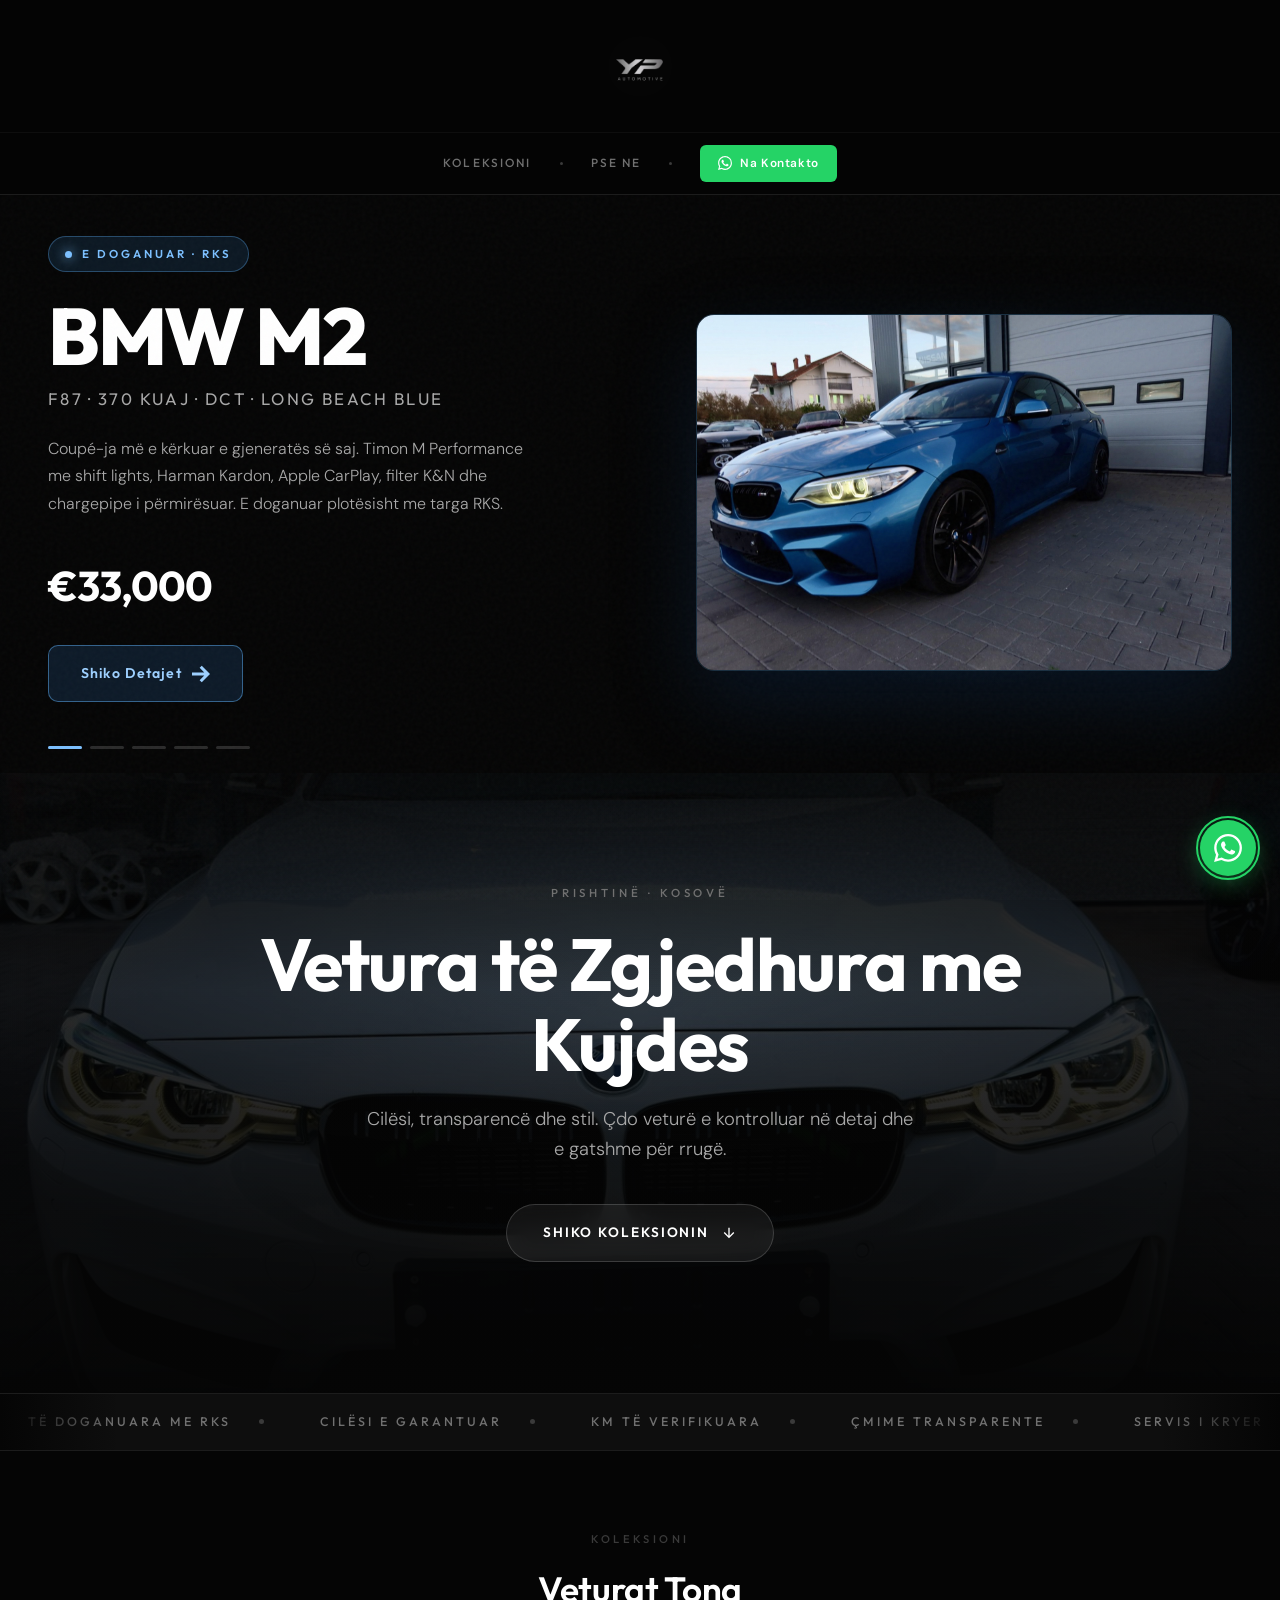
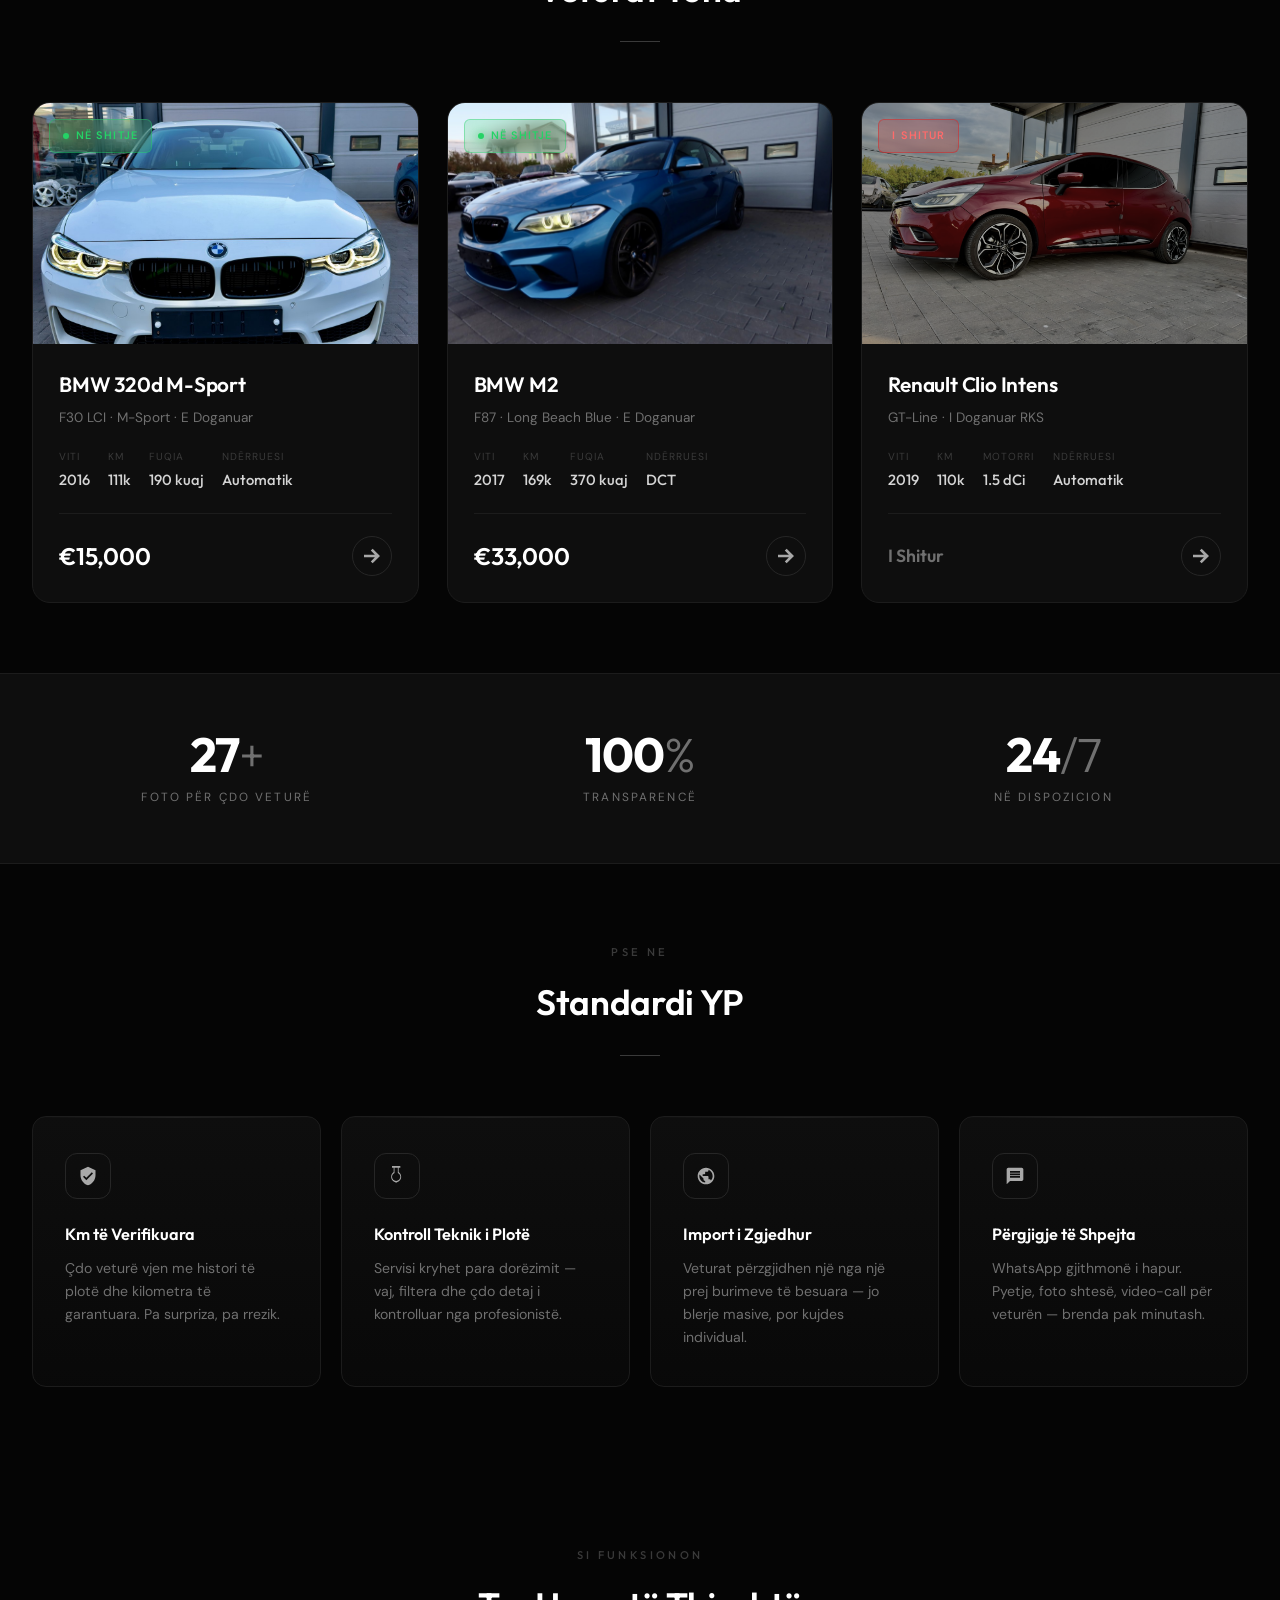
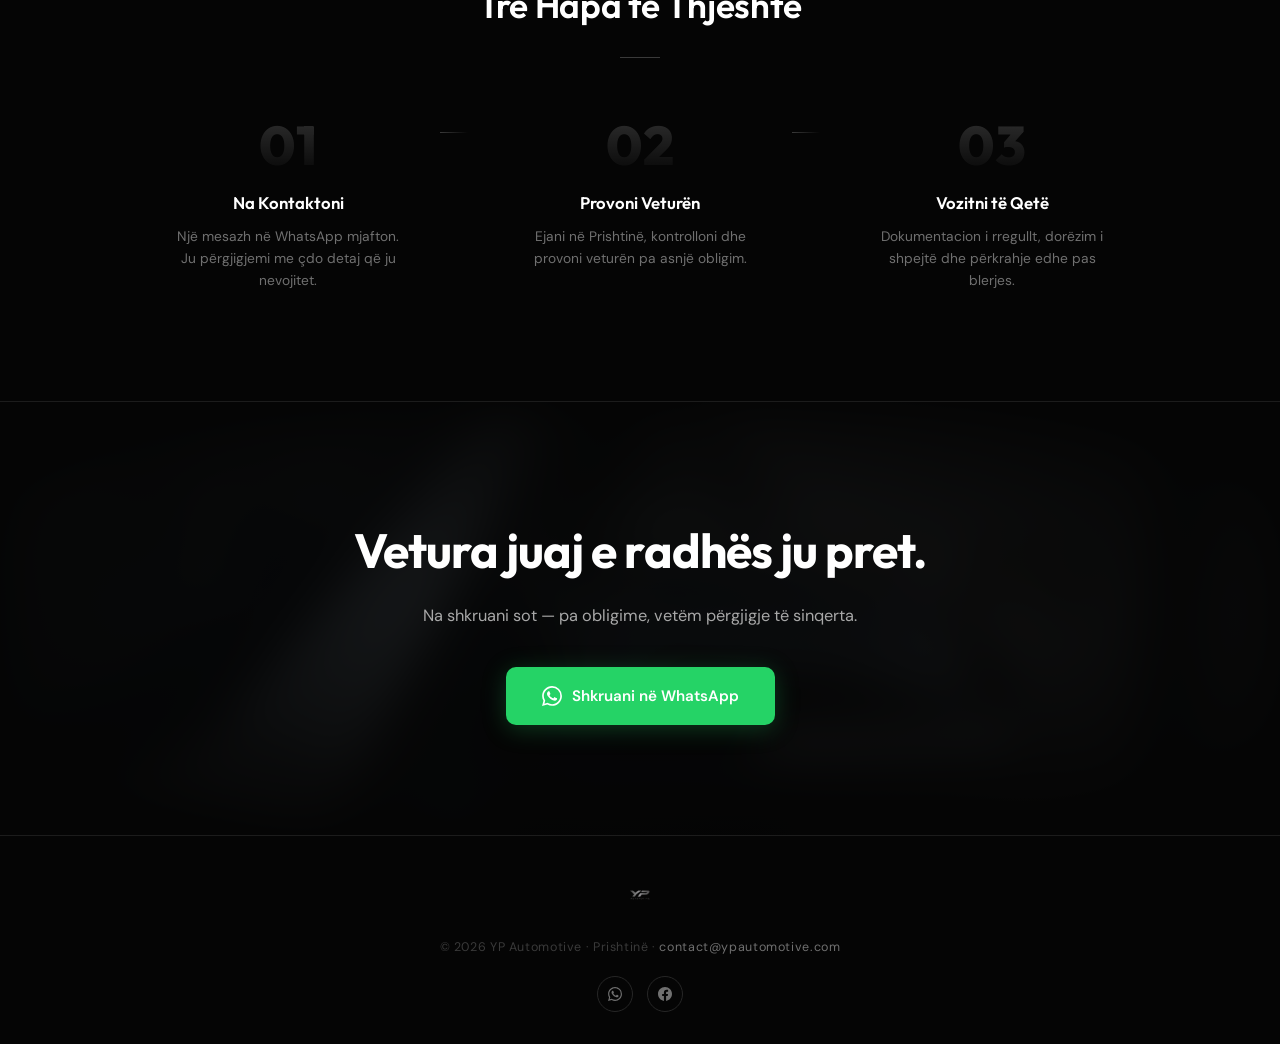
==== commit e76b09ef: "fix missing card styles" ====
--- a/index.html
+++ b/index.html
@@ -293,6 +293,42 @@
   @keyframes pulse { 0%,100% { opacity: 1; } 50% { opacity: 0.4; } }
 
   .car-card.is-sold .car-card-image img { filter: grayscale(0.4) brightness(0.7); }
+
+  .car-card-body { padding: 24px 26px 26px; position: relative; z-index: 2; }
+  .car-card-title {
+    font-family: 'Outfit', sans-serif;
+    font-size: 1.3rem;
+    font-weight: 600;
+    color: #fff;
+    letter-spacing: -0.01em;
+    margin-bottom: 6px;
+  }
+  .car-card-sub { color: var(--silver-mid); font-size: 0.85rem; margin-bottom: 20px; }
+  .car-card-specs {
+    display: flex;
+    gap: 18px;
+    flex-wrap: wrap;
+    margin-bottom: 22px;
+    padding-bottom: 22px;
+    border-bottom: 1px solid var(--border);
+  }
+  .car-card-spec { display: flex; flex-direction: column; gap: 3px; }
+  .car-card-spec .label { font-size: 0.64rem; letter-spacing: 0.1em; text-transform: uppercase; color: var(--silver-dark); }
+  .car-card-spec .value { font-family: 'Outfit', sans-serif; font-size: 0.92rem; font-weight: 500; color: var(--silver-light); }
+  .car-card-footer { display: flex; align-items: center; justify-content: space-between; }
+  .car-card-price { font-family: 'Outfit', sans-serif; font-size: 1.5rem; font-weight: 600; color: #fff; }
+  .car-card-price.sold { color: var(--silver-mid); font-size: 1.1rem; }
+  .car-card-arrow {
+    width: 40px; height: 40px;
+    flex-shrink: 0;
+    border: 1px solid var(--border-light);
+    border-radius: 50%;
+    display: flex; align-items: center; justify-content: center;
+    transition: background 0.3s, border-color 0.3s;
+  }
+  .car-card:hover .car-card-arrow { background: var(--bg-elevated); border-color: var(--silver-mid); }
+  .car-card-arrow svg { width: 16px; height: 16px; fill: var(--silver); transition: transform 0.3s; }
+  .car-card:hover .car-card-arrow svg { transform: translateX(2px); }
 
   /* ============ COUNTERS ============ */
   .counters {
